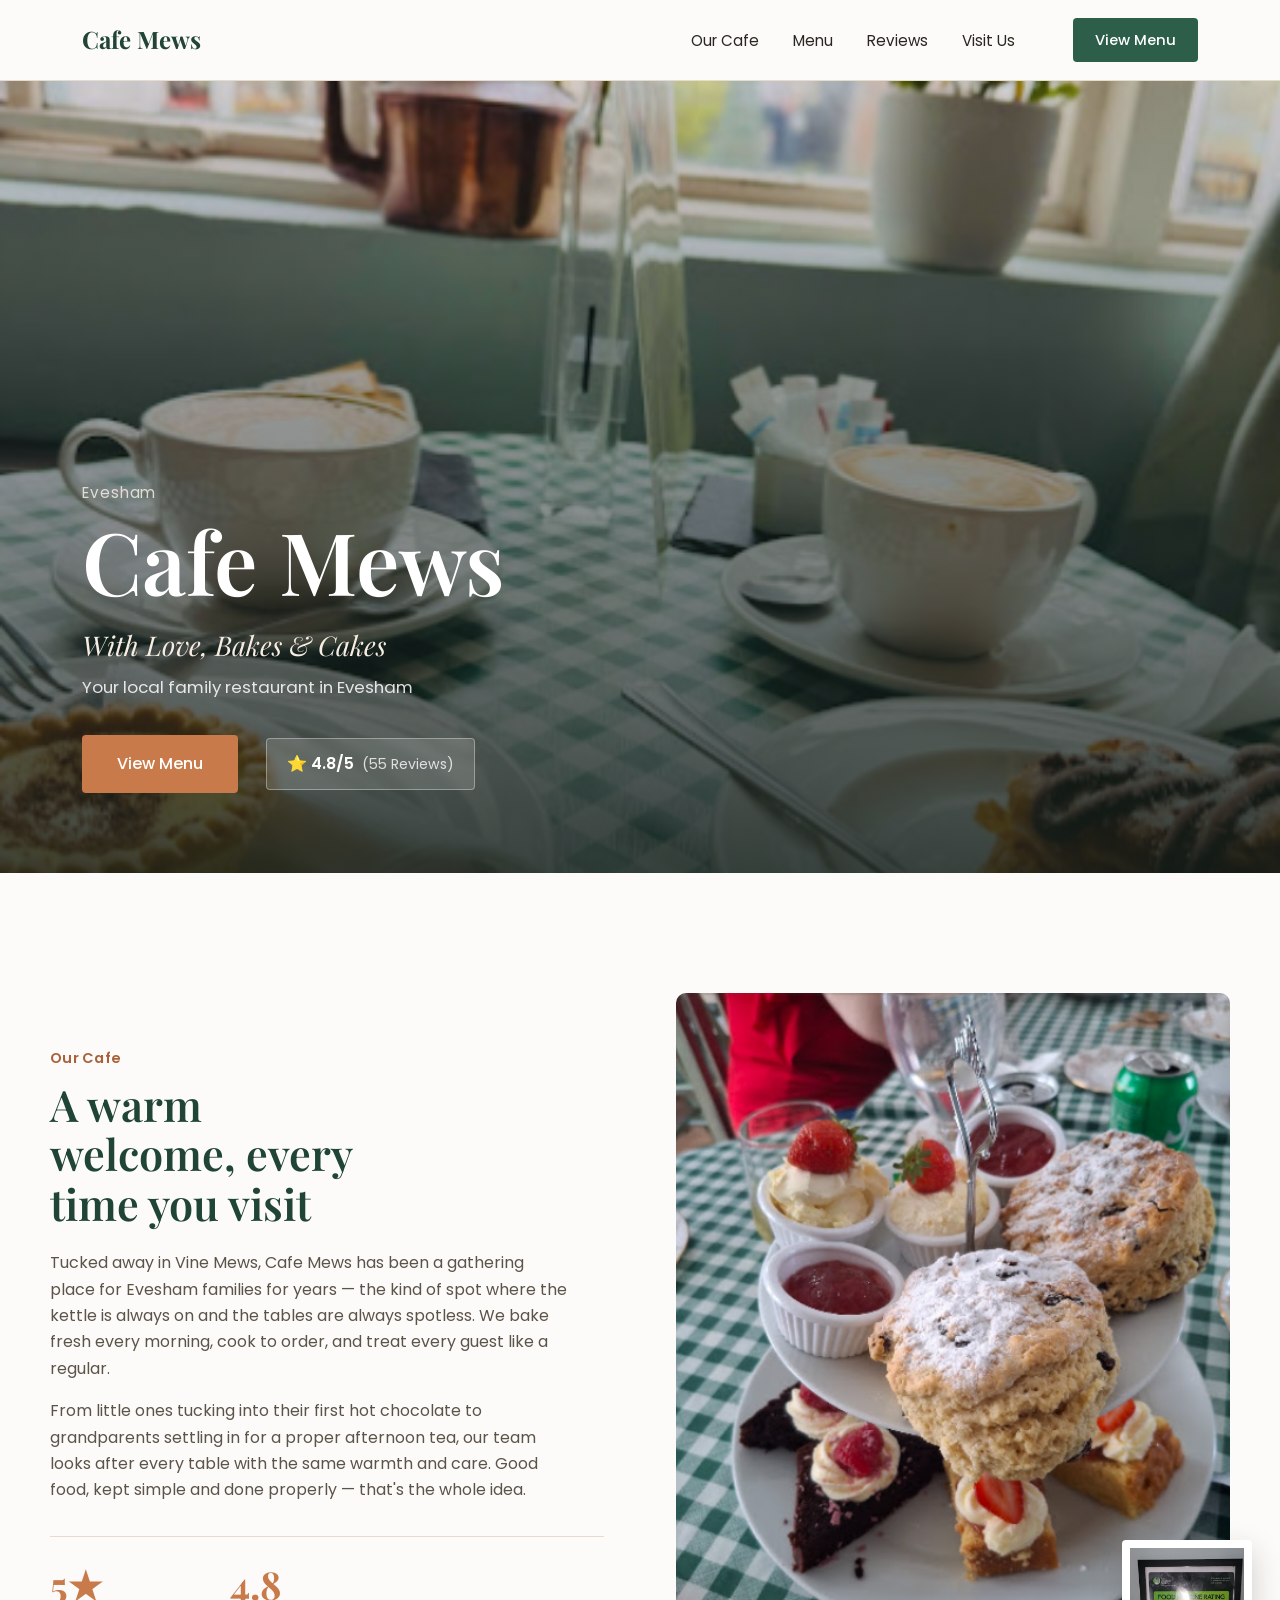
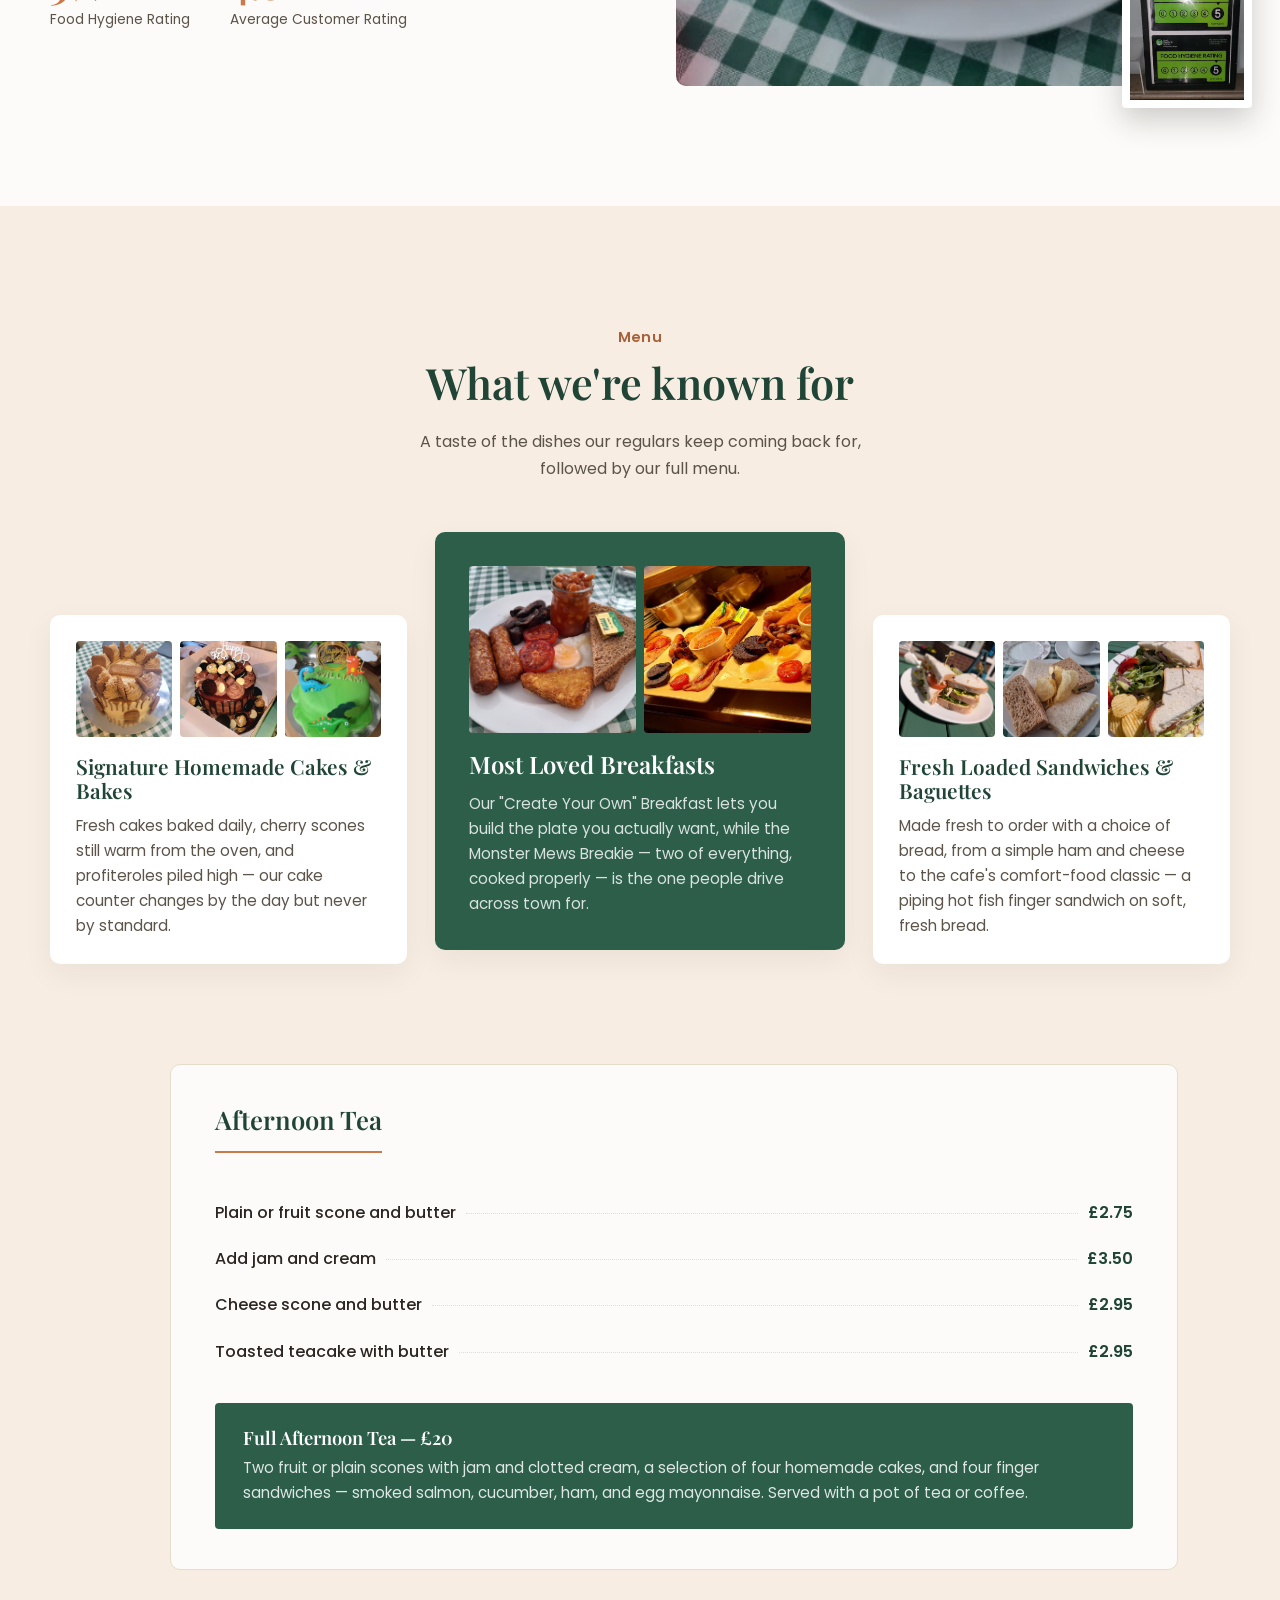
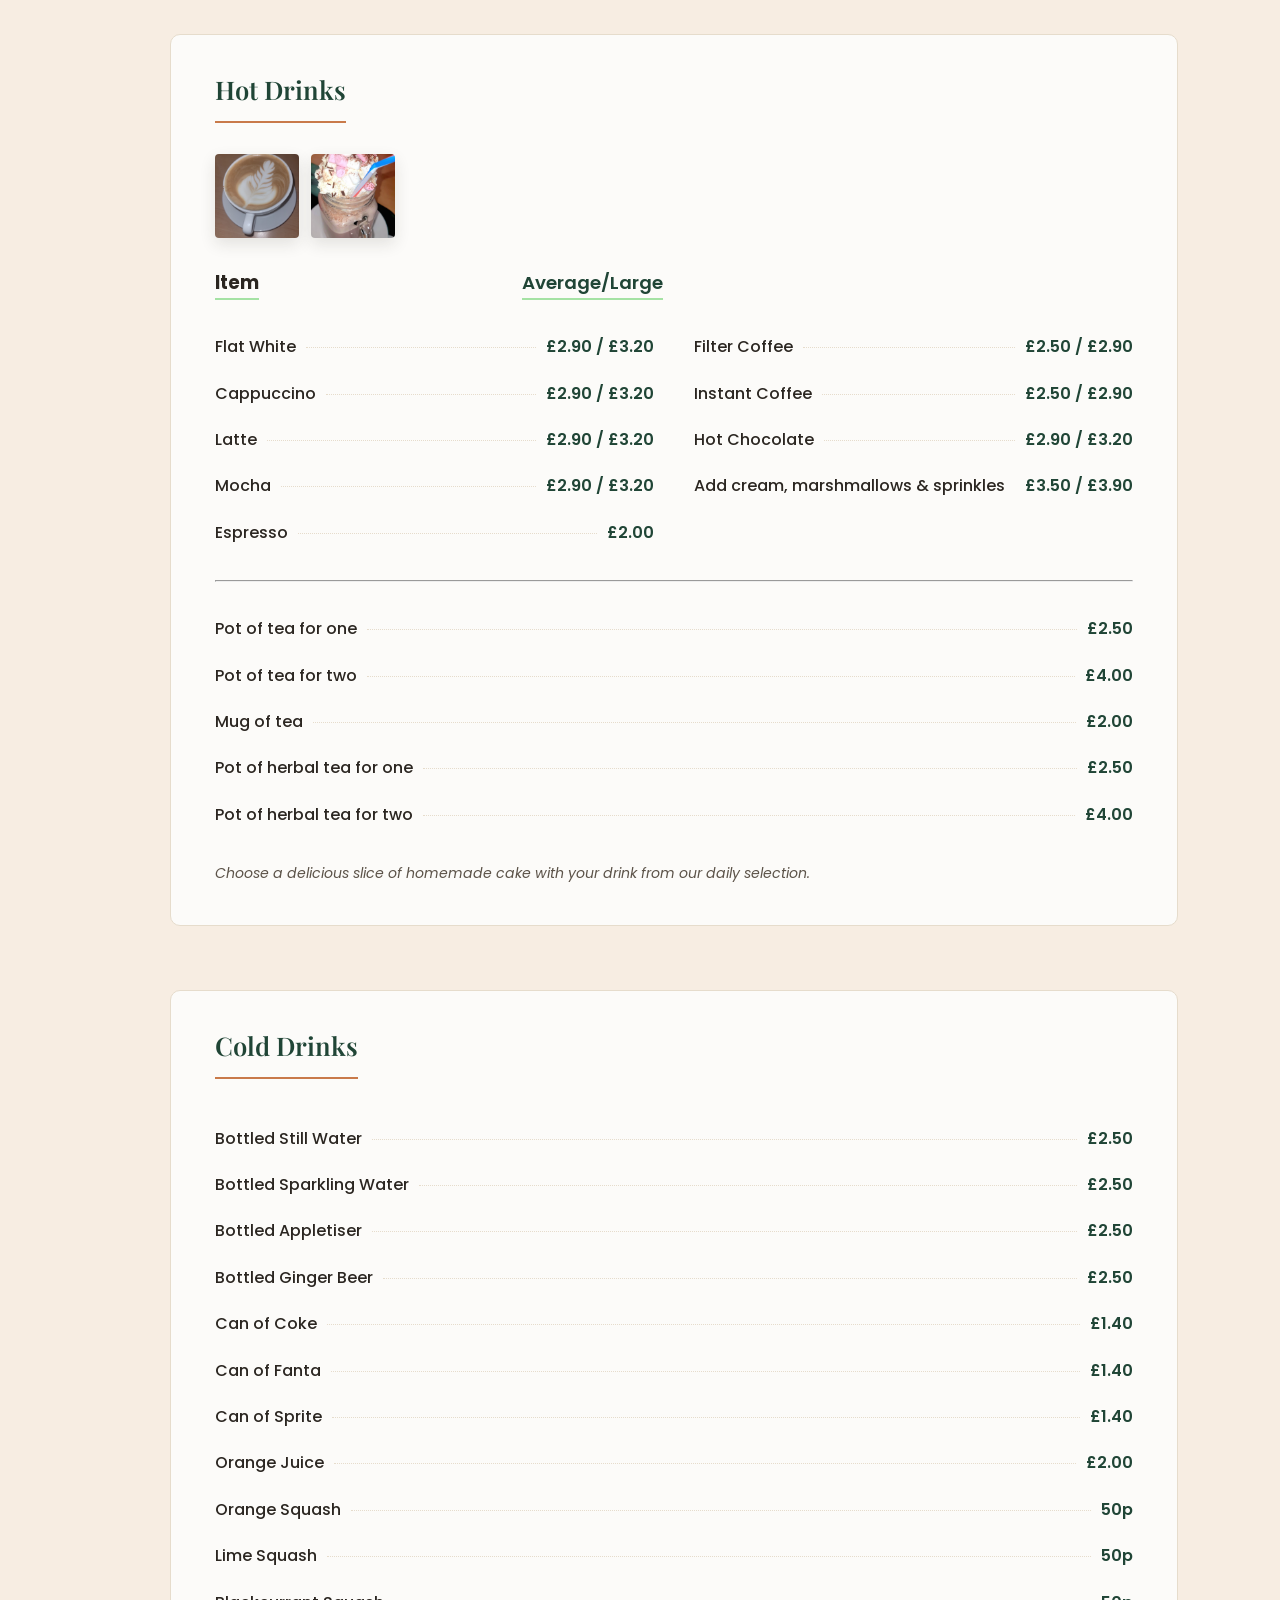
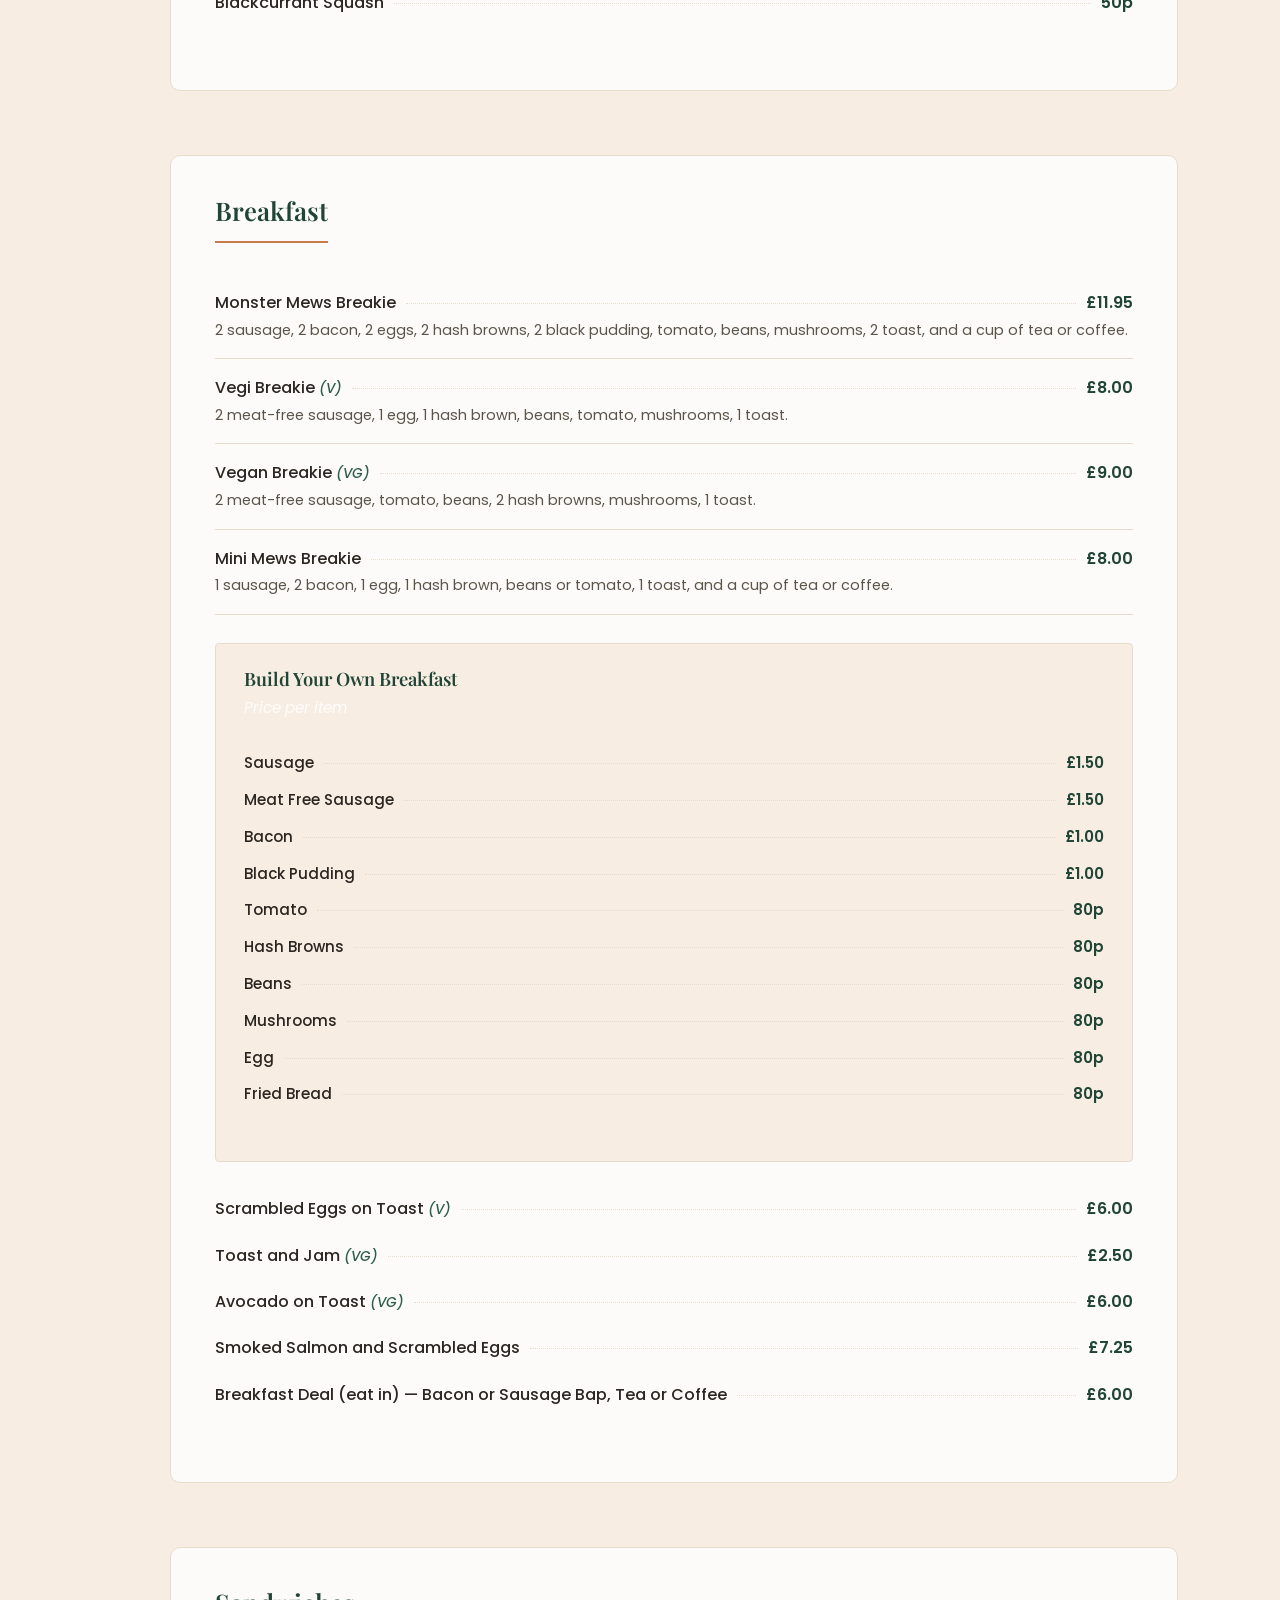
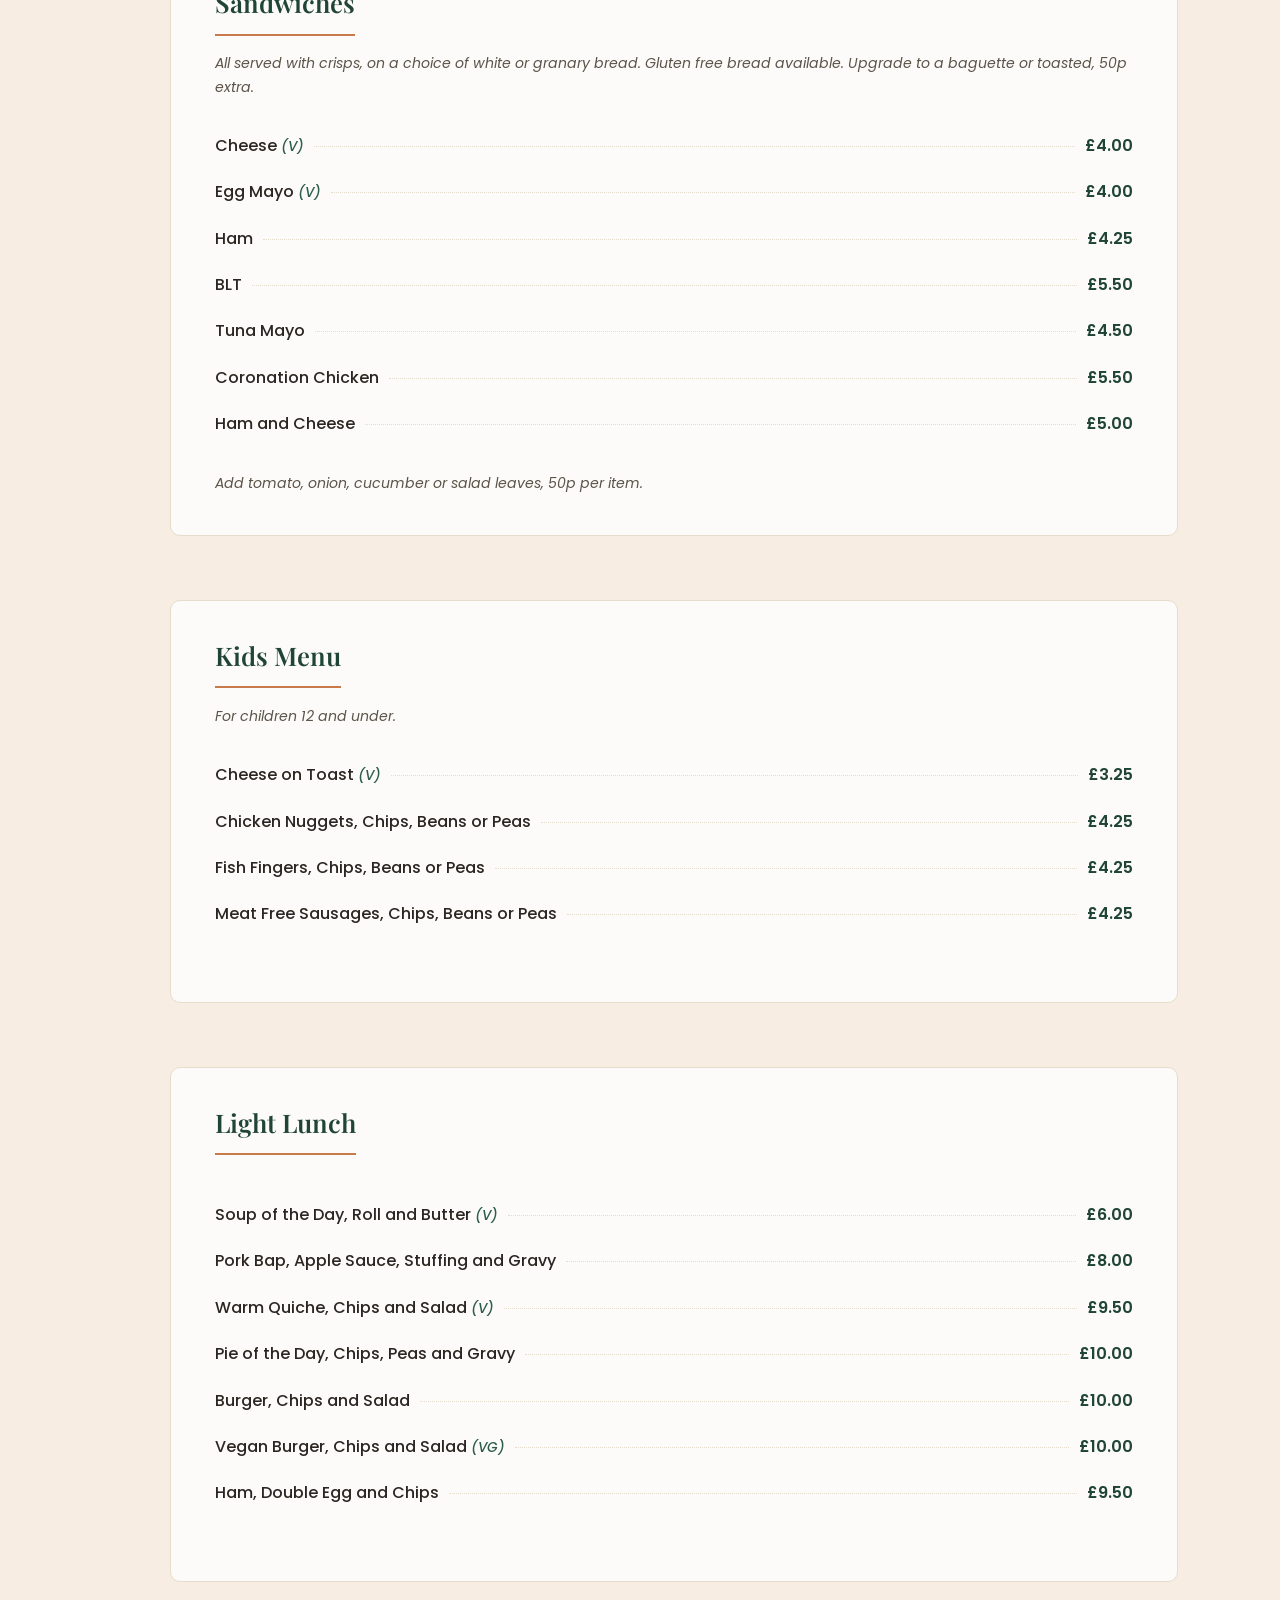
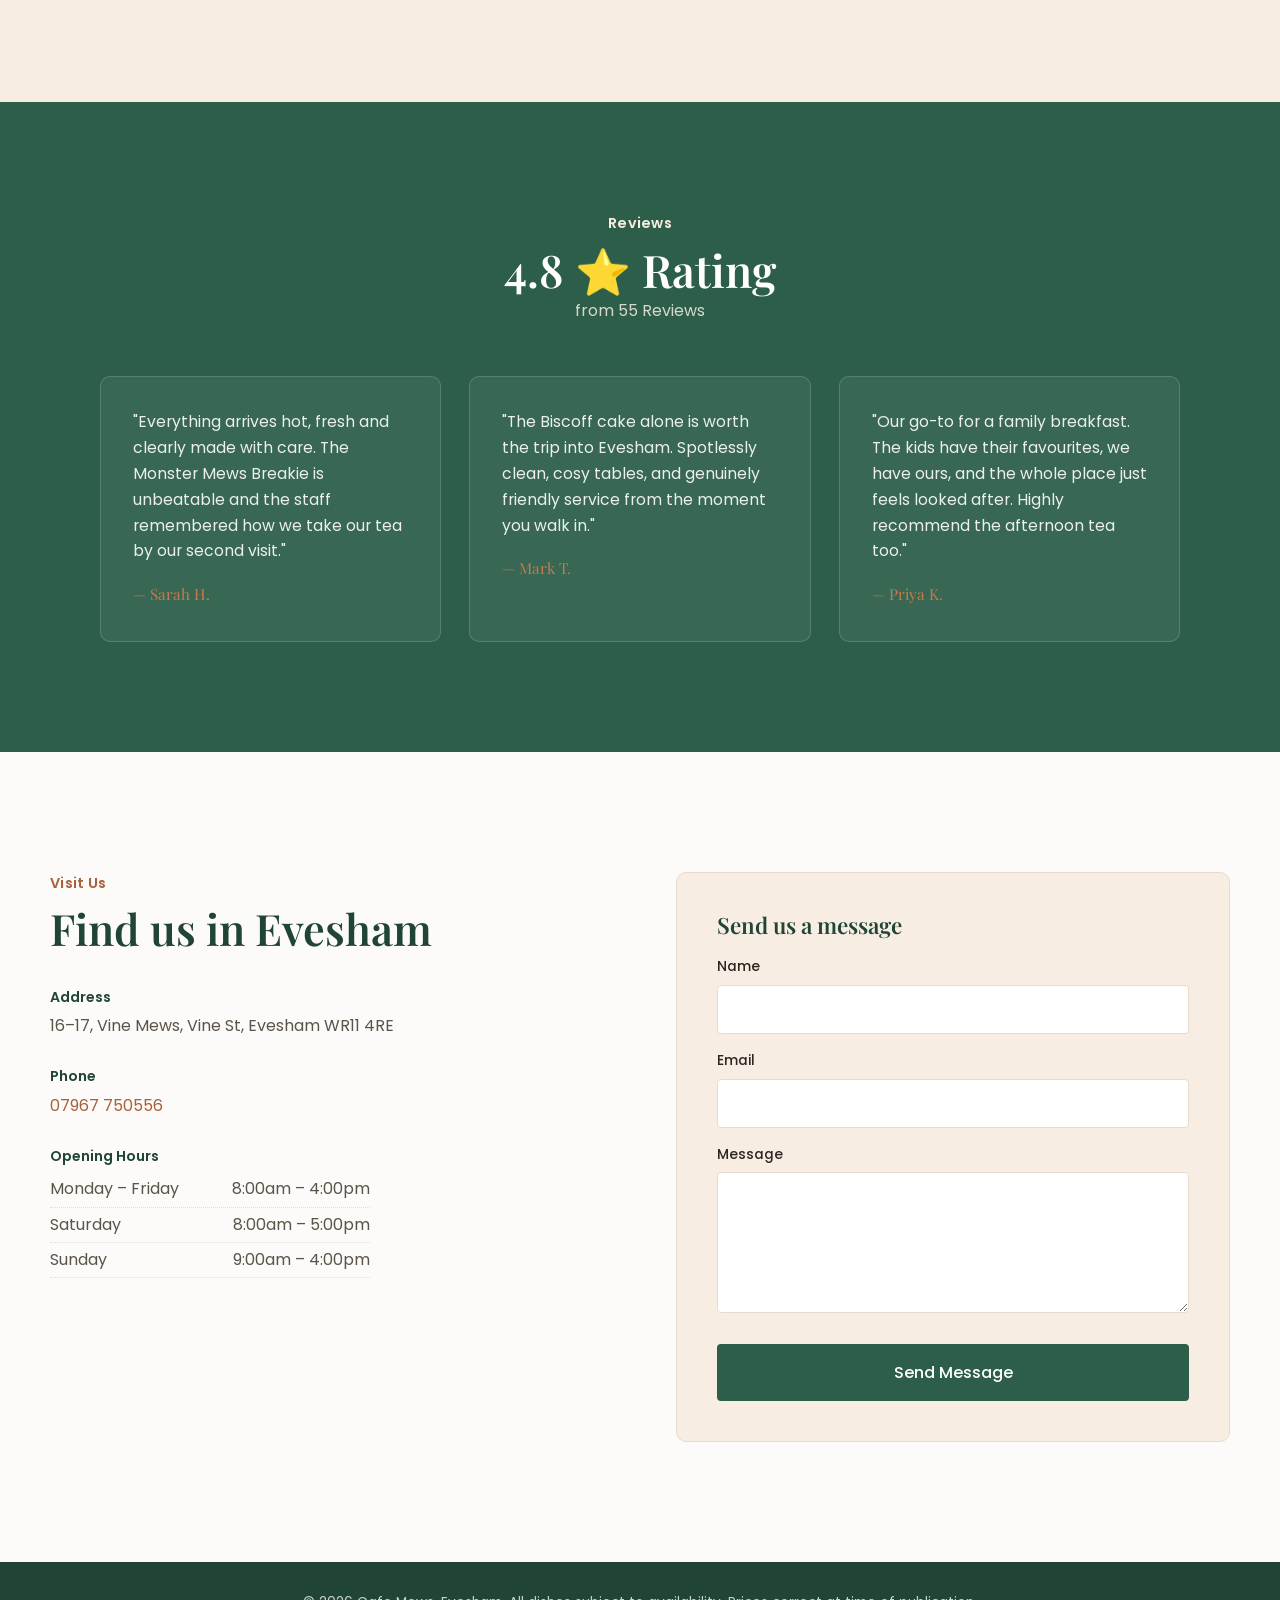
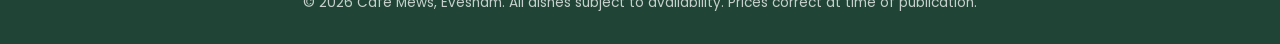
==== index.html @ 38d78173 "Add files via upload" ====
<!DOCTYPE html>
<html lang="en-GB">
    <head>
    <meta charset="UTF-8">
    <meta name="viewport" content="width=device-width, initial-scale=1.0">
    <title>Cafe Mews — Family Restaurant &amp; Cafe, Evesham</title>
    <meta name="description" content="Cafe Mews, Evesham — a family restaurant and cafe serving homemade cakes, hearty breakfasts and fresh sandwiches, with love.">
    <link rel="preconnect" href="https://fonts.googleapis.com">
    <link rel="preconnect" href="https://fonts.gstatic.com" crossorigin>
    <link href="https://fonts.googleapis.com/css2?family=Playfair+Display:ital,wght@0,500;0,600;0,700;1,500&family=Poppins:wght@300;400;500;600&display=swap" rel="stylesheet">
    <link rel="stylesheet" href="css/style.css">
    </head>
    <body>
        <a class="skip-link" href="#main">Skip to content</a>

        <header class="site-header" id="top">
        <div class="header-inner">
            <a class="brand" href="#top">Cafe Mews</a>
            <nav class="main-nav" aria-label="Primary">
            <a href="#about">Our Cafe</a>
            <a href="#menu">Menu</a>
            <a href="#reviews">Reviews</a>
            <a href="#contact">Visit Us</a>
            </nav>
            <a class="nav-cta" href="#menu">View Menu</a>
            <button class="nav-toggle" id="navToggle" aria-label="Open menu" aria-expanded="false" aria-controls="mobileNav">
            <span></span><span></span><span></span>
            </button>
        </div>
        <nav class="mobile-nav" id="mobileNav" aria-label="Mobile">
            <a href="#about">Our Cafe</a>
            <a href="#menu">Menu</a>
            <a href="#reviews">Reviews</a>
            <a href="#contact">Visit Us</a>
        </nav>
        </header>

        <main id="main">

        <!-- ============ HERO ============ -->
        <section class="hero" id="hero">
            <div class="hero-media">
            <img src="images/desserts.png" alt="The spotless, warmly lit interior of Cafe Mews, set with fresh bakes and cakes">
            <div class="hero-media-overlay"></div>
            </div>
            <div class="hero-content">
            <p class="hero-kicker">Evesham</p>
            <h1>Cafe Mews</h1>
            <p class="hero-tagline">With Love, Bakes &amp; Cakes</p>
            <p class="hero-subtagline">Your local family restaurant in Evesham</p>
            <div class="hero-actions">
                <a href="#menu" class="btn btn-primary">View Menu</a>
                <div class="rating-badge">
                <span class="rating-stars">⭐ 4.8/5</span>
                <span class="rating-count">(55 Reviews)</span>
                </div>
            </div>
            </div>
        </section>

        <!-- ============ ABOUT ============ -->
        <section class="about" id="about">
            <div class="about-inner">
            <div class="about-text">
                <p class="section-label">Our Cafe</p>
                <h2>A warm welcome, every time you visit</h2>
                <p>Tucked away in Vine Mews, Cafe Mews has been a gathering place for Evesham families for years — the kind of spot where the kettle is always on and the tables are always spotless. We bake fresh every morning, cook to order, and treat every guest like a regular.</p>
                <p>From little ones tucking into their first hot chocolate to grandparents settling in for a proper afternoon tea, our team looks after every table with the same warmth and care. Good food, kept simple and done properly — that's the whole idea.</p>
                <div class="about-badges">
                <div class="about-badge-item">
                    <span class="badge-figure">5★</span>
                    <span class="badge-caption">Food Hygiene Rating</span>
                </div>
                <div class="about-badge-item">
                    <span class="badge-figure">4.8</span>
                    <span class="badge-caption">Average Customer Rating</span>
                </div>
                </div>
            </div>
            <div class="about-media">
                <img class="about-media-main" src="images/desserts-rack.png" alt="The relaxing, spotless dining space inside Cafe Mews">
                <img class="about-media-badge" src="images/hygiene-rating.png" alt="Official 5-Star Food Hygiene Rating badge awarded to Cafe Mews">
            </div>
            </div>
        </section>

        <!-- ============ MENU ============ -->
        <section class="menu" id="menu">
            <div class="menu-intro">
            <p class="section-label">Menu</p>
            <h2>What we're known for</h2>
            <p class="menu-intro-copy">A taste of the dishes our regulars keep coming back for, followed by our full menu.</p>
            </div>

            <div class="favourites">
            <article class="fav-card">
                <div class="fav-images">
                <img src="images/biscoff-cake.png" alt="Lotus Biscoff drip cake, one of our homemade cakes">
                <img src="images/ferrero-cake.png" alt="Ferrero-style homemade cake slice">
                <img src="images/kids-cake.png" alt="Colourful cake slice popular with younger guests">
                </div>
                <h3>Signature Homemade Cakes &amp; Bakes</h3>
                <p>Fresh cakes baked daily, cherry scones still warm from the oven, and profiteroles piled high — our cake counter changes by the day but never by standard.</p>
            </article>

            <article class="fav-card fav-card--featured">
                <div class="fav-images">
                <img src="images/english-breakfast.png" alt="Monster Mews Breakie, a full English breakfast">
                <img src="images/breakfasts.png" alt="Create Your Own breakfast plate">
                </div>
                <h3>Most Loved Breakfasts</h3>
                <p>Our "Create Your Own" Breakfast lets you build the plate you actually want, while the Monster Mews Breakie — two of everything, cooked properly — is the one people drive across town for.</p>
            </article>

            <article class="fav-card">
                <div class="fav-images">
                <img src="images/sandwich.png" alt="Freshly made sandwich on white or granary bread">
                <img src="images/sandwich-chips.png" alt="Sandwich served with crisps on the side">
                <img src="images/sandwich-meal.png" alt="Piping hot fish finger sandwich, a Cafe Mews favourite">
                </div>
                <h3>Fresh Loaded Sandwiches &amp; Baguettes</h3>
                <p>Made fresh to order with a choice of bread, from a simple ham and cheese to the cafe's comfort-food classic — a piping hot fish finger sandwich on soft, fresh bread.</p>
            </article>
            </div>

            <div class="full-menu">

            <div class="menu-category">
                <h3>Afternoon Tea</h3>
                <ul class="menu-list">
                <li><span class="item-name">Plain or fruit scone and butter</span><span class="item-dots"></span><span class="item-price">£2.75</span></li>
                <li><span class="item-name">Add jam and cream</span><span class="item-dots"></span><span class="item-price">£3.50</span></li>
                <li><span class="item-name">Cheese scone and butter</span><span class="item-dots"></span><span class="item-price">£2.95</span></li>
                <li><span class="item-name">Toasted teacake with butter</span><span class="item-dots"></span><span class="item-price">£2.95</span></li>
                </ul>
                <div class="menu-feature">
                <h4>Full Afternoon Tea — £20</h4>
                <p>Two fruit or plain scones with jam and clotted cream, a selection of four homemade cakes, and four finger sandwiches — smoked salmon, cucumber, ham, and egg mayonnaise. Served with a pot of tea or coffee.</p>
                </div>
            </div>

            <div class="menu-category">
                <h3>Hot Drinks</h3>
                <div class="menu-category-media">
                    <img src="images/coffee.png" alt="Latte art on a flat white made at Cafe Mews">
                    <img src="images/hot-chocolate.png" alt="Hot chocolate topped with cream, marshmallows and sprinkles">
                </div>
                <br>
                <span class="item-name item-heading"><strong>Item</strong></span><span class="item-price item-heading">Average/Large</span>
                <ul class="menu-list menu-list--dual">
                <li><span class="item-name">Flat White</span><span class="item-dots"></span><span class="item-price">£2.90 / £3.20</span></li>
                <li><span class="item-name">Cappuccino</span><span class="item-dots"></span><span class="item-price">£2.90 / £3.20</span></li>
                <li><span class="item-name">Latte</span><span class="item-dots"></span><span class="item-price">£2.90 / £3.20</span></li>
                <li><span class="item-name">Mocha</span><span class="item-dots"></span><span class="item-price">£2.90 / £3.20</span></li>
                <li><span class="item-name">Espresso</span><span class="item-dots"></span><span class="item-price">£2.00</span></li>
                <li><span class="item-name">Filter Coffee</span><span class="item-dots"></span><span class="item-price">£2.50 / £2.90</span></li>
                <li><span class="item-name">Instant Coffee</span><span class="item-dots"></span><span class="item-price">£2.50 / £2.90</span></li>
                <li><span class="item-name">Hot Chocolate</span><span class="item-dots"></span><span class="item-price">£2.90 / £3.20</span></li>
                <li><span class="item-name">Add cream, marshmallows &amp; sprinkles</span><span class="item-dots"></span><span class="item-price">£3.50 / £3.90</span></li>
                </ul>
                <hr>
                <ul class="menu-list">
                <li><span class="item-name">Pot of tea for one</span><span class="item-dots"></span><span class="item-price">£2.50</span></li>
                <li><span class="item-name">Pot of tea for two</span><span class="item-dots"></span><span class="item-price">£4.00</span></li>
                <li><span class="item-name">Mug of tea</span><span class="item-dots"></span><span class="item-price">£2.00</span></li>
                <li><span class="item-name">Pot of herbal tea for one</span><span class="item-dots"></span><span class="item-price">£2.50</span></li>
                <li><span class="item-name">Pot of herbal tea for two</span><span class="item-dots"></span><span class="item-price">£4.00</span></li>
                </ul>
                <p class="menu-note">Choose a delicious slice of homemade cake with your drink from our daily selection.</p>
            </div>

            <div class="menu-category">
                <h3>Cold Drinks</h3>
                <ul class="menu-list">
                <li><span class="item-name">Bottled Still Water</span><span class="item-dots"></span><span class="item-price">£2.50</span></li>
                <li><span class="item-name">Bottled Sparkling Water</span><span class="item-dots"></span><span class="item-price">£2.50</span></li>
                <li><span class="item-name">Bottled Appletiser</span><span class="item-dots"></span><span class="item-price">£2.50</span></li>
                <li><span class="item-name">Bottled Ginger Beer</span><span class="item-dots"></span><span class="item-price">£2.50</span></li>
                <li><span class="item-name">Can of Coke</span><span class="item-dots"></span><span class="item-price">£1.40</span></li>
                <li><span class="item-name">Can of Fanta</span><span class="item-dots"></span><span class="item-price">£1.40</span></li>
                <li><span class="item-name">Can of Sprite</span><span class="item-dots"></span><span class="item-price">£1.40</span></li>
                <li><span class="item-name">Orange Juice</span><span class="item-dots"></span><span class="item-price">£2.00</span></li>
                <li><span class="item-name">Orange Squash</span><span class="item-dots"></span><span class="item-price">50p</span></li>
                <li><span class="item-name">Lime Squash</span><span class="item-dots"></span><span class="item-price">50p</span></li>
                <li><span class="item-name">Blackcurrant Squash</span><span class="item-dots"></span><span class="item-price">50p</span></li>
                </ul>
            </div>

            <div class="menu-category">
                <h3>Breakfast</h3>
                <ul class="menu-list">
                <li>
                    <span class="item-name">Monster Mews Breakie</span><span class="item-dots"></span><span class="item-price">£11.95</span>
                </li>
                <li class="item-desc">2 sausage, 2 bacon, 2 eggs, 2 hash browns, 2 black pudding, tomato, beans, mushrooms, 2 toast, and a cup of tea or coffee.</li>

                <li><span class="item-name">Vegi Breakie <em>(V)</em></span><span class="item-dots"></span><span class="item-price">£8.00</span></li>
                <li class="item-desc">2 meat-free sausage, 1 egg, 1 hash brown, beans, tomato, mushrooms, 1 toast.</li>

                <li><span class="item-name">Vegan Breakie <em>(VG)</em></span><span class="item-dots"></span><span class="item-price">£9.00</span></li>
                <li class="item-desc">2 meat-free sausage, tomato, beans, 2 hash browns, mushrooms, 1 toast.</li>

                <li><span class="item-name">Mini Mews Breakie</span><span class="item-dots"></span><span class="item-price">£8.00</span></li>
                <li class="item-desc">1 sausage, 2 bacon, 1 egg, 1 hash brown, beans or tomato, 1 toast, and a cup of tea or coffee.</li>
                </ul>

                <div class="menu-feature menu-feature--muted">
                <h4>Build Your Own Breakfast</h4>
                <p class="menu-note">Price per item</p>
                <ul class="menu-list menu-list--compact">
                    <li><span class="item-name">Sausage</span><span class="item-dots"></span><span class="item-price">£1.50</span></li>
                    <li><span class="item-name">Meat Free Sausage</span><span class="item-dots"></span><span class="item-price">£1.50</span></li>
                    <li><span class="item-name">Bacon</span><span class="item-dots"></span><span class="item-price">£1.00</span></li>
                    <li><span class="item-name">Black Pudding</span><span class="item-dots"></span><span class="item-price">£1.00</span></li>
                    <li><span class="item-name">Tomato</span><span class="item-dots"></span><span class="item-price">80p</span></li>
                    <li><span class="item-name">Hash Browns</span><span class="item-dots"></span><span class="item-price">80p</span></li>
                    <li><span class="item-name">Beans</span><span class="item-dots"></span><span class="item-price">80p</span></li>
                    <li><span class="item-name">Mushrooms</span><span class="item-dots"></span><span class="item-price">80p</span></li>
                    <li><span class="item-name">Egg</span><span class="item-dots"></span><span class="item-price">80p</span></li>
                    <li><span class="item-name">Fried Bread</span><span class="item-dots"></span><span class="item-price">80p</span></li>
                </ul>
                </div>

                <ul class="menu-list">
                <li><span class="item-name">Scrambled Eggs on Toast <em>(V)</em></span><span class="item-dots"></span><span class="item-price">£6.00</span></li>
                <li><span class="item-name">Toast and Jam <em>(VG)</em></span><span class="item-dots"></span><span class="item-price">£2.50</span></li>
                <li><span class="item-name">Avocado on Toast <em>(VG)</em></span><span class="item-dots"></span><span class="item-price">£6.00</span></li>
                <li><span class="item-name">Smoked Salmon and Scrambled Eggs</span><span class="item-dots"></span><span class="item-price">£7.25</span></li>
                <li><span class="item-name">Breakfast Deal (eat in) — Bacon or Sausage Bap, Tea or Coffee</span><span class="item-dots"></span><span class="item-price">£6.00</span></li>
                </ul>
            </div>

            <div class="menu-category">
                <h3>Sandwiches</h3>
                <p class="menu-note">All served with crisps, on a choice of white or granary bread. Gluten free bread available. Upgrade to a baguette or toasted, 50p extra.</p>
                <ul class="menu-list">
                <li><span class="item-name">Cheese <em>(V)</em></span><span class="item-dots"></span><span class="item-price">£4.00</span></li>
                <li><span class="item-name">Egg Mayo <em>(V)</em></span><span class="item-dots"></span><span class="item-price">£4.00</span></li>
                <li><span class="item-name">Ham</span><span class="item-dots"></span><span class="item-price">£4.25</span></li>
                <li><span class="item-name">BLT</span><span class="item-dots"></span><span class="item-price">£5.50</span></li>
                <li><span class="item-name">Tuna Mayo</span><span class="item-dots"></span><span class="item-price">£4.50</span></li>
                <li><span class="item-name">Coronation Chicken</span><span class="item-dots"></span><span class="item-price">£5.50</span></li>
                <li><span class="item-name">Ham and Cheese</span><span class="item-dots"></span><span class="item-price">£5.00</span></li>
                </ul>
                <p class="menu-note">Add tomato, onion, cucumber or salad leaves, 50p per item.</p>
            </div>

            <div class="menu-category">
                <h3>Kids Menu</h3>
                <p class="menu-note">For children 12 and under.</p>
                <ul class="menu-list">
                <li><span class="item-name">Cheese on Toast <em>(V)</em></span><span class="item-dots"></span><span class="item-price">£3.25</span></li>
                <li><span class="item-name">Chicken Nuggets, Chips, Beans or Peas</span><span class="item-dots"></span><span class="item-price">£4.25</span></li>
                <li><span class="item-name">Fish Fingers, Chips, Beans or Peas</span><span class="item-dots"></span><span class="item-price">£4.25</span></li>
                <li><span class="item-name">Meat Free Sausages, Chips, Beans or Peas</span><span class="item-dots"></span><span class="item-price">£4.25</span></li>
                </ul>
            </div>

            <div class="menu-category">
                <h3>Light Lunch</h3>
                <ul class="menu-list">
                <li><span class="item-name">Soup of the Day, Roll and Butter <em>(V)</em></span><span class="item-dots"></span><span class="item-price">£6.00</span></li>
                <li><span class="item-name">Pork Bap, Apple Sauce, Stuffing and Gravy</span><span class="item-dots"></span><span class="item-price">£8.00</span></li>
                <li><span class="item-name">Warm Quiche, Chips and Salad <em>(V)</em></span><span class="item-dots"></span><span class="item-price">£9.50</span></li>
                <li><span class="item-name">Pie of the Day, Chips, Peas and Gravy</span><span class="item-dots"></span><span class="item-price">£10.00</span></li>
                <li><span class="item-name">Burger, Chips and Salad</span><span class="item-dots"></span><span class="item-price">£10.00</span></li>
                <li><span class="item-name">Vegan Burger, Chips and Salad <em>(VG)</em></span><span class="item-dots"></span><span class="item-price">£10.00</span></li>
                <li><span class="item-name">Ham, Double Egg and Chips</span><span class="item-dots"></span><span class="item-price">£9.50</span></li>
                </ul>
            </div>

            </div>
        </section>

        <!-- ============ REVIEWS ============ -->
        <section class="reviews" id="reviews">
            <div class="reviews-inner">
            <p class="section-label section-label--light">Reviews</p>
            <h2>4.8 ⭐ Rating <span class="reviews-count">from 55 Reviews</span></h2>
            <div class="review-cards">
                <blockquote class="review-card">
                <p>"Everything arrives hot, fresh and clearly made with care. The Monster Mews Breakie is unbeatable and the staff remembered how we take our tea by our second visit."</p>
                <cite>— Sarah H.</cite>
                </blockquote>
                <blockquote class="review-card">
                <p>"The Biscoff cake alone is worth the trip into Evesham. Spotlessly clean, cosy tables, and genuinely friendly service from the moment you walk in."</p>
                <cite>— Mark T.</cite>
                </blockquote>
                <blockquote class="review-card">
                <p>"Our go-to for a family breakfast. The kids have their favourites, we have ours, and the whole place just feels looked after. Highly recommend the afternoon tea too."</p>
                <cite>— Priya K.</cite>
                </blockquote>
            </div>
            </div>
        </section>

        <!-- ============ CONTACT ============ -->
        <section class="contact" id="contact">
            <div class="contact-inner">
            <div class="contact-details">
                <p class="section-label">Visit Us</p>
                <h2>Find us in Evesham</h2>
                <dl class="contact-list">
                <div>
                    <dt>Address</dt>
                    <dd>16–17, Vine Mews, Vine St, Evesham WR11 4RE</dd>
                </div>
                <div>
                    <dt>Phone</dt>
                    <dd><a href="tel:07967750556">07967 750556</a></dd>
                </div>
                <div>
                    <dt>Opening Hours</dt>
                    <dd>
                    <div class="hours-row"><span>Monday – Friday</span><span>8:00am – 4:00pm</span></div>
                    <div class="hours-row"><span>Saturday</span><span>8:00am – 5:00pm</span></div>
                    <div class="hours-row"><span>Sunday</span><span>9:00am – 4:00pm</span></div>
                    </dd>
                </div>
                </dl>
            </div>
            <form class="contact-form" aria-label="Contact form">
                <h3>Send us a message</h3>
                <label for="name">Name</label>
                <input type="text" id="name" name="name" autocomplete="name" required>

                <label for="email">Email</label>
                <input type="email" id="email" name="email" autocomplete="email" required>

                <label for="message">Message</label>
                <textarea id="message" name="message" rows="5" required></textarea>

                <button type="submit" class="btn btn-secondary">Send Message</button>
            </form>
            </div>
        </section>

        </main>

        <footer class="site-footer">
        <p>© 2026 Cafe Mews, Evesham. All dishes subject to availability. Prices correct at time of publication.</p>
        </footer>

        <script>
        const navToggle = document.getElementById('navToggle');
        const mobileNav = document.getElementById('mobileNav');
        navToggle.addEventListener('click', () => {
            const open = mobileNav.classList.toggle('is-open');
            navToggle.classList.toggle('is-open', open);
            navToggle.setAttribute('aria-expanded', open);
        });
        mobileNav.querySelectorAll('a').forEach(link => {
            link.addEventListener('click', () => {
            mobileNav.classList.remove('is-open');
            navToggle.classList.remove('is-open');
            navToggle.setAttribute('aria-expanded', 'false');
            });
        });
        </script>
    </body>
    </html>
---- css/style.css ----
/* =========================================================
   Cafe Mews — Design Tokens
========================================================= */
:root {
  --forest: #2c5e4a;
  --forest-dark: #204536;
  --forest-light: #3f7a61;
  --terracotta: #c97a4a;
  --terracotta-dark: #a8613a;
  --cream: #fcfbf9;
  --cream-warm: #f7ede2;
  --ink: #2b2621;
  --ink-soft: #5c5349;
  --line: #e6dccc;

  --font-display: 'Playfair Display', Georgia, serif;
  --font-body: 'Poppins', -apple-system, BlinkMacSystemFont, sans-serif;

  --radius-s: 4px;
  --radius-m: 10px;
  --ease: cubic-bezier(0.4, 0, 0.2, 1);
}

* { box-sizing: border-box; }
html { scroll-behavior: smooth; }

body {
  margin: 0;
  font-family: var(--font-body);
  font-weight: 400;
  color: var(--ink);
  background: var(--cream);
  line-height: 1.65;
  -webkit-font-smoothing: antialiased;
}

img { max-width: 100%; display: block; }

h1, h2, h3, h4 {
  font-family: var(--font-display);
  font-weight: 600;
  color: var(--forest-dark);
  margin: 0 0 0.5em;
  line-height: 1.15;
}

p { margin: 0 0 1em; color: var(--ink-soft); }

a { color: inherit; text-decoration: none; }

.skip-link {
  position: absolute;
  left: -999px;
  top: 0;
  background: var(--forest);
  color: #fff;
  padding: 12px 18px;
  z-index: 1000;
}
.skip-link:focus { left: 12px; top: 12px; }

:focus-visible {
  outline: 2px solid var(--terracotta);
  outline-offset: 3px;
}

.section-label {
  font-family: var(--font-body);
  font-size: 0.9rem;
  letter-spacing: 0.02em;
  color: var(--terracotta-dark);
  font-weight: 600;
  margin: 0 0 0.6em;
}
.section-label--light { color: var(--cream-warm); }

/* =========================================================
   Buttons
========================================================= */
.btn {
  display: inline-flex;
  align-items: center;
  justify-content: center;
  padding: 15px 34px;
  border-radius: var(--radius-s);
  font-family: var(--font-body);
  font-weight: 500;
  font-size: 1rem;
  border: 1px solid transparent;
  cursor: pointer;
  transition: transform 0.25s var(--ease), box-shadow 0.25s var(--ease), background-color 0.25s var(--ease);
}
.btn-primary {
  background: var(--terracotta);
  color: #fff;
}
.btn-primary:hover {
  background: var(--terracotta-dark);
  transform: translateY(-2px);
  box-shadow: 0 10px 24px rgba(169, 97, 58, 0.28);
}
.btn-secondary {
  background: var(--forest);
  color: #fff;
  width: 100%;
}
.btn-secondary:hover {
  background: var(--forest-dark);
  transform: translateY(-2px);
  box-shadow: 0 10px 24px rgba(32, 69, 54, 0.28);
}

/* =========================================================
   Header
========================================================= */
.site-header {
  position: sticky;
  top: 0;
  z-index: 100;
  background: rgba(252, 251, 249, 0.92);
  backdrop-filter: saturate(160%) blur(8px);
  border-bottom: 1px solid var(--line);
}
.header-inner {
  max-width: 1180px;
  margin: 0 auto;
  padding: 18px 32px;
  display: flex;
  align-items: center;
  justify-content: space-between;
  gap: 24px;
}
.brand {
  font-family: var(--font-display);
  font-size: 1.5rem;
  font-weight: 700;
  color: var(--forest-dark);
}
.main-nav {
  display: flex;
  gap: 34px;
  margin-left: auto;
  margin-right: 34px;
}
.main-nav a {
  font-size: 0.95rem;
  color: var(--ink);
  position: relative;
  padding: 4px 0;
  transition: color 0.2s var(--ease);
}
.main-nav a::after {
  content: '';
  position: absolute;
  left: 0; right: 0; bottom: -2px;
  height: 2px;
  background: var(--terracotta);
  transform: scaleX(0);
  transform-origin: left;
  transition: transform 0.25s var(--ease);
}
.main-nav a:hover { color: var(--forest-dark); }
.main-nav a:hover::after { transform: scaleX(1); }

.nav-cta {
  background: var(--forest);
  color: #fff;
  padding: 10px 22px;
  border-radius: var(--radius-s);
  font-size: 0.92rem;
  font-weight: 500;
  transition: background-color 0.25s var(--ease), transform 0.25s var(--ease);
  white-space: nowrap;
}
.nav-cta:hover { background: var(--forest-dark); transform: translateY(-1px); }

.nav-toggle {
  display: none;
  flex-direction: column;
  justify-content: center;
  gap: 5px;
  width: 38px;
  height: 38px;
  background: none;
  border: none;
  cursor: pointer;
  padding: 0;
}
.nav-toggle span {
  display: block;
  height: 2px;
  background: var(--forest-dark);
  border-radius: 2px;
  transition: transform 0.25s var(--ease), opacity 0.25s var(--ease);
}
.nav-toggle.is-open span:nth-child(1) { transform: translateY(7px) rotate(45deg); }
.nav-toggle.is-open span:nth-child(2) { opacity: 0; }
.nav-toggle.is-open span:nth-child(3) { transform: translateY(-7px) rotate(-45deg); }

.mobile-nav {
  display: none;
  flex-direction: column;
  padding: 8px 32px 20px;
  max-height: 0;
  overflow: hidden;
  transition: max-height 0.3s var(--ease);
}
.mobile-nav a {
  padding: 12px 0;
  border-bottom: 1px solid var(--line);
  font-size: 1rem;
}
.mobile-nav.is-open { max-height: 320px; }

/* =========================================================
   Hero
========================================================= */
.hero {
  position: relative;
  min-height: 88vh;
  display: flex;
  align-items: flex-end;
  overflow: hidden;
}
.hero-media {
  position: absolute;
  inset: 0;
}
.hero-media img {
  width: 100%;
  height: 100%;
  object-fit: cover;
}
.hero-media-overlay {
  position: absolute;
  inset: 0;
  background: linear-gradient(180deg, rgba(32,45,38,0.15) 0%, rgba(24,38,31,0.55) 65%, rgba(20,32,26,0.82) 100%);
}
.hero-content {
  position: relative;
  z-index: 2;
  color: #fff;
  max-width: 1180px;
  margin: 0 auto;
  width: 100%;
  padding: 0 32px 80px;
}
.hero-kicker {
  font-family: var(--font-body);
  letter-spacing: 0.06em;
  color: var(--cream-warm);
  opacity: 0.85;
  margin-bottom: 6px;
  font-size: 0.95rem;
}
.hero-content h1 {
  color: #fff;
  font-size: clamp(3rem, 7vw, 5.4rem);
  margin-bottom: 0.15em;
}
.hero-tagline {
  font-family: var(--font-display);
  font-style: italic;
  font-size: clamp(1.3rem, 2.4vw, 1.7rem);
  color: var(--cream-warm);
  margin-bottom: 0.2em;
}
.hero-subtagline {
  font-size: 1.05rem;
  color: rgba(255,255,255,0.85);
  margin-bottom: 2em;
}
.hero-actions {
  display: flex;
  align-items: center;
  gap: 28px;
  flex-wrap: wrap;
}
.rating-badge {
  background: rgba(252,251,249,0.14);
  border: 1px solid rgba(255,255,255,0.35);
  border-radius: var(--radius-s);
  padding: 12px 20px;
  display: flex;
  align-items: baseline;
  gap: 8px;
  backdrop-filter: blur(4px);
}
.rating-stars { font-weight: 600; }
.rating-count { font-size: 0.88rem; color: rgba(255,255,255,0.8); }

/* =========================================================
   About
========================================================= */
.about {
  padding: 120px 32px;
  background: var(--cream);
}
.about-inner {
  max-width: 1180px;
  margin: 0 auto;
  display: grid;
  grid-template-columns: 1fr 1fr;
  gap: 72px;
  align-items: center;
}
.about-text h2 { font-size: clamp(2rem, 3.4vw, 2.7rem); max-width: 12ch; }
.about-text p { max-width: 52ch; }
.about-badges {
  display: flex;
  gap: 40px;
  margin-top: 32px;
  padding-top: 28px;
  border-top: 1px solid var(--line);
}
.about-badge-item { display: flex; flex-direction: column; }
.badge-figure {
  font-family: var(--font-display);
  font-size: 2.4rem;
  font-weight: 700;
  color: var(--terracotta);
  line-height: 1;
}
.badge-caption {
  font-size: 0.86rem;
  color: var(--ink-soft);
  margin-top: 6px;
}
.about-media {
  position: relative;
}
.about-media-main {
  width: 100%;
  aspect-ratio: 4/5;
  object-fit: cover;
  border-radius: var(--radius-m);
}
.about-media-badge {
  position: absolute;
  width: 130px;
  height: 168px;
  object-fit: cover;
  background: #fff;
  border-radius: var(--radius-s);
  padding: 8px;
  right: -22px;
  bottom: -22px;
  box-shadow: 0 12px 30px rgba(43, 38, 33, 0.22);
}

/* =========================================================
   Menu
========================================================= */
.menu {
  padding: 120px 32px;
  background: var(--cream-warm);
}
.menu-intro {
  max-width: 640px;
  margin: 0 auto 64px;
  text-align: center;
}
.menu-intro h2 { font-size: clamp(2rem, 3.4vw, 2.7rem); }
.menu-intro-copy { max-width: 46ch; margin: 0 auto; }

.favourites {
  max-width: 1180px;
  margin: 0 auto 100px;
  display: grid;
  grid-template-columns: 1fr 1.15fr 1fr;
  gap: 28px;
  align-items: end;
}
.fav-card {
  background: #fff;
  border-radius: var(--radius-m);
  padding: 26px;
  box-shadow: 0 10px 30px rgba(43, 38, 33, 0.06);
  transition: transform 0.3s var(--ease), box-shadow 0.3s var(--ease);
}
.fav-card:hover {
  transform: translateY(-6px);
  box-shadow: 0 20px 40px rgba(43, 38, 33, 0.1);
}
.fav-card--featured {
  padding: 34px;
  background: var(--forest);
  transform: translateY(-14px);
}
.fav-card--featured:hover { transform: translateY(-20px); }
.fav-card--featured h3,
.fav-card--featured p { color: #fff; }
.fav-card--featured p { color: rgba(255,255,255,0.82); }

.fav-images {
  display: grid;
  grid-template-columns: repeat(3, 1fr);
  gap: 8px;
  margin-bottom: 18px;
}
.fav-card--featured .fav-images { grid-template-columns: repeat(2, 1fr); }
.fav-images img {
  width: 100%;
  aspect-ratio: 1/1;
  object-fit: cover;
  border-radius: var(--radius-s);
}
.fav-card h3 { font-size: 1.3rem; }
.fav-card--featured h3 { font-size: 1.5rem; }
.fav-card p { font-size: 0.95rem; margin-bottom: 0; }

.full-menu {
  max-width: 940px;
  margin: 0 auto;
  display: grid;
  gap: 64px;
}
.menu-category {
  background: var(--cream);
  border: 1px solid var(--line);
  border-radius: var(--radius-m);
  padding: 40px 44px;
}

.menu-category h3 {
  font-size: 1.6rem;
  padding-bottom: 16px;
  border-bottom: 2px solid var(--terracotta);
  display: inline-block;
}

.menu-category-media {
  display: flex;
  gap: 12px;
  margin: 18px 0 4px;
}
.menu-category-media img {
  width: 84px;
  height: 84px;
  object-fit: cover;
  border-radius: var(--radius-s);
  box-shadow: 0 6px 16px rgba(43, 38, 33, 0.12);
  transition: transform 0.3s var(--ease);
}
.menu-category-media img:hover { transform: translateY(-3px); }

.menu-list {
  list-style: none;
  margin: 24px 0;
  padding: 0;
}
.menu-list li {
  display: flex;
  align-items: baseline;
  gap: 10px;
  padding: 10px 0;
}
.menu-list--dual { columns: 2; column-gap: 40px; }
.menu-list--dual li { break-inside: avoid; }
.menu-list--compact li { padding: 6px 0; font-size: 0.94rem; }

.item-name { font-weight: 500; color: var(--ink); white-space: nowrap; }
.item-name em { font-style: italic; color: var(--forest); font-size: 0.85em; }
.item-dots {
  flex: 1;
  border-bottom: 1px dotted var(--line);
  height: 0;
  transform: translateY(-4px);
}
.item-heading {
    display: inline-block;
    font-size: 115%;
    border-bottom: 2px solid #a5e2a4;
}
.item-heading:first-of-type {
    margin-right: 263px;
}
.item-price {
  font-weight: 600;
  color: var(--forest-dark);
  white-space: nowrap;
}
.item-desc {
  font-size: 0.9rem;
  color: var(--ink-soft);
  padding: 0 0 16px !important;
  margin-top: -8px;
  border-bottom: 1px solid var(--line);
  margin-bottom: 6px;
}
.menu-note {
  font-size: 0.88rem;
  color: var(--ink-soft);
  font-style: italic;
  margin: 4px 0 0;
}
.menu-feature {
  margin-top: 28px;
  padding: 24px 28px;
  background: var(--forest);
  border-radius: var(--radius-s);
}
.menu-feature h4 {
  color: #fff;
  font-size: 1.15rem;
  margin-bottom: 0.4em;
}
.menu-feature p {
  color: rgba(255,255,255,0.85);
  margin: 0;
  font-size: 0.94rem;
}
.menu-feature--muted {
  background: var(--cream-warm);
  border: 1px solid var(--line);
}
.menu-feature--muted h4 { color: var(--forest-dark); }
.menu-feature--muted .menu-note { margin-bottom: 4px; }

/* =========================================================
   Reviews
========================================================= */
.reviews {
  background: var(--forest);
  padding: 110px 32px;
}
.reviews-inner {
  max-width: 1080px;
  margin: 0 auto;
  text-align: center;
}
.reviews h2 {
  color: #fff;
  font-size: clamp(2rem, 3.6vw, 2.8rem);
}
.reviews-count {
  display: block;
  font-family: var(--font-body);
  font-size: 1rem;
  font-weight: 400;
  color: var(--cream-warm);
  opacity: 0.85;
  margin-top: 6px;
}
.review-cards {
  margin-top: 56px;
  display: grid;
  grid-template-columns: repeat(3, 1fr);
  gap: 28px;
  text-align: left;
}
.review-card {
  margin: 0;
  background: rgba(252,251,249,0.06);
  border: 1px solid rgba(255,255,255,0.16);
  border-radius: var(--radius-m);
  padding: 32px;
  transition: transform 0.3s var(--ease), background-color 0.3s var(--ease);
}
.review-card:hover {
  transform: translateY(-6px);
  background: rgba(252,251,249,0.1);
}
.review-card p {
  color: rgba(255,255,255,0.9);
  font-size: 0.98rem;
  margin-bottom: 18px;
}
.review-card cite {
  font-style: normal;
  font-family: var(--font-display);
  color: var(--terracotta);
  font-size: 0.95rem;
}

/* =========================================================
   Contact
========================================================= */
.contact {
  padding: 120px 32px;
  background: var(--cream);
}
.contact-inner {
  max-width: 1180px;
  margin: 0 auto;
  display: grid;
  grid-template-columns: 1fr 1fr;
  gap: 72px;
}
.contact-details h2 { font-size: clamp(2rem, 3.4vw, 2.7rem); }
.contact-list {
  margin: 32px 0 0;
  display: grid;
  gap: 26px;
}
.contact-list dt {
  font-weight: 600;
  color: var(--forest-dark);
  font-size: 0.88rem;
  margin-bottom: 4px;
}
.contact-list dd { margin: 0; color: var(--ink-soft); }
.contact-list a { color: var(--terracotta-dark); transition: color 0.2s var(--ease); }
.contact-list a:hover { color: var(--terracotta); }
.hours-row {
  display: flex;
  justify-content: space-between;
  max-width: 320px;
  padding: 4px 0;
  border-bottom: 1px dotted var(--line);
}

.contact-form {
  background: var(--cream-warm);
  border-radius: var(--radius-m);
  padding: 40px;
  border: 1px solid var(--line);
}
.contact-form h3 {
  font-size: 1.4rem;
  margin-bottom: 0.8em;
}
.contact-form label {
  display: block;
  font-size: 0.86rem;
  font-weight: 500;
  color: var(--ink);
  margin: 16px 0 6px;
}
.contact-form label:first-of-type { margin-top: 0; }
.contact-form input,
.contact-form textarea {
  width: 100%;
  padding: 12px 14px;
  border: 1px solid var(--line);
  border-radius: var(--radius-s);
  background: #fff;
  font-family: var(--font-body);
  font-size: 0.95rem;
  color: var(--ink);
  transition: border-color 0.2s var(--ease), box-shadow 0.2s var(--ease);
  resize: vertical;
}
.contact-form input:focus,
.contact-form textarea:focus {
  border-color: var(--forest);
  box-shadow: 0 0 0 3px rgba(44, 94, 74, 0.12);
  outline: none;
}
.contact-form .btn { margin-top: 22px; }

/* =========================================================
   Footer
========================================================= */
.site-footer {
  background: var(--forest-dark);
  color: rgba(255,255,255,0.75);
  text-align: center;
  padding: 30px 32px;
  font-size: 0.85rem;
}
.site-footer p { margin: 0; color: rgba(255,255,255,0.75); }

/* =========================================================
   Responsive
========================================================= */
@media (max-width: 960px) {
  .about-inner,
  .contact-inner {
    grid-template-columns: 1fr;
    gap: 48px;
  }
  .about-media { order: -1; }
  .favourites {
    grid-template-columns: 1fr;
    gap: 24px;
  }
  .fav-card--featured { transform: none; order: -1; }
  .fav-card--featured:hover { transform: translateY(-6px); }
  .review-cards { grid-template-columns: 1fr; }
  .menu-list--dual { columns: 1; }
}

@media (max-width: 760px) {
  .main-nav, .nav-cta { display: none; }
  .nav-toggle { display: flex; }
  .mobile-nav { display: flex; }
  .header-inner { padding: 16px 20px; }

  .hero { min-height: 78vh; }
  .hero-content { padding: 0 20px 56px; }
  .hero-actions { gap: 18px; }

  .about, .menu, .contact { padding: 80px 20px; }
  .menu-category { padding: 28px 24px; }

  .reviews { padding: 80px 20px; }
  .review-cards { margin-top: 40px; }

  .about-media-badge {
    width: 92px;
    height: 92px;
    right: -12px;
    bottom: -12px;
  }

  .contact-form { padding: 28px; }
}

@media (max-width: 480px) {
  .item-name { white-space: normal; }
  .fav-images { grid-template-columns: repeat(3, 1fr); }
  .fav-card--featured .fav-images { grid-template-columns: repeat(2, 1fr); }
}

@media (prefers-reduced-motion: reduce) {
  * { transition: none !important; scroll-behavior: auto !important; }
}
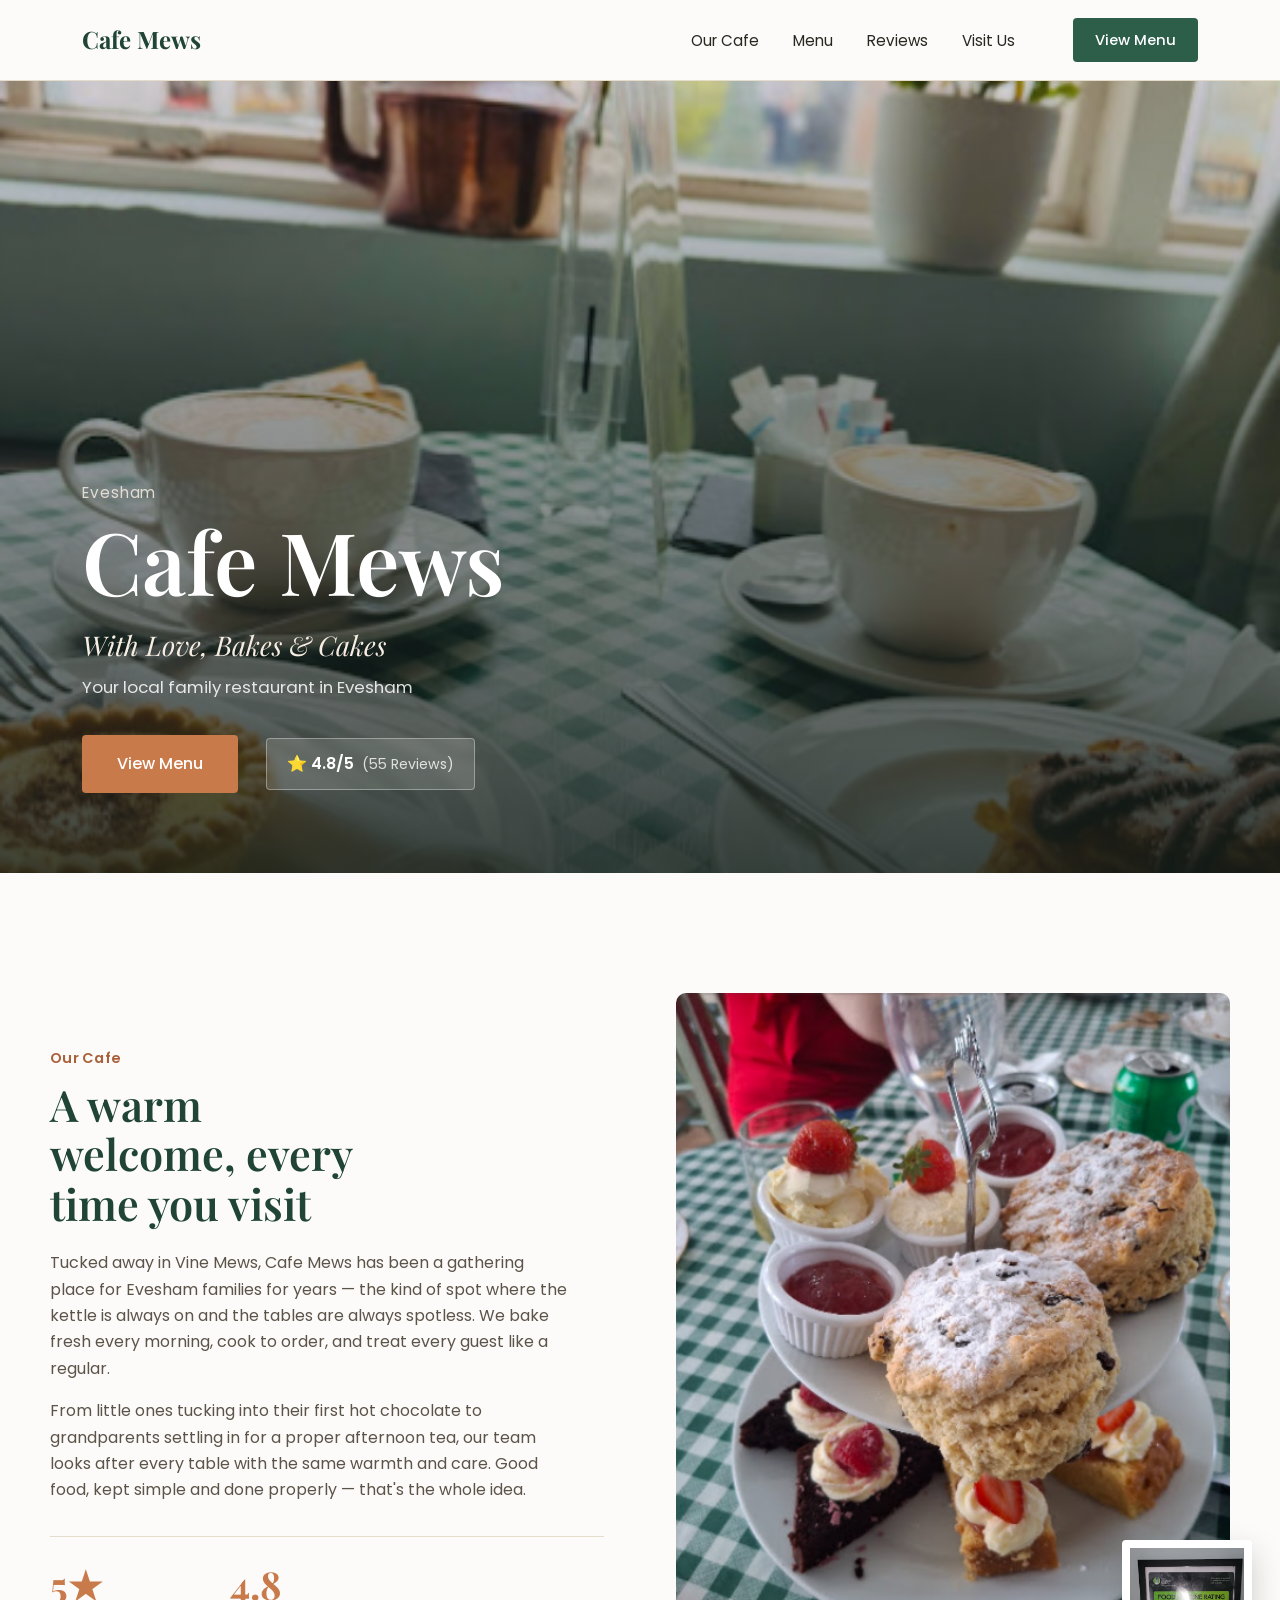
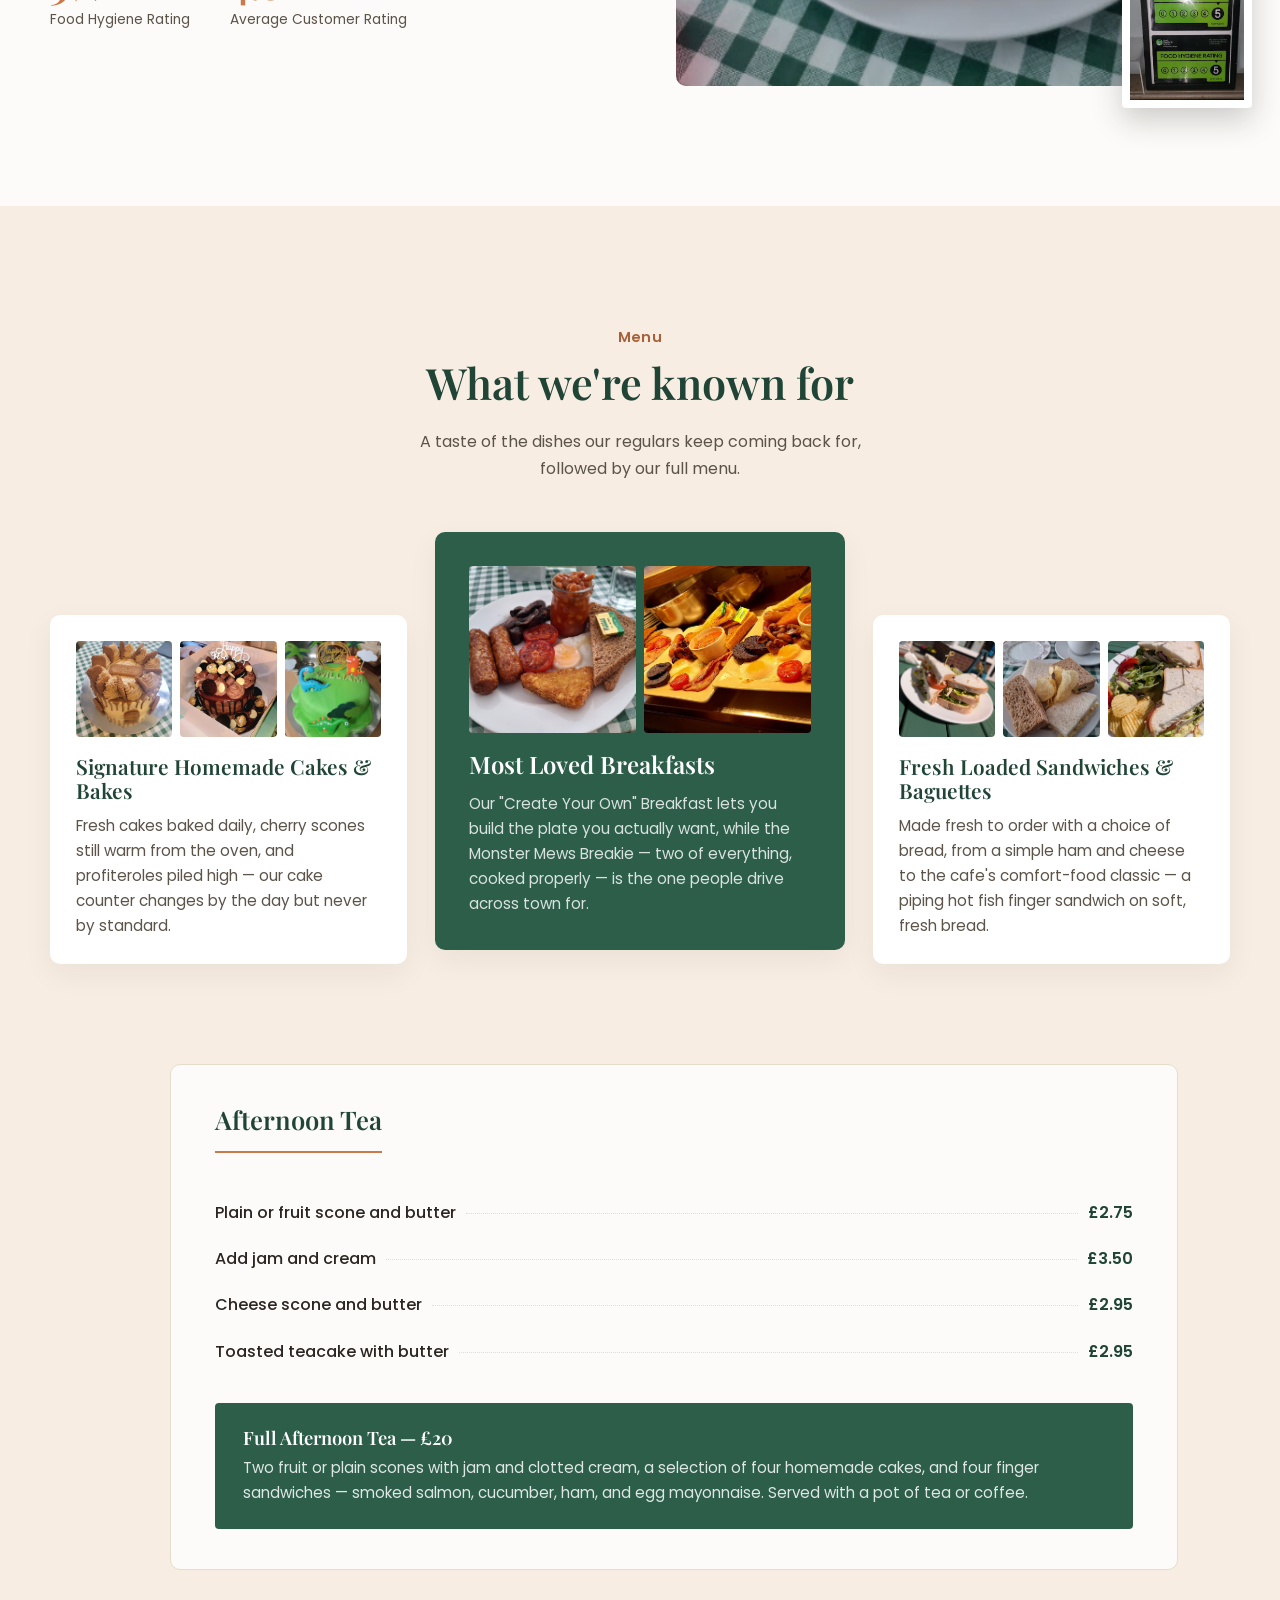
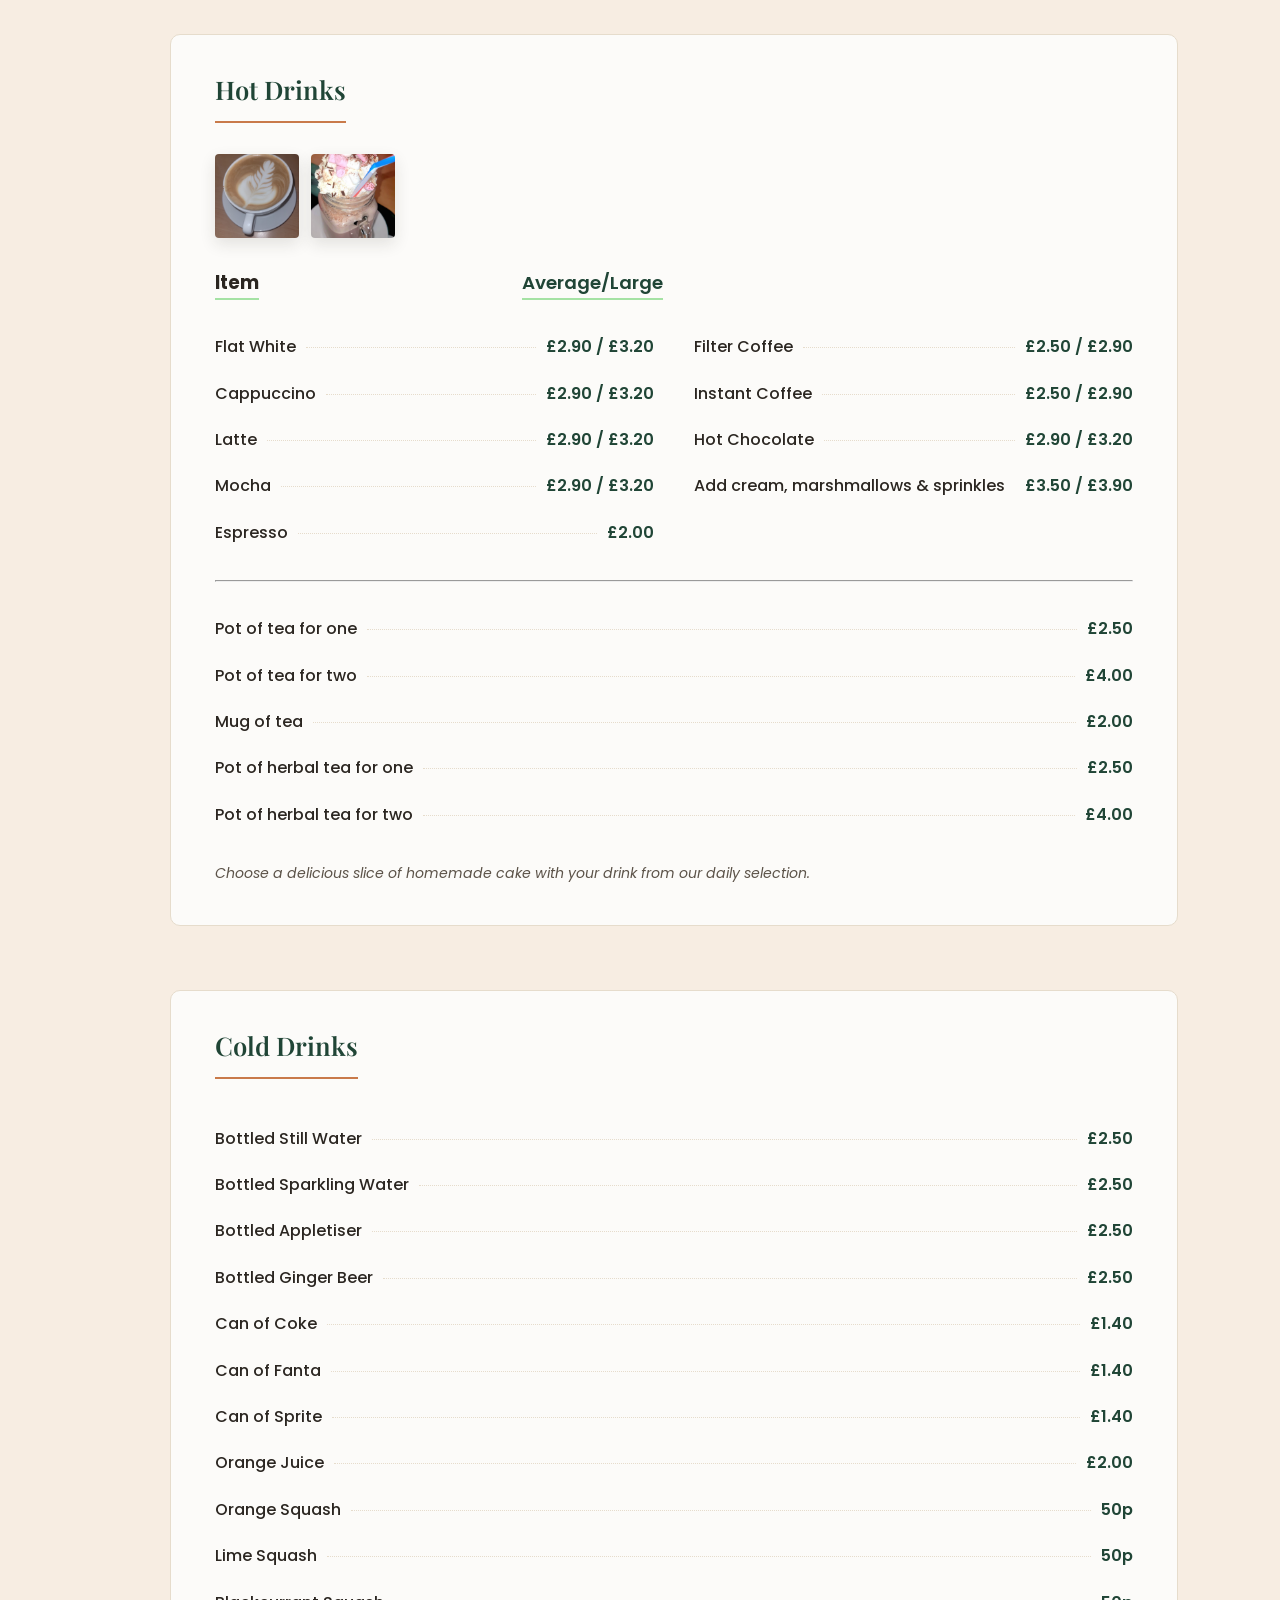
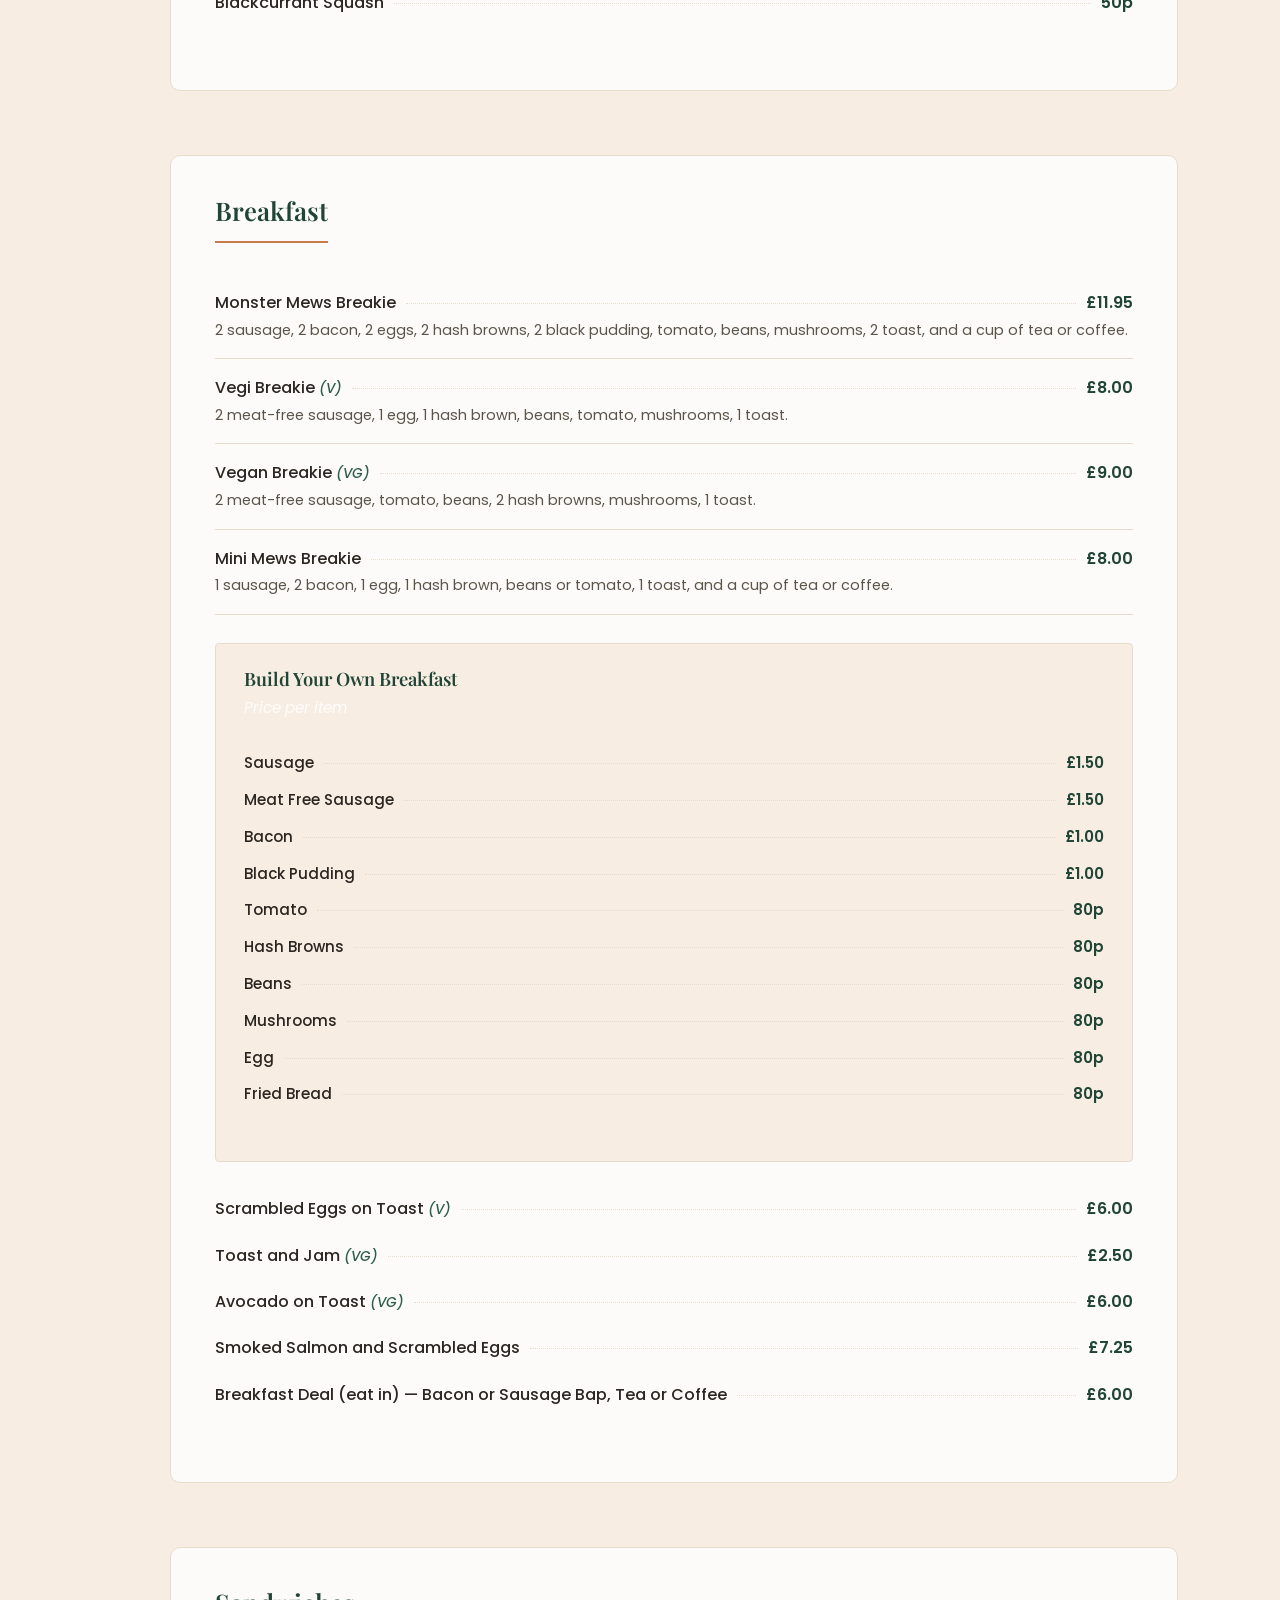
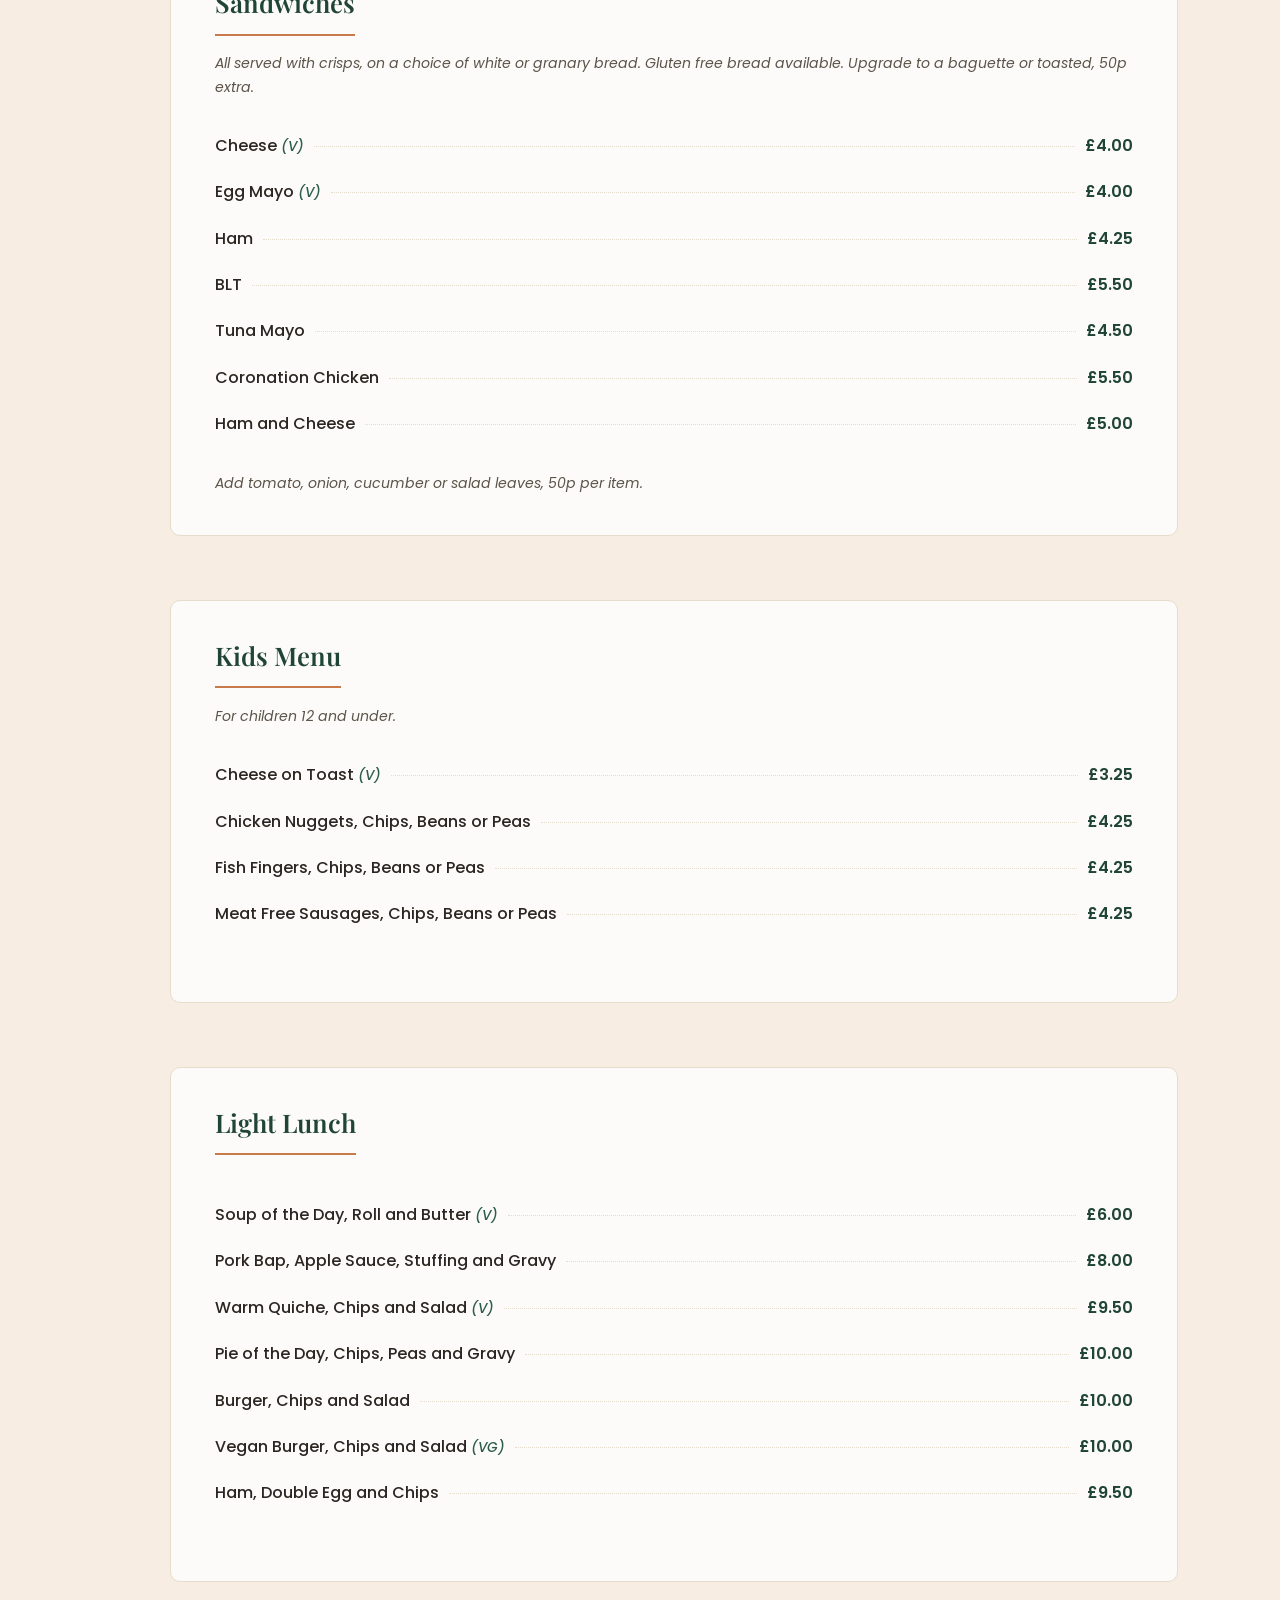
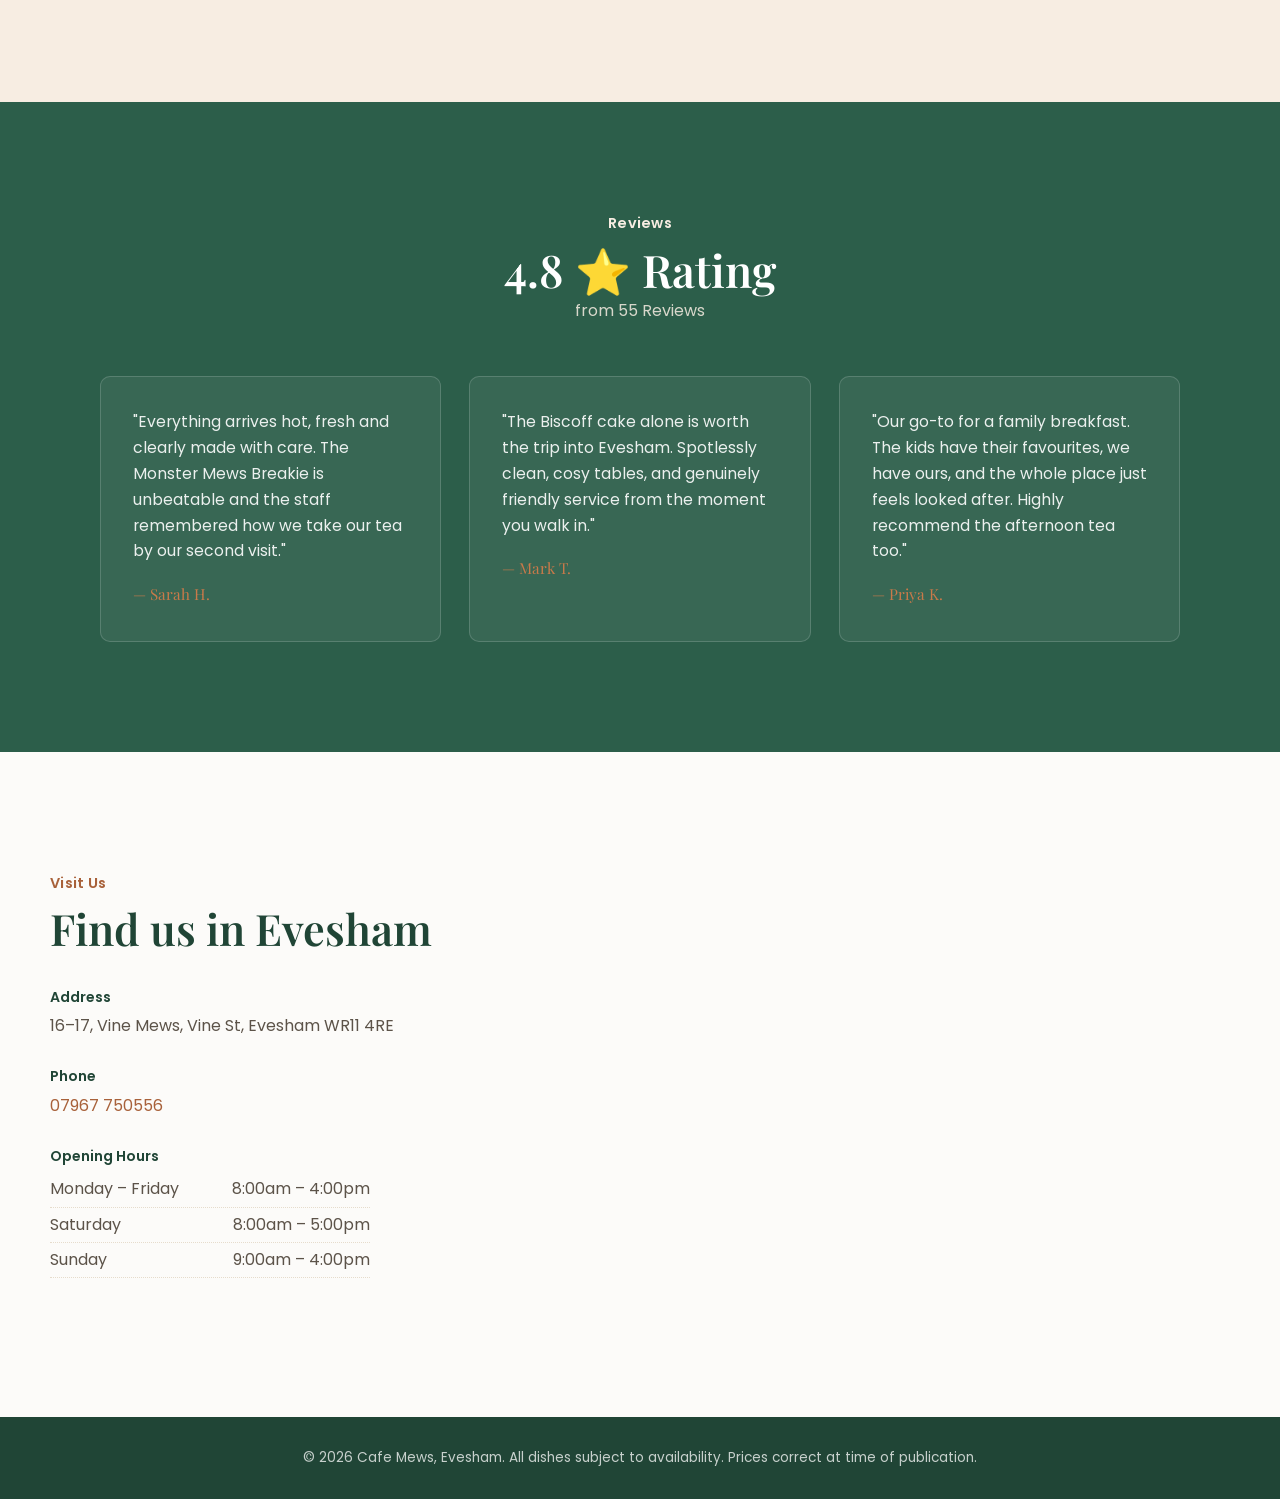
==== commit 1718cb5e: "Update index.html" ====
--- a/index.html
+++ b/index.html
@@ -319,19 +319,9 @@
                 </div>
                 </dl>
             </div>
-            <form class="contact-form" aria-label="Contact form">
-                <h3>Send us a message</h3>
-                <label for="name">Name</label>
-                <input type="text" id="name" name="name" autocomplete="name" required>
-
-                <label for="email">Email</label>
-                <input type="email" id="email" name="email" autocomplete="email" required>
-
-                <label for="message">Message</label>
-                <textarea id="message" name="message" rows="5" required></textarea>
-
-                <button type="submit" class="btn btn-secondary">Send Message</button>
-            </form>
+            <div class="map">
+                <iframe src="https://www.google.com/maps/embed?pb=!1m14!1m8!1m3!1d612.8334668096846!2d-1.949496856379318!3d52.09185512131701!3m2!1i1024!2i768!4f13.1!3m3!1m2!1s0x4870dd003bfb57fb%3A0xd677a47635bcdbd!2sCafe%20Mews!5e0!3m2!1sen!2suk!4v1790010455276!5m2!1sen!2suk"></iframe>
+            </div>
             </div>
         </section>
 
@@ -358,4 +348,4 @@
         });
         </script>
     </body>
-    </html>+    </html>
--- a/css/style.css
+++ b/css/style.css
@@ -610,11 +610,21 @@
   border-bottom: 1px dotted var(--line);
 }
 
-.contact-form {
-  background: var(--cream-warm);
-  border-radius: var(--radius-m);
-  padding: 40px;
-  border: 1px solid var(--line);
+.map {
+    height: 400px;
+    margin-top: 25px;
+    border-radius: 16px;
+    transition: transform 0.4s;
+}
+
+.map:hover {
+    transform: scale(1.02);
+}
+
+.map iframe {
+    width: 100%;
+    height: 100%;
+    border: none;
 }
 .contact-form h3 {
   font-size: 1.4rem;
@@ -715,4 +725,4 @@
 
 @media (prefers-reduced-motion: reduce) {
   * { transition: none !important; scroll-behavior: auto !important; }
-}+}
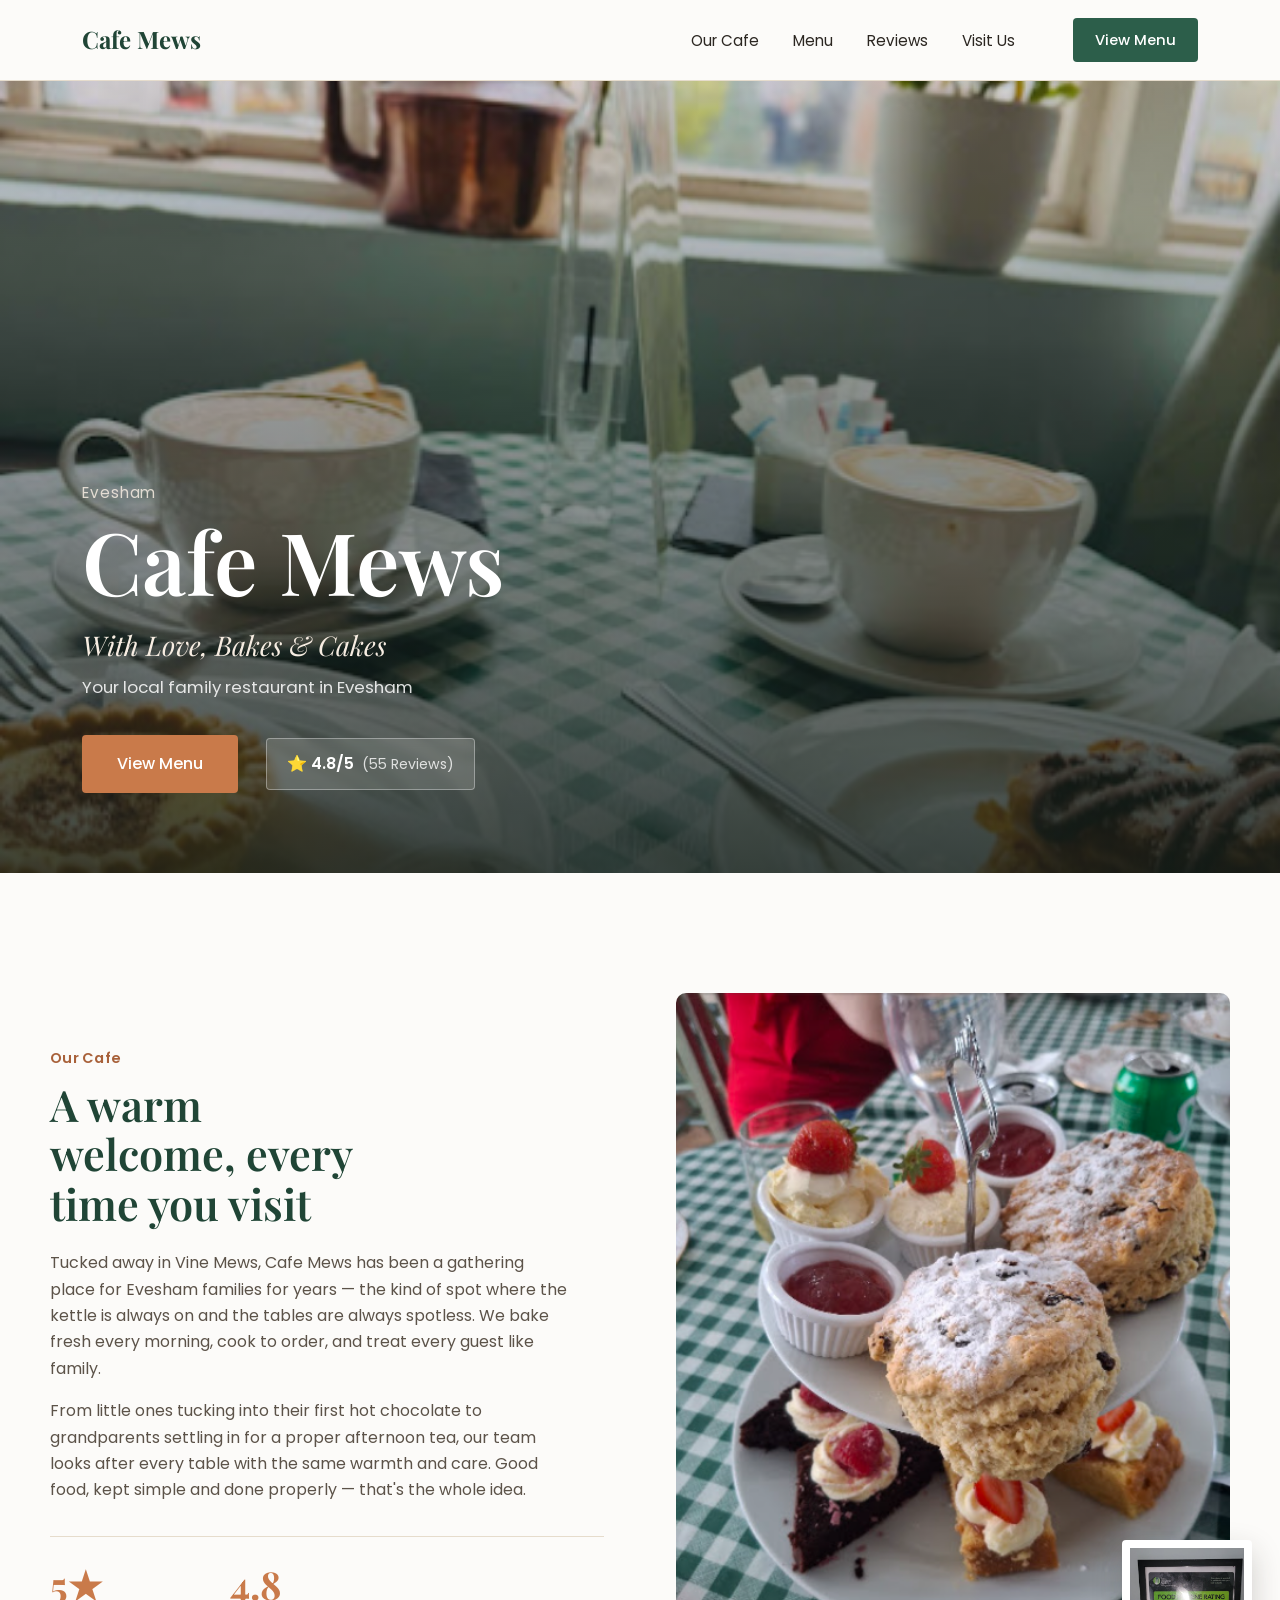
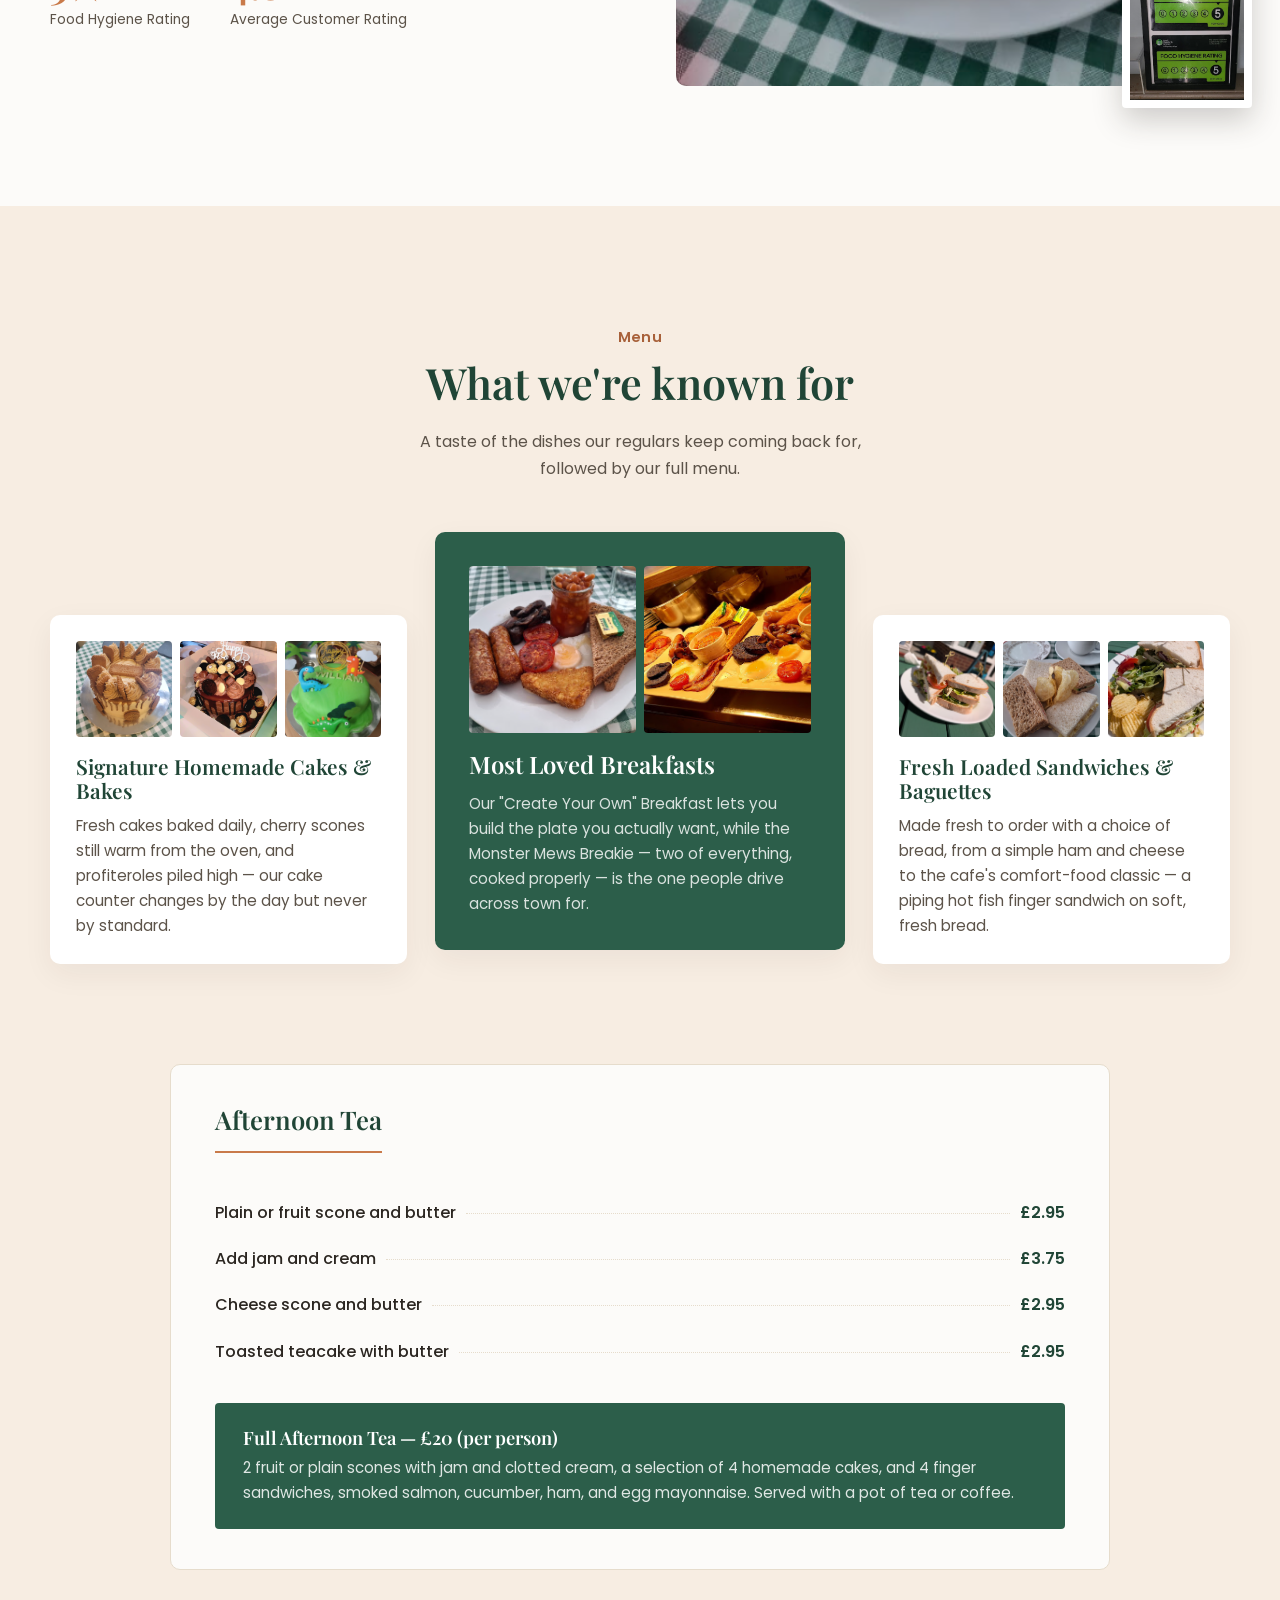
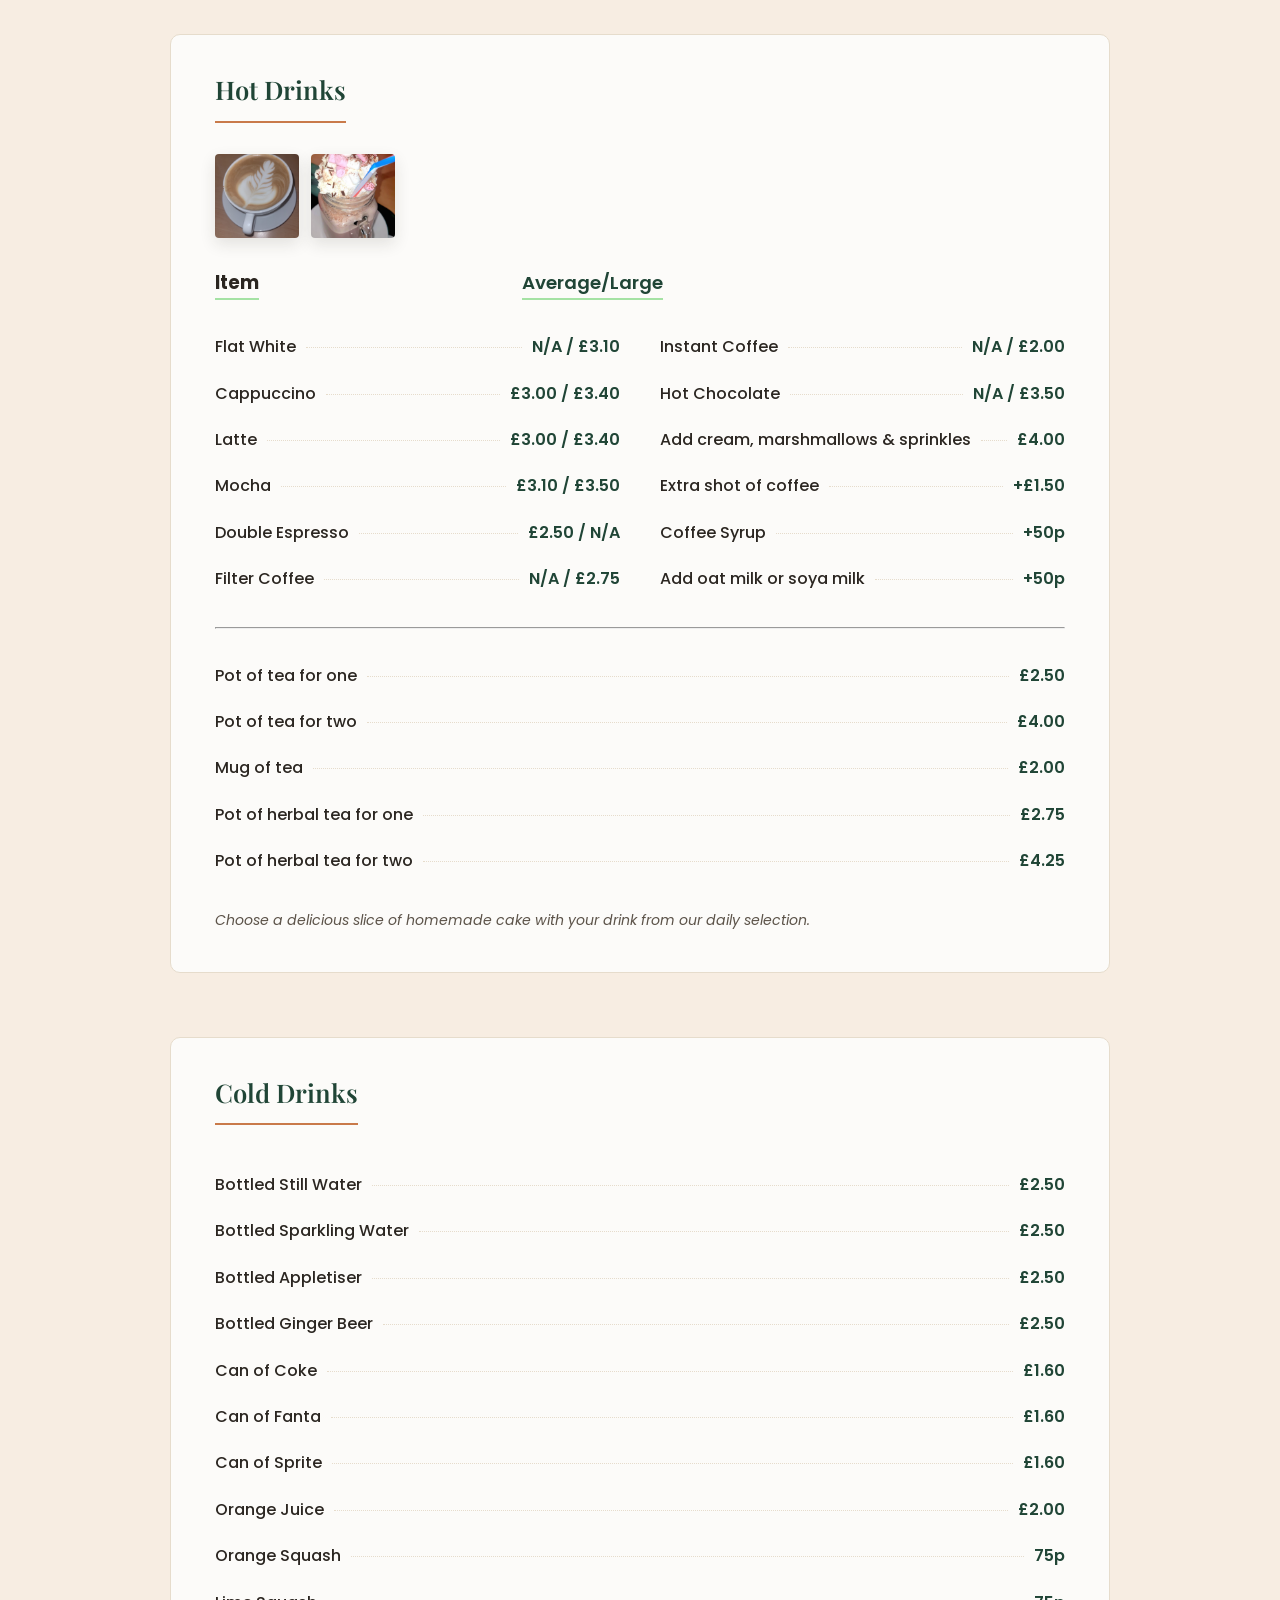
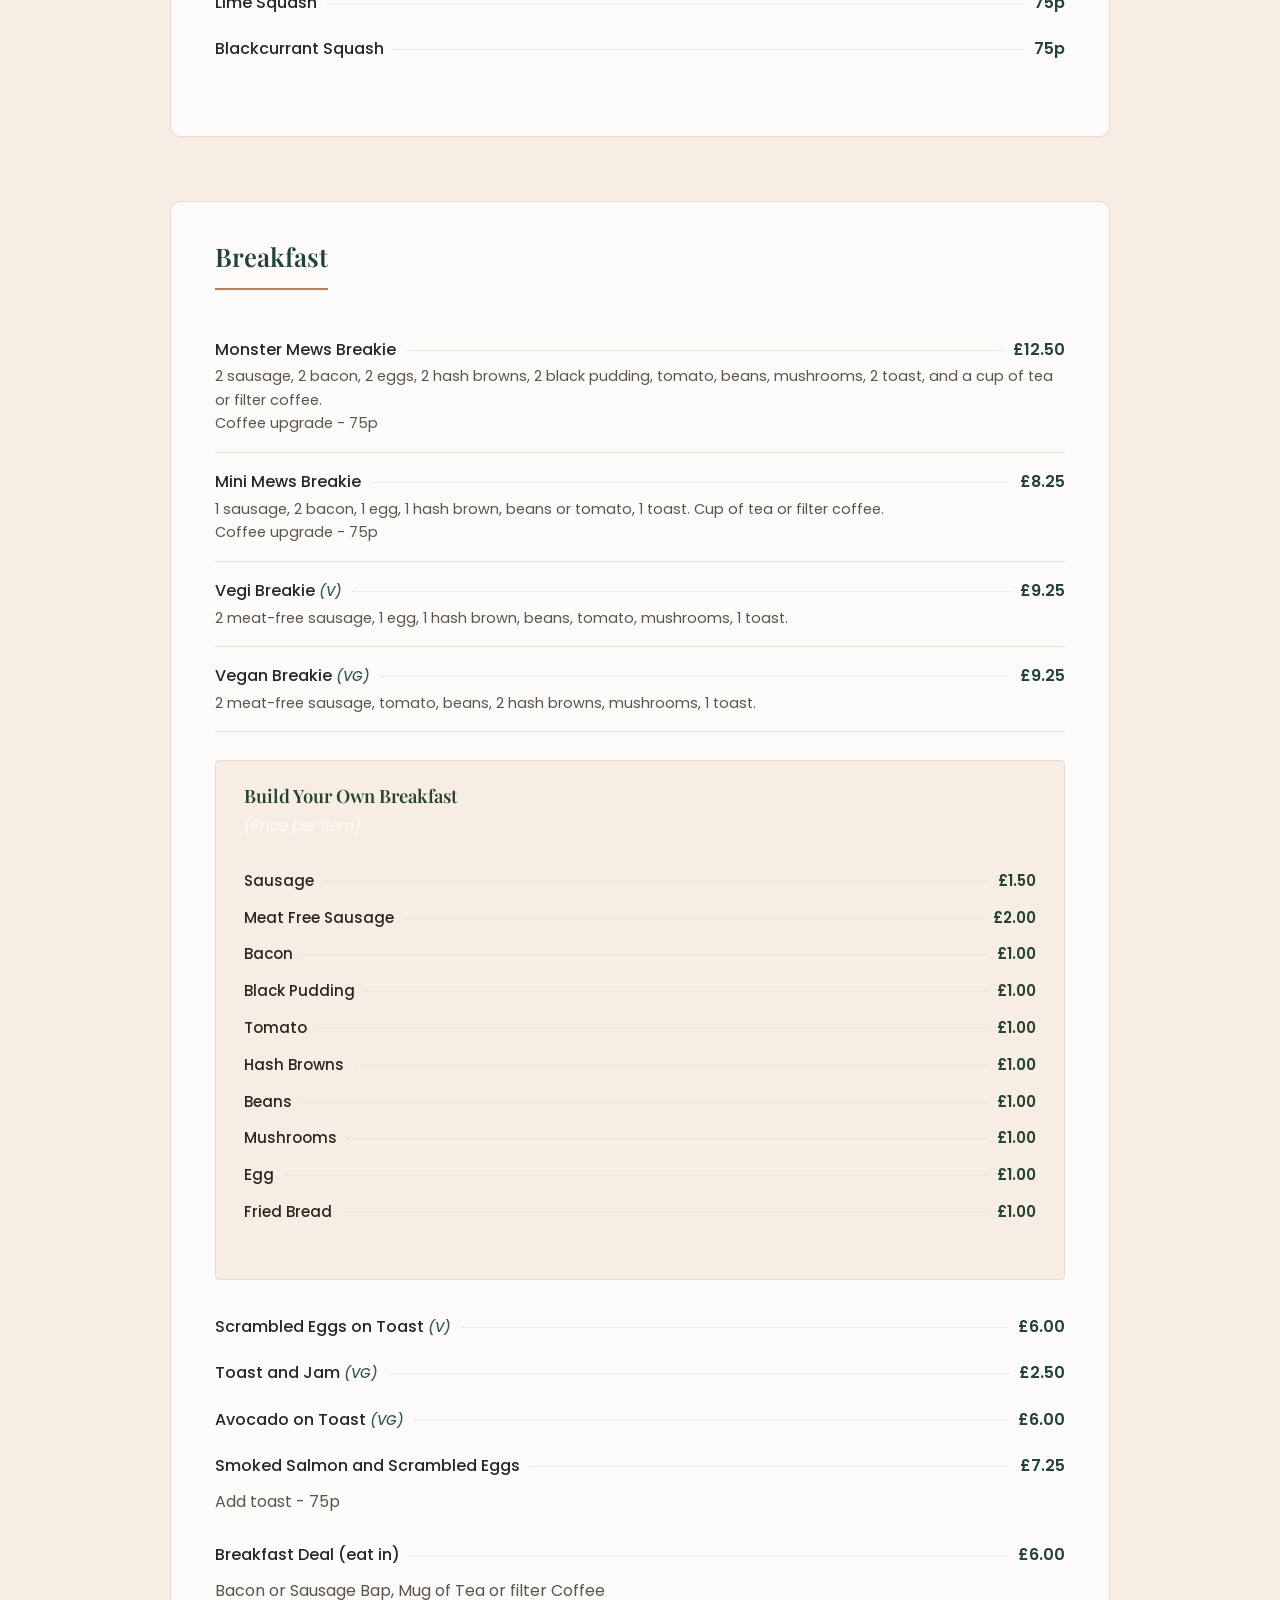
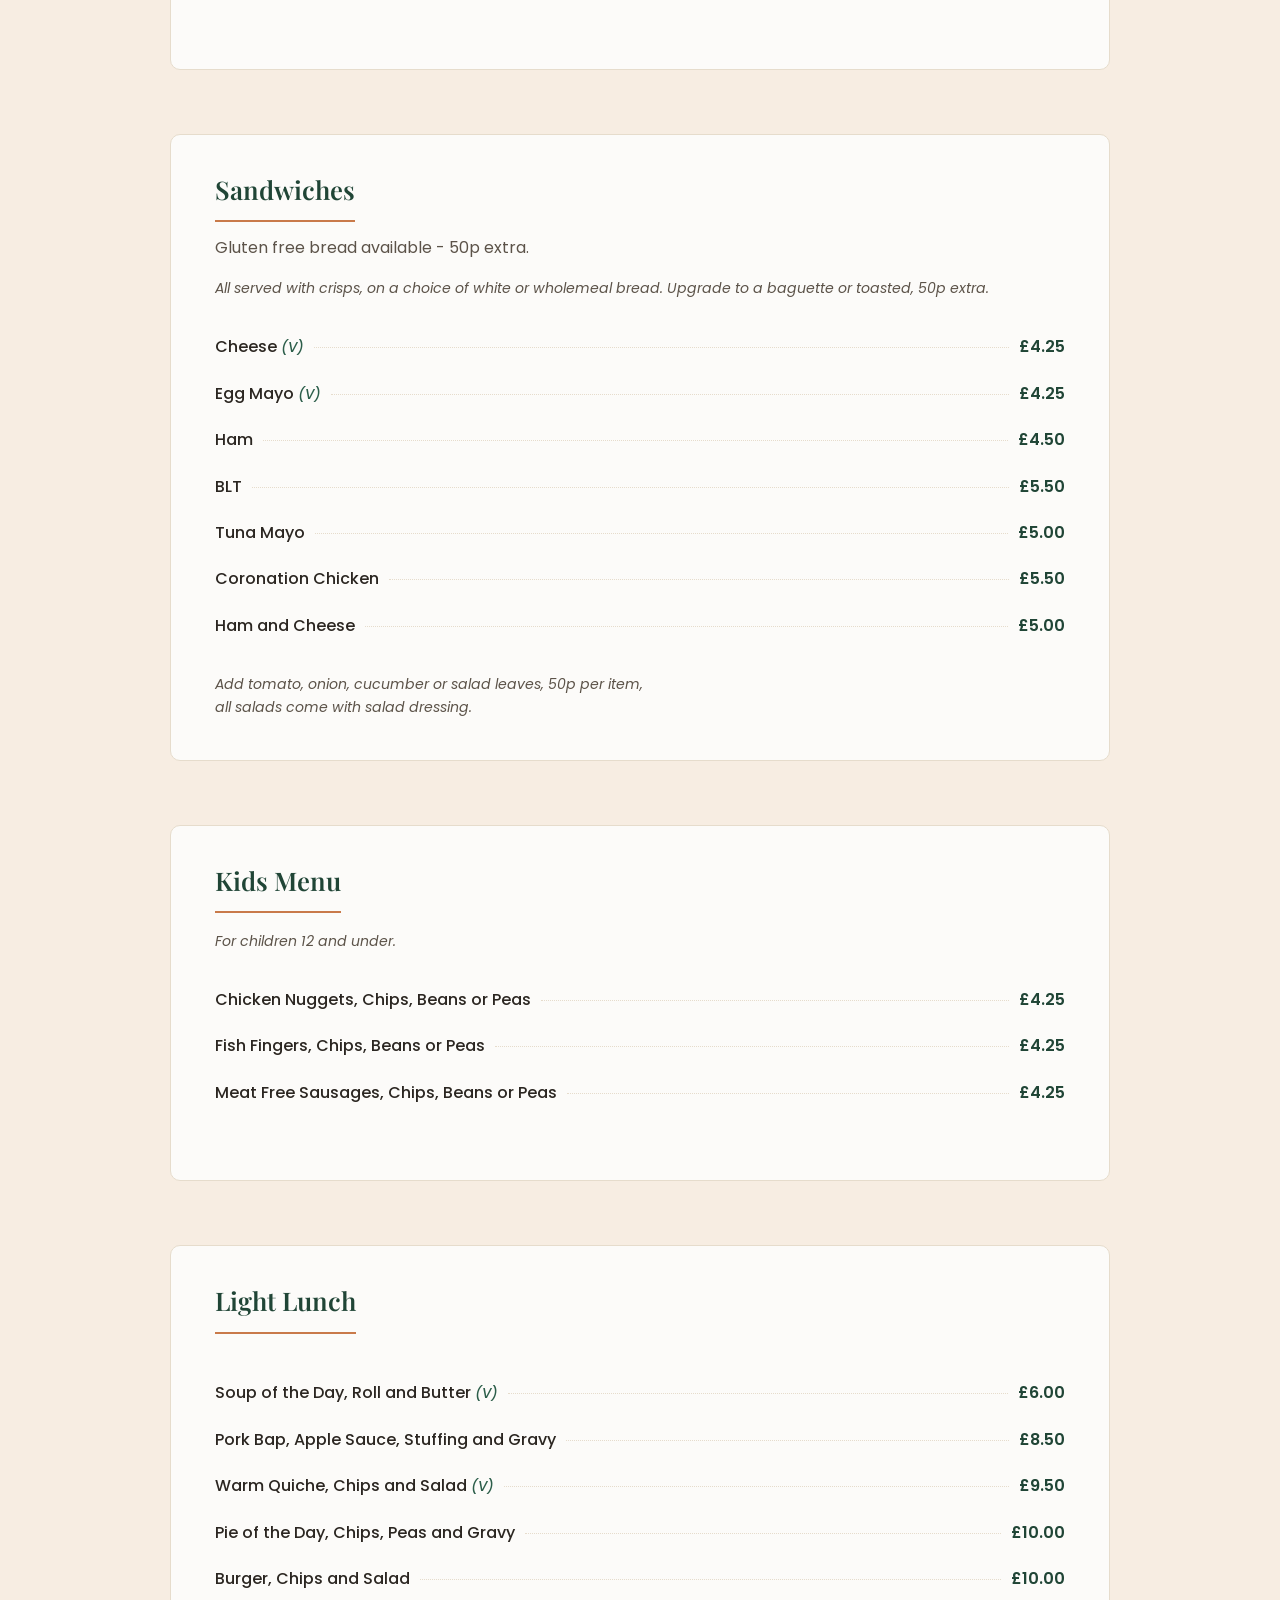
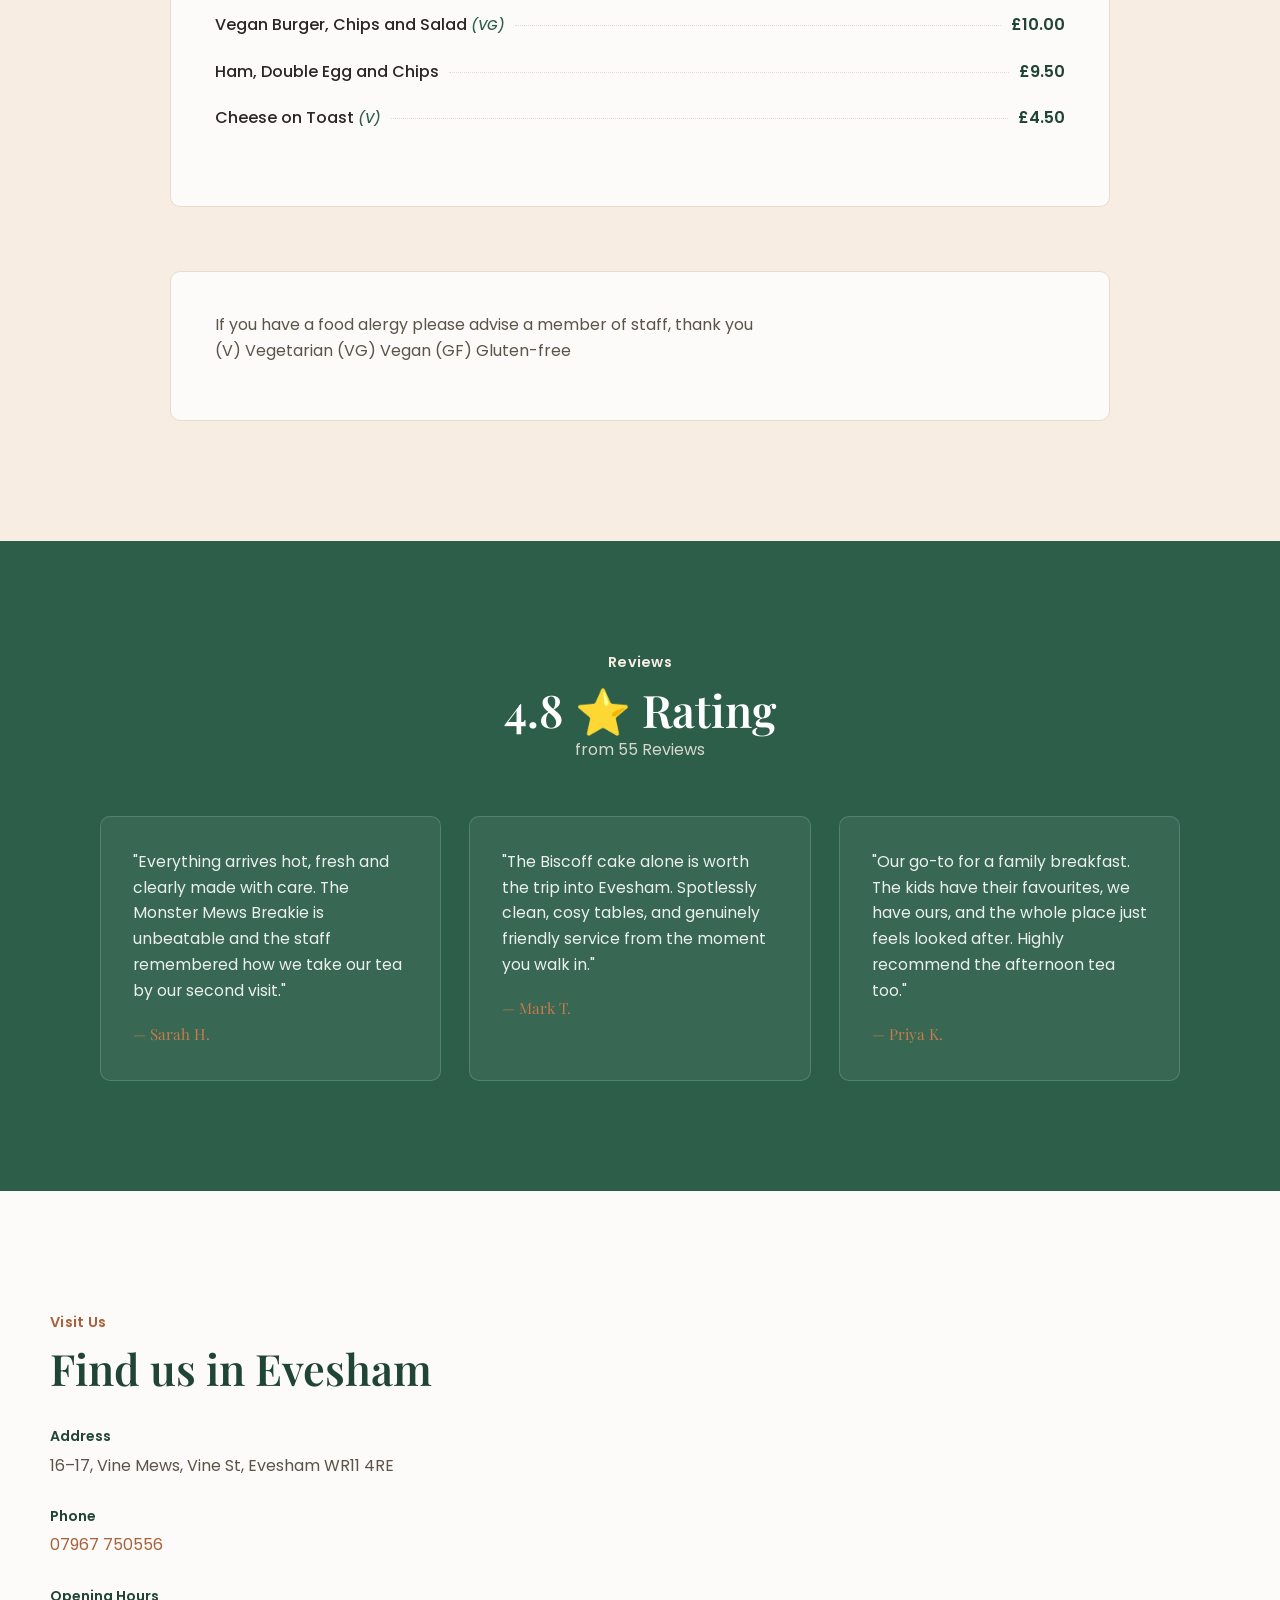
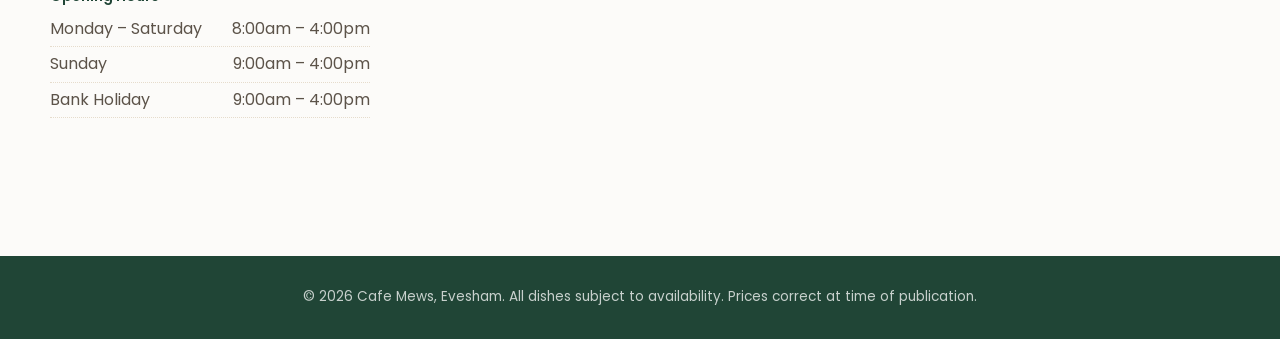
==== commit 081e4018: "Add files via upload" ====
--- a/index.html
+++ b/index.html
@@ -64,7 +64,7 @@
             <div class="about-text">
                 <p class="section-label">Our Cafe</p>
                 <h2>A warm welcome, every time you visit</h2>
-                <p>Tucked away in Vine Mews, Cafe Mews has been a gathering place for Evesham families for years — the kind of spot where the kettle is always on and the tables are always spotless. We bake fresh every morning, cook to order, and treat every guest like a regular.</p>
+                <p>Tucked away in Vine Mews, Cafe Mews has been a gathering place for Evesham families for years — the kind of spot where the kettle is always on and the tables are always spotless. We bake fresh every morning, cook to order, and treat every guest like family.</p>
                 <p>From little ones tucking into their first hot chocolate to grandparents settling in for a proper afternoon tea, our team looks after every table with the same warmth and care. Good food, kept simple and done properly — that's the whole idea.</p>
                 <div class="about-badges">
                 <div class="about-badge-item">
@@ -128,14 +128,14 @@
             <div class="menu-category">
                 <h3>Afternoon Tea</h3>
                 <ul class="menu-list">
-                <li><span class="item-name">Plain or fruit scone and butter</span><span class="item-dots"></span><span class="item-price">£2.75</span></li>
-                <li><span class="item-name">Add jam and cream</span><span class="item-dots"></span><span class="item-price">£3.50</span></li>
+                <li><span class="item-name">Plain or fruit scone and butter</span><span class="item-dots"></span><span class="item-price">£2.95</span></li>
+                <li><span class="item-name">Add jam and cream</span><span class="item-dots"></span><span class="item-price">£3.75</span></li>
                 <li><span class="item-name">Cheese scone and butter</span><span class="item-dots"></span><span class="item-price">£2.95</span></li>
                 <li><span class="item-name">Toasted teacake with butter</span><span class="item-dots"></span><span class="item-price">£2.95</span></li>
                 </ul>
                 <div class="menu-feature">
-                <h4>Full Afternoon Tea — £20</h4>
-                <p>Two fruit or plain scones with jam and clotted cream, a selection of four homemade cakes, and four finger sandwiches — smoked salmon, cucumber, ham, and egg mayonnaise. Served with a pot of tea or coffee.</p>
+                <h4>Full Afternoon Tea — £20 (per person)</h4>
+                <p class="full-afternoon-foods">2 fruit or plain scones with jam and clotted cream, a selection of 4 homemade cakes, and 4 finger sandwiches, smoked salmon, cucumber, ham, and egg mayonnaise. Served with a pot of tea or coffee.</p>
                 </div>
             </div>
 
@@ -148,23 +148,26 @@
                 <br>
                 <span class="item-name item-heading"><strong>Item</strong></span><span class="item-price item-heading">Average/Large</span>
                 <ul class="menu-list menu-list--dual">
-                <li><span class="item-name">Flat White</span><span class="item-dots"></span><span class="item-price">£2.90 / £3.20</span></li>
-                <li><span class="item-name">Cappuccino</span><span class="item-dots"></span><span class="item-price">£2.90 / £3.20</span></li>
-                <li><span class="item-name">Latte</span><span class="item-dots"></span><span class="item-price">£2.90 / £3.20</span></li>
-                <li><span class="item-name">Mocha</span><span class="item-dots"></span><span class="item-price">£2.90 / £3.20</span></li>
-                <li><span class="item-name">Espresso</span><span class="item-dots"></span><span class="item-price">£2.00</span></li>
-                <li><span class="item-name">Filter Coffee</span><span class="item-dots"></span><span class="item-price">£2.50 / £2.90</span></li>
-                <li><span class="item-name">Instant Coffee</span><span class="item-dots"></span><span class="item-price">£2.50 / £2.90</span></li>
-                <li><span class="item-name">Hot Chocolate</span><span class="item-dots"></span><span class="item-price">£2.90 / £3.20</span></li>
-                <li><span class="item-name">Add cream, marshmallows &amp; sprinkles</span><span class="item-dots"></span><span class="item-price">£3.50 / £3.90</span></li>
+                <li><span class="item-name">Flat White</span><span class="item-dots"></span><span class="item-price">N/A / £3.10</span></li>
+                <li><span class="item-name">Cappuccino</span><span class="item-dots"></span><span class="item-price">£3.00 / £3.40</span></li>
+                <li><span class="item-name">Latte</span><span class="item-dots"></span><span class="item-price">£3.00 / £3.40</span></li>
+                <li><span class="item-name">Mocha</span><span class="item-dots"></span><span class="item-price">£3.10 / £3.50</span></li>
+                <li><span class="item-name">Double Espresso</span><span class="item-dots"></span><span class="item-price">£2.50 / N/A</span></li>
+                <li><span class="item-name">Filter Coffee</span><span class="item-dots"></span><span class="item-price">N/A / £2.75</span></li>
+                <li><span class="item-name">Instant Coffee</span><span class="item-dots"></span><span class="item-price">N/A / £2.00</span></li>
+                <li><span class="item-name">Hot Chocolate</span><span class="item-dots"></span><span class="item-price">N/A / £3.50</span></li>
+                <li><span class="item-name">Add cream, marshmallows &amp; sprinkles</span><span class="item-dots"></span><span class="item-price">£4.00</span></li>
+                <li><span class="item-name">Extra shot of coffee</span><span class="item-dots"></span><span class="item-price">+£1.50</span></li>
+                <li><span class="item-name">Coffee Syrup</span><span class="item-dots"></span><span class="item-price">+50p</span></li>
+                <li><span class="item-name">Add oat milk or soya milk</span><span class="item-dots"></span><span class="item-price">+50p</span></li>
                 </ul>
                 <hr>
                 <ul class="menu-list">
                 <li><span class="item-name">Pot of tea for one</span><span class="item-dots"></span><span class="item-price">£2.50</span></li>
                 <li><span class="item-name">Pot of tea for two</span><span class="item-dots"></span><span class="item-price">£4.00</span></li>
                 <li><span class="item-name">Mug of tea</span><span class="item-dots"></span><span class="item-price">£2.00</span></li>
-                <li><span class="item-name">Pot of herbal tea for one</span><span class="item-dots"></span><span class="item-price">£2.50</span></li>
-                <li><span class="item-name">Pot of herbal tea for two</span><span class="item-dots"></span><span class="item-price">£4.00</span></li>
+                <li><span class="item-name">Pot of herbal tea for one</span><span class="item-dots"></span><span class="item-price">£2.75</span></li>
+                <li><span class="item-name">Pot of herbal tea for two</span><span class="item-dots"></span><span class="item-price">£4.25</span></li>
                 </ul>
                 <p class="menu-note">Choose a delicious slice of homemade cake with your drink from our daily selection.</p>
             </div>
@@ -176,13 +179,13 @@
                 <li><span class="item-name">Bottled Sparkling Water</span><span class="item-dots"></span><span class="item-price">£2.50</span></li>
                 <li><span class="item-name">Bottled Appletiser</span><span class="item-dots"></span><span class="item-price">£2.50</span></li>
                 <li><span class="item-name">Bottled Ginger Beer</span><span class="item-dots"></span><span class="item-price">£2.50</span></li>
-                <li><span class="item-name">Can of Coke</span><span class="item-dots"></span><span class="item-price">£1.40</span></li>
-                <li><span class="item-name">Can of Fanta</span><span class="item-dots"></span><span class="item-price">£1.40</span></li>
-                <li><span class="item-name">Can of Sprite</span><span class="item-dots"></span><span class="item-price">£1.40</span></li>
+                <li><span class="item-name">Can of Coke</span><span class="item-dots"></span><span class="item-price">£1.60</span></li>
+                <li><span class="item-name">Can of Fanta</span><span class="item-dots"></span><span class="item-price">£1.60</span></li>
+                <li><span class="item-name">Can of Sprite</span><span class="item-dots"></span><span class="item-price">£1.60</span></li>
                 <li><span class="item-name">Orange Juice</span><span class="item-dots"></span><span class="item-price">£2.00</span></li>
-                <li><span class="item-name">Orange Squash</span><span class="item-dots"></span><span class="item-price">50p</span></li>
-                <li><span class="item-name">Lime Squash</span><span class="item-dots"></span><span class="item-price">50p</span></li>
-                <li><span class="item-name">Blackcurrant Squash</span><span class="item-dots"></span><span class="item-price">50p</span></li>
+                <li><span class="item-name">Orange Squash</span><span class="item-dots"></span><span class="item-price">75p</span></li>
+                <li><span class="item-name">Lime Squash</span><span class="item-dots"></span><span class="item-price">75p</span></li>
+                <li><span class="item-name">Blackcurrant Squash</span><span class="item-dots"></span><span class="item-price">75p</span></li>
                 </ul>
             </div>
 
@@ -190,34 +193,34 @@
                 <h3>Breakfast</h3>
                 <ul class="menu-list">
                 <li>
-                    <span class="item-name">Monster Mews Breakie</span><span class="item-dots"></span><span class="item-price">£11.95</span>
+                    <span class="item-name">Monster Mews Breakie</span><span class="item-dots"></span><span class="item-price">£12.50</span>
                 </li>
-                <li class="item-desc">2 sausage, 2 bacon, 2 eggs, 2 hash browns, 2 black pudding, tomato, beans, mushrooms, 2 toast, and a cup of tea or coffee.</li>
-
-                <li><span class="item-name">Vegi Breakie <em>(V)</em></span><span class="item-dots"></span><span class="item-price">£8.00</span></li>
+                <li class="item-desc">2 sausage, 2 bacon, 2 eggs, 2 hash browns, 2 black pudding, tomato, beans, mushrooms, 2 toast, and a cup of tea or filter coffee.<br> Coffee upgrade - 75p</li>
+
+                <li><span class="item-name">Mini Mews Breakie</span><span class="item-dots"></span><span class="item-price">£8.25</span></li>
+                <li class="item-desc">1 sausage, 2 bacon, 1 egg, 1 hash brown, beans or tomato, 1 toast. Cup of tea or filter coffee. <br> Coffee upgrade - 75p</li>
+
+                <li><span class="item-name">Vegi Breakie <em>(V)</em></span><span class="item-dots"></span><span class="item-price">£9.25</span></li>
                 <li class="item-desc">2 meat-free sausage, 1 egg, 1 hash brown, beans, tomato, mushrooms, 1 toast.</li>
 
-                <li><span class="item-name">Vegan Breakie <em>(VG)</em></span><span class="item-dots"></span><span class="item-price">£9.00</span></li>
+                <li><span class="item-name">Vegan Breakie <em>(VG)</em></span><span class="item-dots"></span><span class="item-price">£9.25</span></li>
                 <li class="item-desc">2 meat-free sausage, tomato, beans, 2 hash browns, mushrooms, 1 toast.</li>
-
-                <li><span class="item-name">Mini Mews Breakie</span><span class="item-dots"></span><span class="item-price">£8.00</span></li>
-                <li class="item-desc">1 sausage, 2 bacon, 1 egg, 1 hash brown, beans or tomato, 1 toast, and a cup of tea or coffee.</li>
                 </ul>
 
                 <div class="menu-feature menu-feature--muted">
                 <h4>Build Your Own Breakfast</h4>
-                <p class="menu-note">Price per item</p>
+                <p class="menu-note">(Price per item)</p>
                 <ul class="menu-list menu-list--compact">
                     <li><span class="item-name">Sausage</span><span class="item-dots"></span><span class="item-price">£1.50</span></li>
-                    <li><span class="item-name">Meat Free Sausage</span><span class="item-dots"></span><span class="item-price">£1.50</span></li>
+                    <li><span class="item-name">Meat Free Sausage</span><span class="item-dots"></span><span class="item-price">£2.00</span></li>
                     <li><span class="item-name">Bacon</span><span class="item-dots"></span><span class="item-price">£1.00</span></li>
                     <li><span class="item-name">Black Pudding</span><span class="item-dots"></span><span class="item-price">£1.00</span></li>
-                    <li><span class="item-name">Tomato</span><span class="item-dots"></span><span class="item-price">80p</span></li>
-                    <li><span class="item-name">Hash Browns</span><span class="item-dots"></span><span class="item-price">80p</span></li>
-                    <li><span class="item-name">Beans</span><span class="item-dots"></span><span class="item-price">80p</span></li>
-                    <li><span class="item-name">Mushrooms</span><span class="item-dots"></span><span class="item-price">80p</span></li>
-                    <li><span class="item-name">Egg</span><span class="item-dots"></span><span class="item-price">80p</span></li>
-                    <li><span class="item-name">Fried Bread</span><span class="item-dots"></span><span class="item-price">80p</span></li>
+                    <li><span class="item-name">Tomato</span><span class="item-dots"></span><span class="item-price">£1.00</span></li>
+                    <li><span class="item-name">Hash Browns</span><span class="item-dots"></span><span class="item-price">£1.00</span></li>
+                    <li><span class="item-name">Beans</span><span class="item-dots"></span><span class="item-price">£1.00</span></li>
+                    <li><span class="item-name">Mushrooms</span><span class="item-dots"></span><span class="item-price">£1.00</span></li>
+                    <li><span class="item-name">Egg</span><span class="item-dots"></span><span class="item-price">£1.00</span></li>
+                    <li><span class="item-name">Fried Bread</span><span class="item-dots"></span><span class="item-price">£1.00</span></li>
                 </ul>
                 </div>
 
@@ -226,30 +229,32 @@
                 <li><span class="item-name">Toast and Jam <em>(VG)</em></span><span class="item-dots"></span><span class="item-price">£2.50</span></li>
                 <li><span class="item-name">Avocado on Toast <em>(VG)</em></span><span class="item-dots"></span><span class="item-price">£6.00</span></li>
                 <li><span class="item-name">Smoked Salmon and Scrambled Eggs</span><span class="item-dots"></span><span class="item-price">£7.25</span></li>
-                <li><span class="item-name">Breakfast Deal (eat in) — Bacon or Sausage Bap, Tea or Coffee</span><span class="item-dots"></span><span class="item-price">£6.00</span></li>
+                <p>Add toast - 75p</p>
+                <li><span class="item-name">Breakfast Deal (eat in)</span><span class="item-dots"></span><span class="item-price">£6.00</span></li>
+                <p>Bacon or Sausage Bap, Mug of Tea or filter Coffee</p>
                 </ul>
             </div>
 
             <div class="menu-category">
                 <h3>Sandwiches</h3>
-                <p class="menu-note">All served with crisps, on a choice of white or granary bread. Gluten free bread available. Upgrade to a baguette or toasted, 50p extra.</p>
-                <ul class="menu-list">
-                <li><span class="item-name">Cheese <em>(V)</em></span><span class="item-dots"></span><span class="item-price">£4.00</span></li>
-                <li><span class="item-name">Egg Mayo <em>(V)</em></span><span class="item-dots"></span><span class="item-price">£4.00</span></li>
-                <li><span class="item-name">Ham</span><span class="item-dots"></span><span class="item-price">£4.25</span></li>
+                <p>Gluten free bread available - 50p extra.</p>
+                <p class="menu-note">All served with crisps, on a choice of white or wholemeal bread. Upgrade to a baguette or toasted, 50p extra.</p>
+                <ul class="menu-list">
+                <li><span class="item-name">Cheese <em>(V)</em></span><span class="item-dots"></span><span class="item-price">£4.25</span></li>
+                <li><span class="item-name">Egg Mayo <em>(V)</em></span><span class="item-dots"></span><span class="item-price">£4.25</span></li>
+                <li><span class="item-name">Ham</span><span class="item-dots"></span><span class="item-price">£4.50</span></li>
                 <li><span class="item-name">BLT</span><span class="item-dots"></span><span class="item-price">£5.50</span></li>
-                <li><span class="item-name">Tuna Mayo</span><span class="item-dots"></span><span class="item-price">£4.50</span></li>
+                <li><span class="item-name">Tuna Mayo</span><span class="item-dots"></span><span class="item-price">£5.00</span></li>
                 <li><span class="item-name">Coronation Chicken</span><span class="item-dots"></span><span class="item-price">£5.50</span></li>
                 <li><span class="item-name">Ham and Cheese</span><span class="item-dots"></span><span class="item-price">£5.00</span></li>
                 </ul>
-                <p class="menu-note">Add tomato, onion, cucumber or salad leaves, 50p per item.</p>
+                <p class="menu-note">Add tomato, onion, cucumber or salad leaves, 50p per item,<br>all salads come with salad dressing.</p>
             </div>
 
             <div class="menu-category">
                 <h3>Kids Menu</h3>
                 <p class="menu-note">For children 12 and under.</p>
                 <ul class="menu-list">
-                <li><span class="item-name">Cheese on Toast <em>(V)</em></span><span class="item-dots"></span><span class="item-price">£3.25</span></li>
                 <li><span class="item-name">Chicken Nuggets, Chips, Beans or Peas</span><span class="item-dots"></span><span class="item-price">£4.25</span></li>
                 <li><span class="item-name">Fish Fingers, Chips, Beans or Peas</span><span class="item-dots"></span><span class="item-price">£4.25</span></li>
                 <li><span class="item-name">Meat Free Sausages, Chips, Beans or Peas</span><span class="item-dots"></span><span class="item-price">£4.25</span></li>
@@ -260,15 +265,18 @@
                 <h3>Light Lunch</h3>
                 <ul class="menu-list">
                 <li><span class="item-name">Soup of the Day, Roll and Butter <em>(V)</em></span><span class="item-dots"></span><span class="item-price">£6.00</span></li>
-                <li><span class="item-name">Pork Bap, Apple Sauce, Stuffing and Gravy</span><span class="item-dots"></span><span class="item-price">£8.00</span></li>
+                <li><span class="item-name">Pork Bap, Apple Sauce, Stuffing and Gravy</span><span class="item-dots"></span><span class="item-price">£8.50</span></li>
                 <li><span class="item-name">Warm Quiche, Chips and Salad <em>(V)</em></span><span class="item-dots"></span><span class="item-price">£9.50</span></li>
                 <li><span class="item-name">Pie of the Day, Chips, Peas and Gravy</span><span class="item-dots"></span><span class="item-price">£10.00</span></li>
                 <li><span class="item-name">Burger, Chips and Salad</span><span class="item-dots"></span><span class="item-price">£10.00</span></li>
                 <li><span class="item-name">Vegan Burger, Chips and Salad <em>(VG)</em></span><span class="item-dots"></span><span class="item-price">£10.00</span></li>
                 <li><span class="item-name">Ham, Double Egg and Chips</span><span class="item-dots"></span><span class="item-price">£9.50</span></li>
-                </ul>
-            </div>
-
+                <li><span class="item-name">Cheese on Toast <em>(V)</em></span><span class="item-dots"></span><span class="item-price">£4.50</span></li>
+                </ul>
+            </div>
+            <div class="menu-category">
+                <p class="extra-info">If you have a food alergy please advise a member of staff, thank you <br> (V) Vegetarian  (VG) Vegan  (GF) Gluten-free</p>
+            </div>
             </div>
         </section>
 
@@ -312,9 +320,9 @@
                 <div>
                     <dt>Opening Hours</dt>
                     <dd>
-                    <div class="hours-row"><span>Monday – Friday</span><span>8:00am – 4:00pm</span></div>
-                    <div class="hours-row"><span>Saturday</span><span>8:00am – 5:00pm</span></div>
+                    <div class="hours-row"><span>Monday – Saturday</span><span>8:00am – 4:00pm</span></div>
                     <div class="hours-row"><span>Sunday</span><span>9:00am – 4:00pm</span></div>
+                    <div class="hours-row"><span>Bank Holiday</span><span>9:00am – 4:00pm</span></div>
                     </dd>
                 </div>
                 </dl>
@@ -348,4 +356,4 @@
         });
         </script>
     </body>
-    </html>
+    </html>
--- a/css/style.css
+++ b/css/style.css
@@ -725,4 +725,4 @@
 
 @media (prefers-reduced-motion: reduce) {
   * { transition: none !important; scroll-behavior: auto !important; }
-}
+}
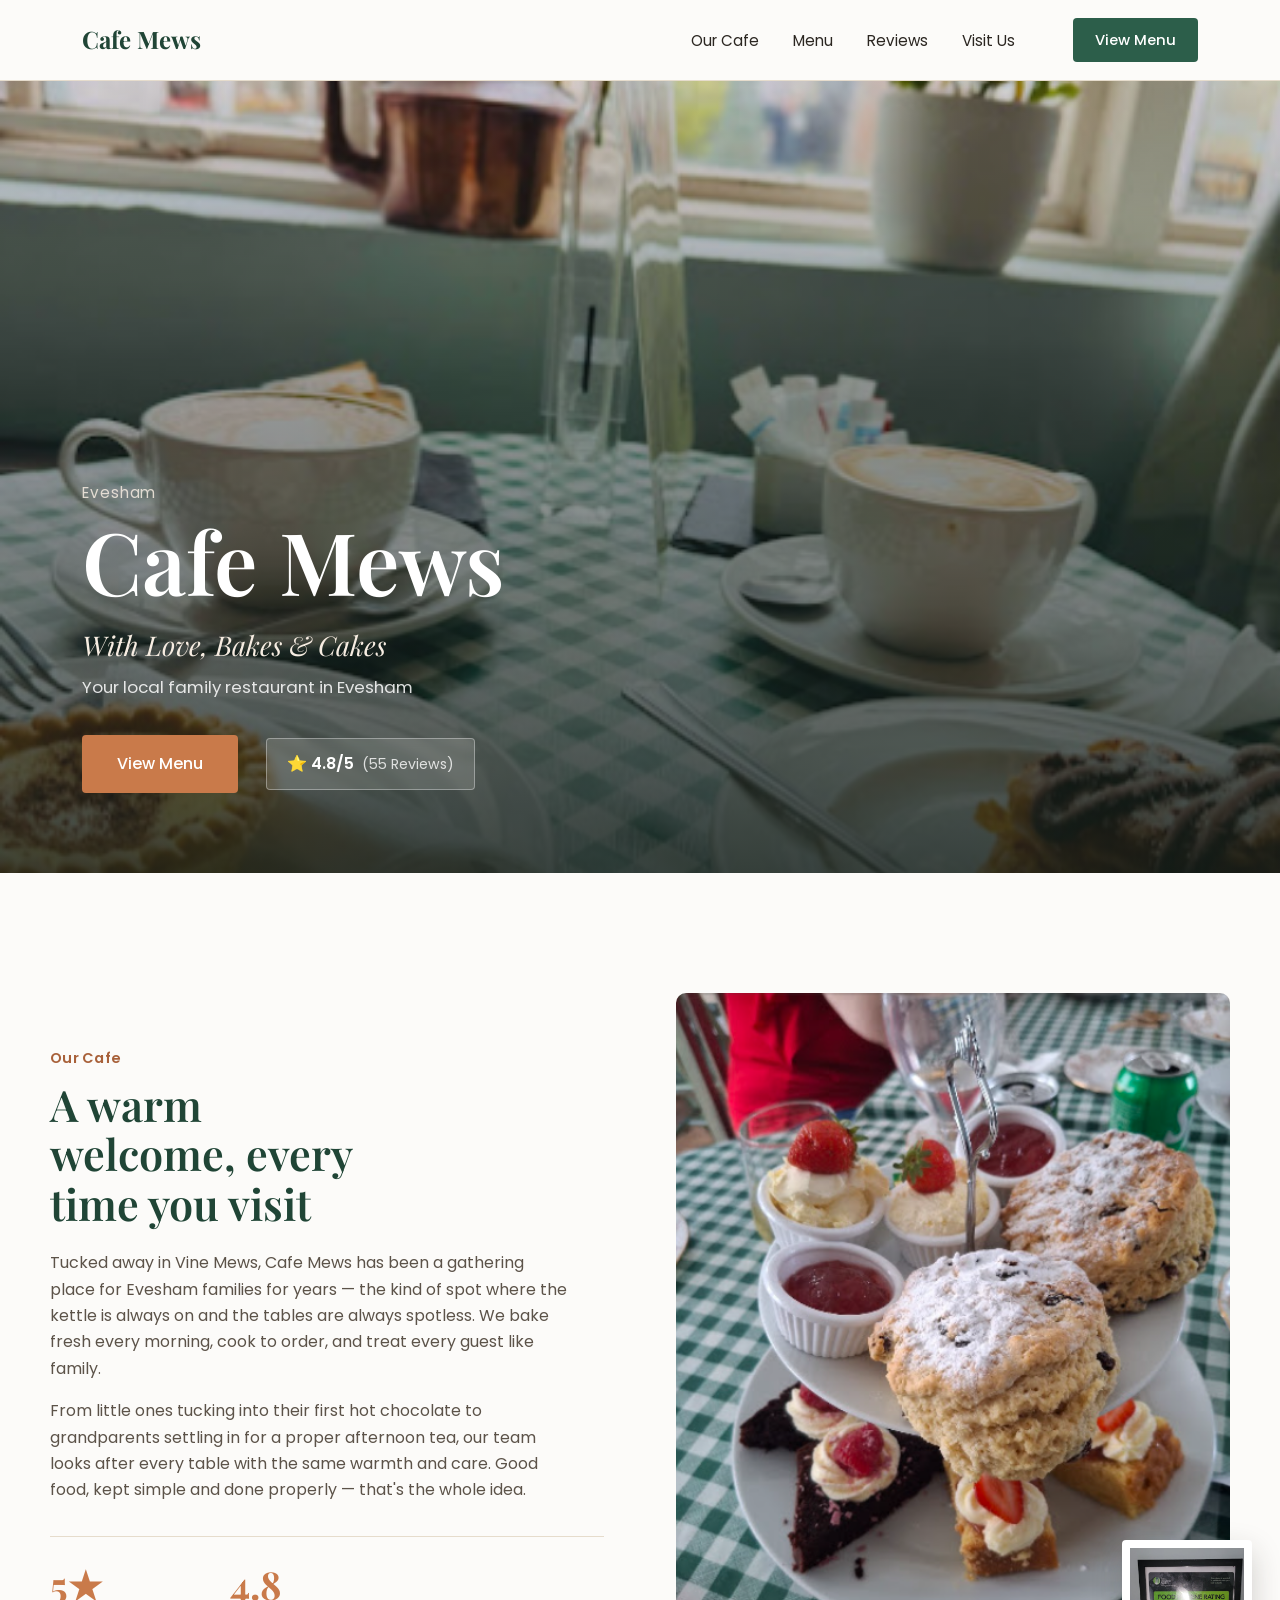
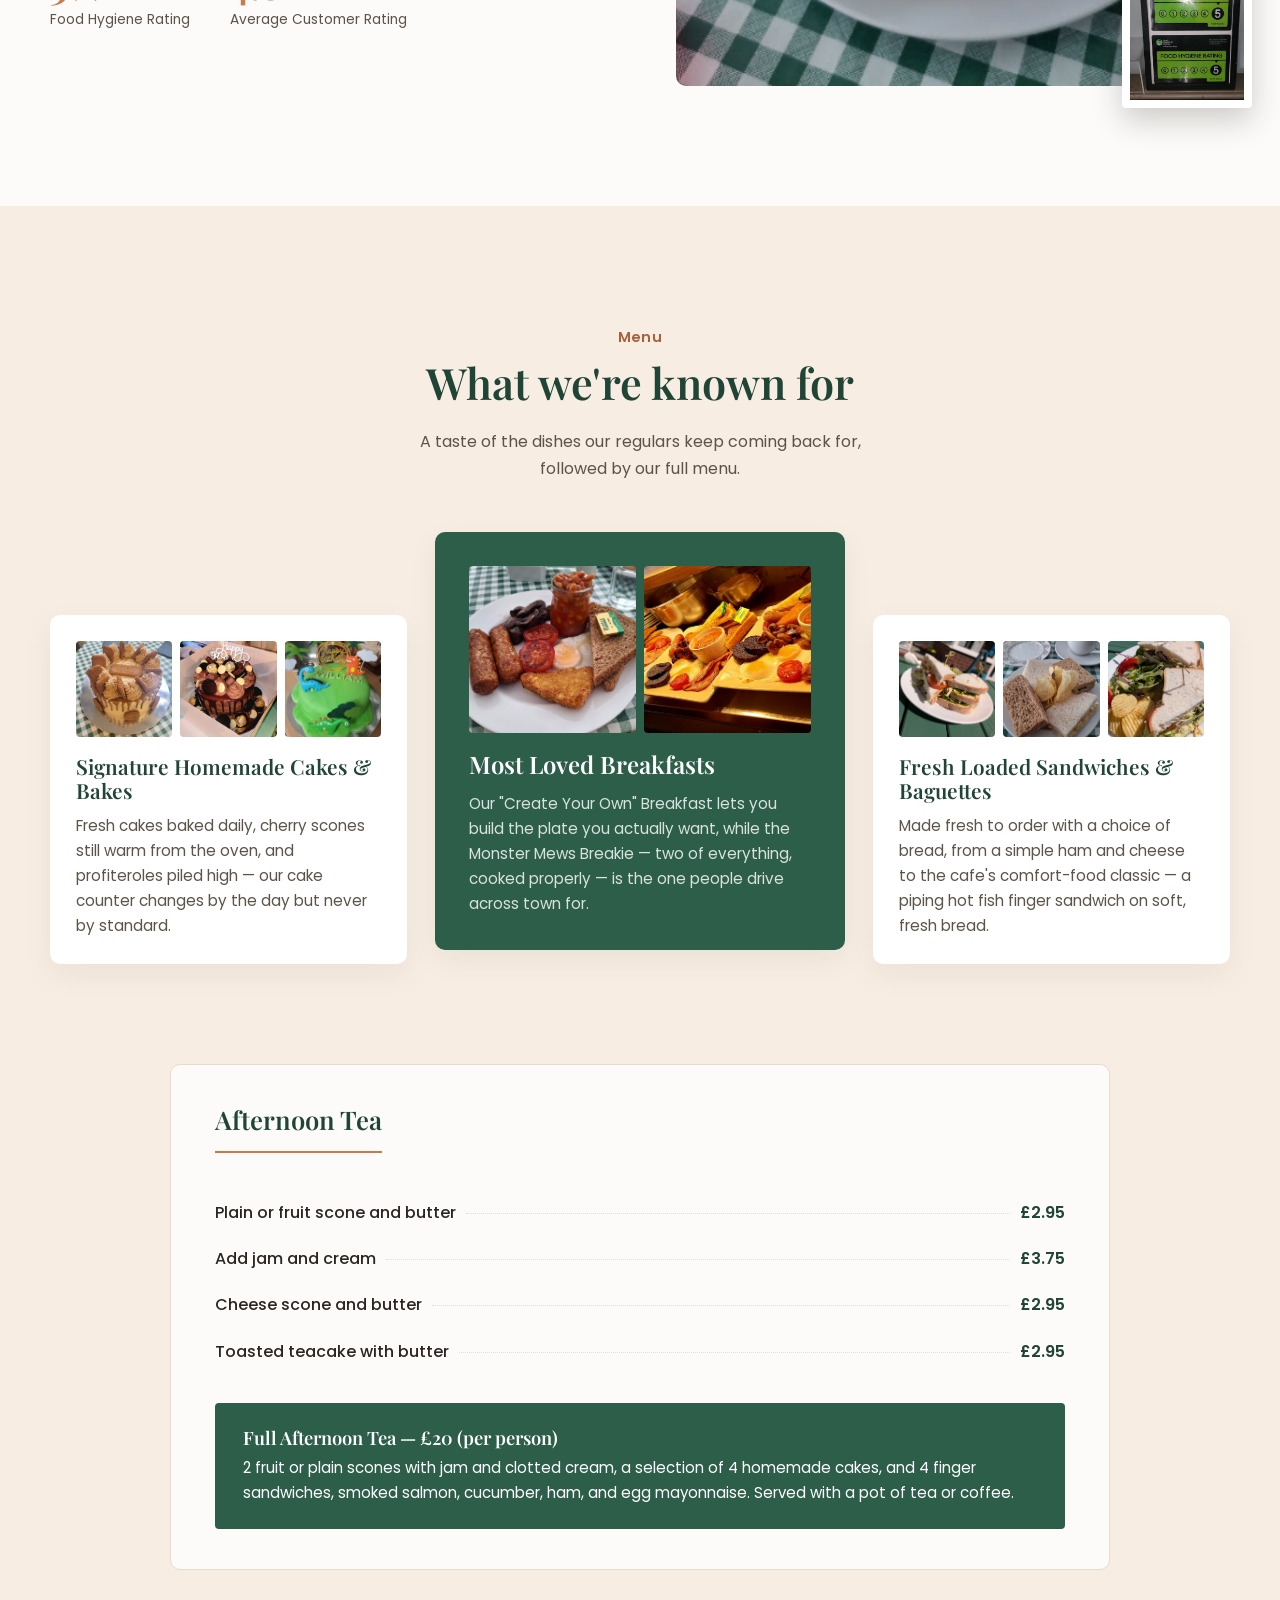
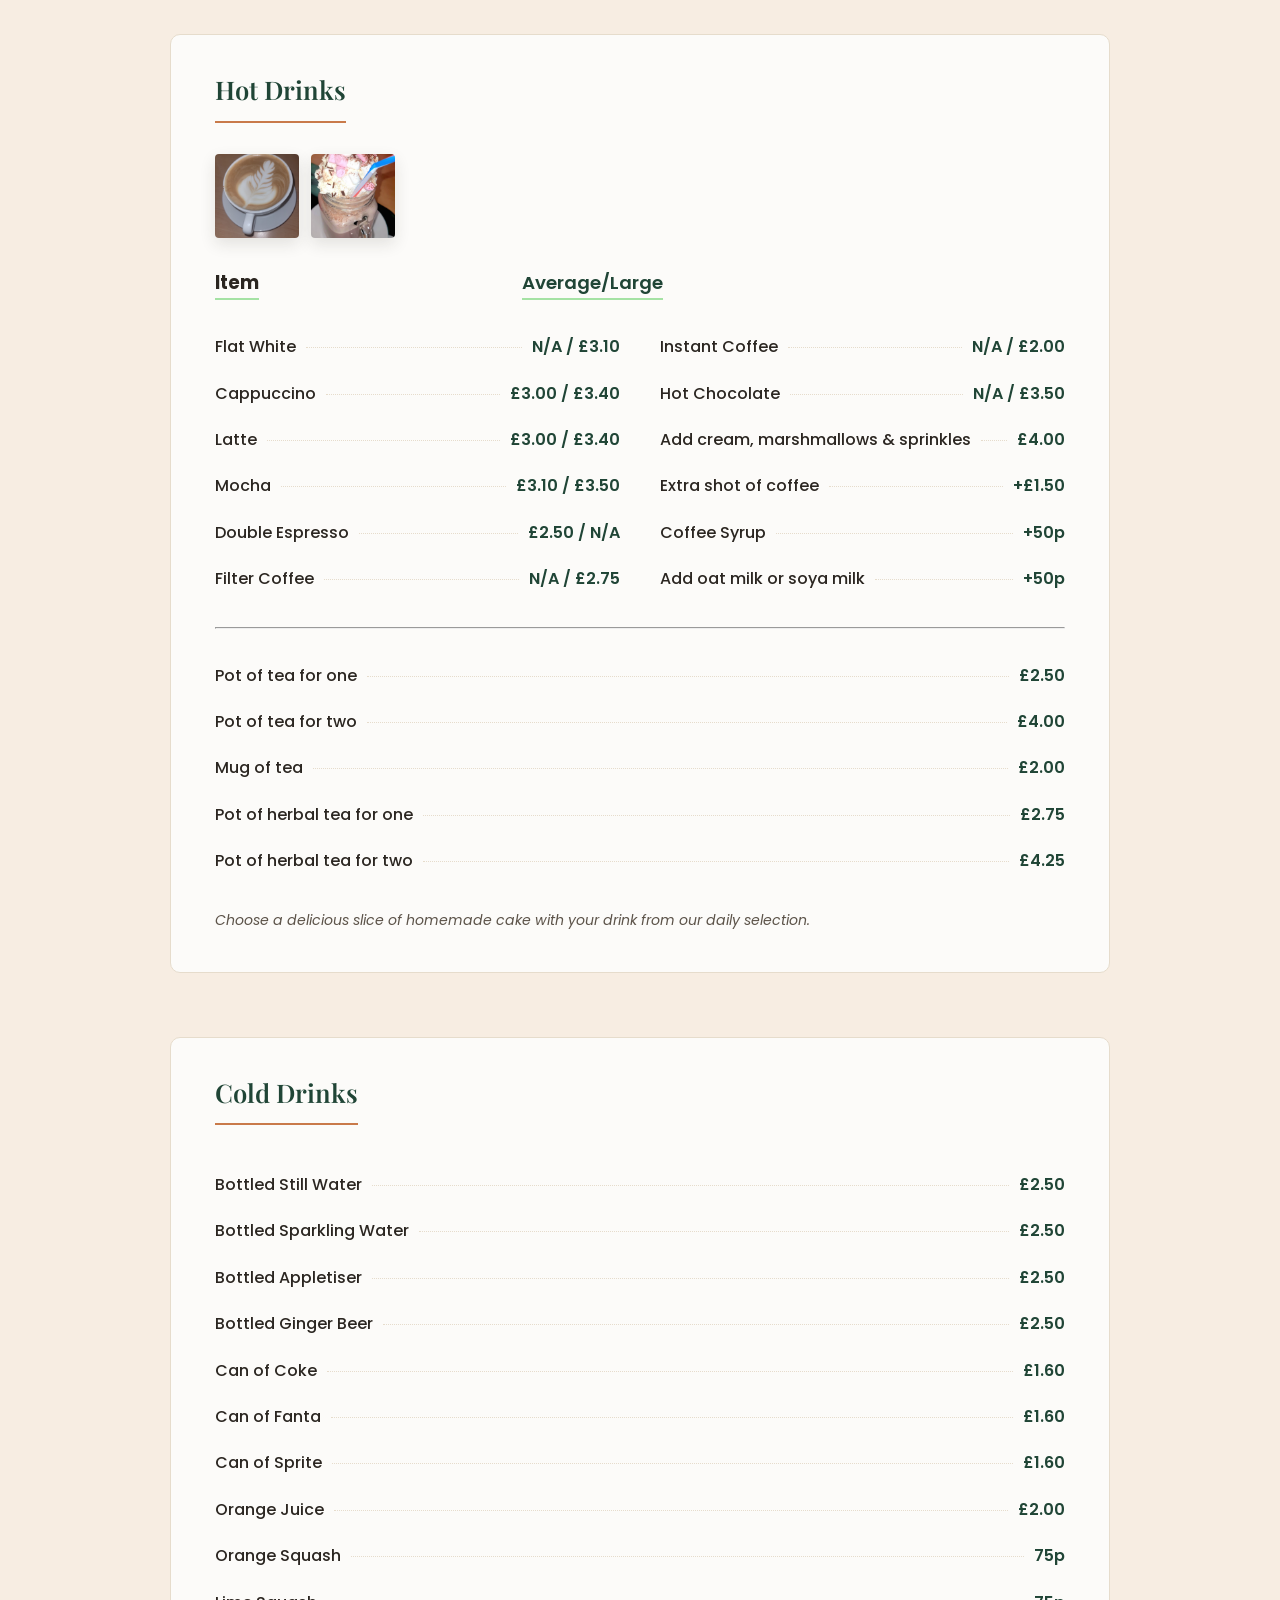
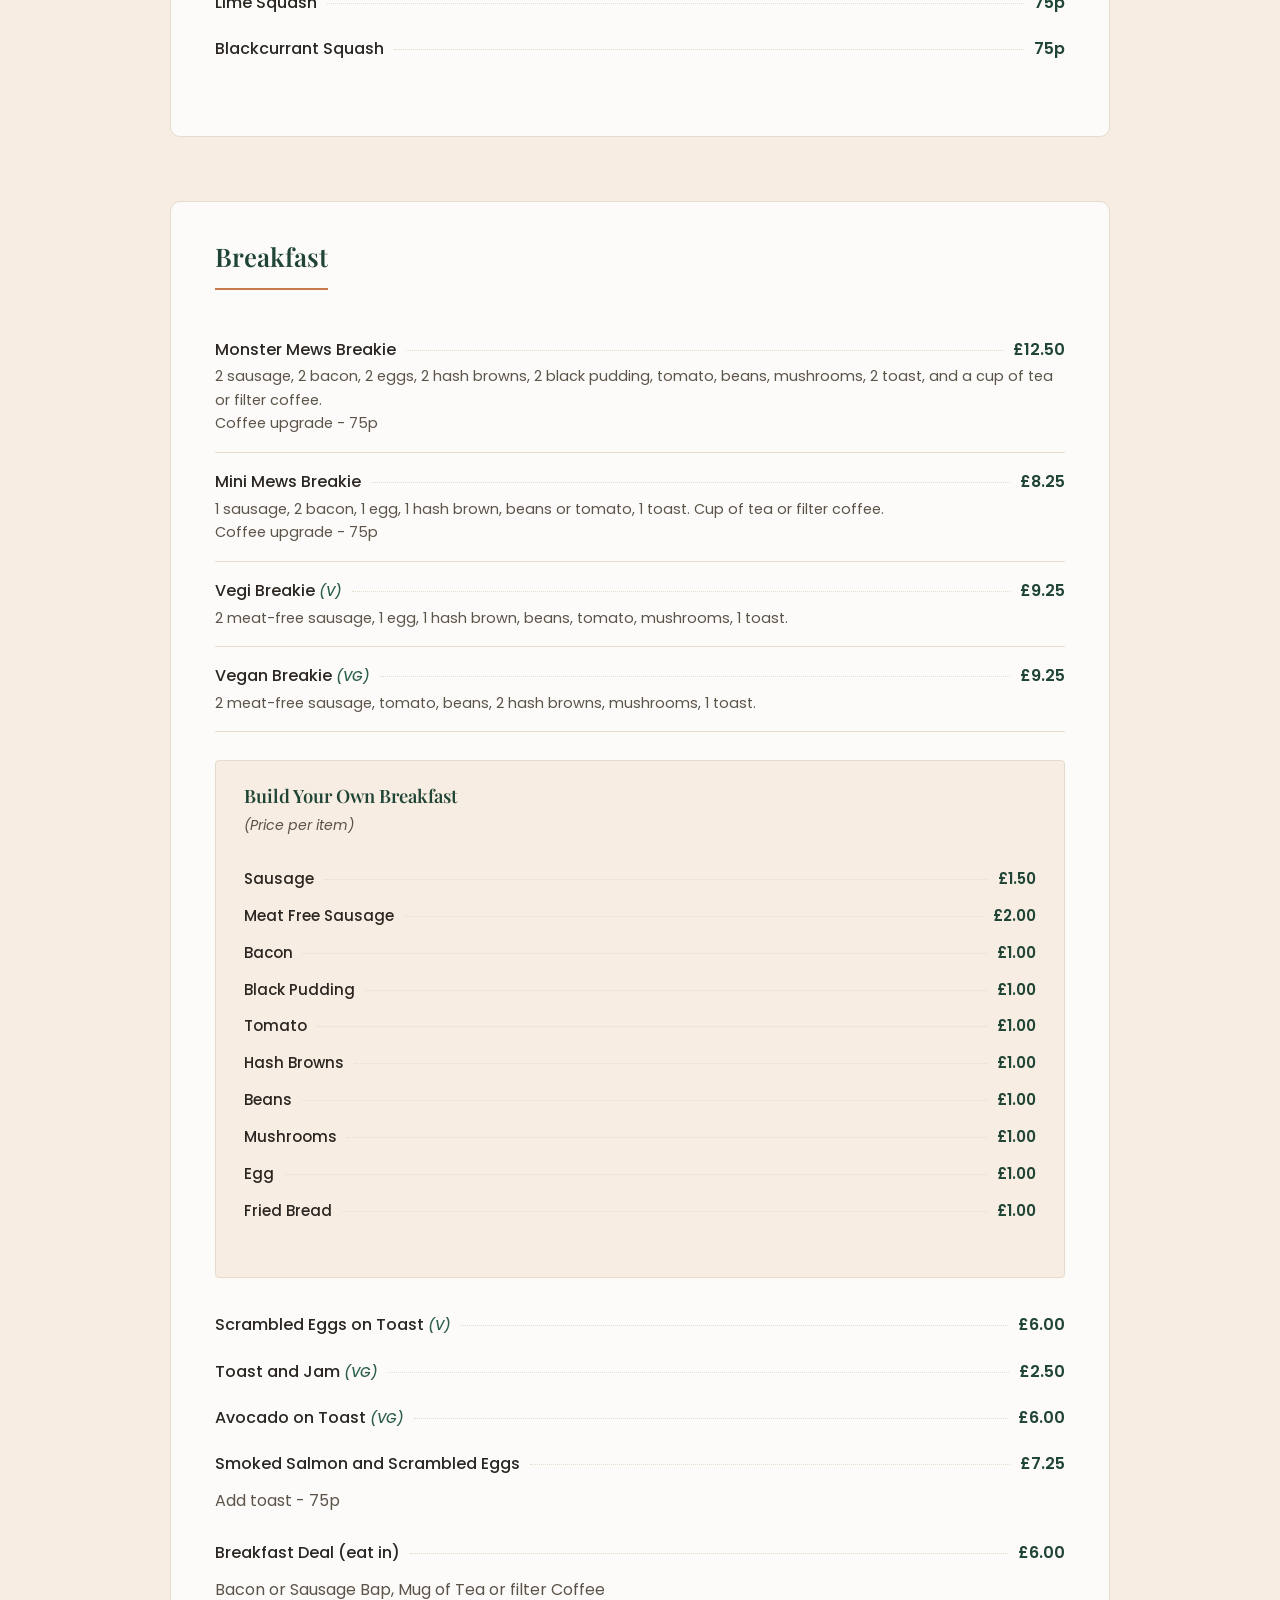
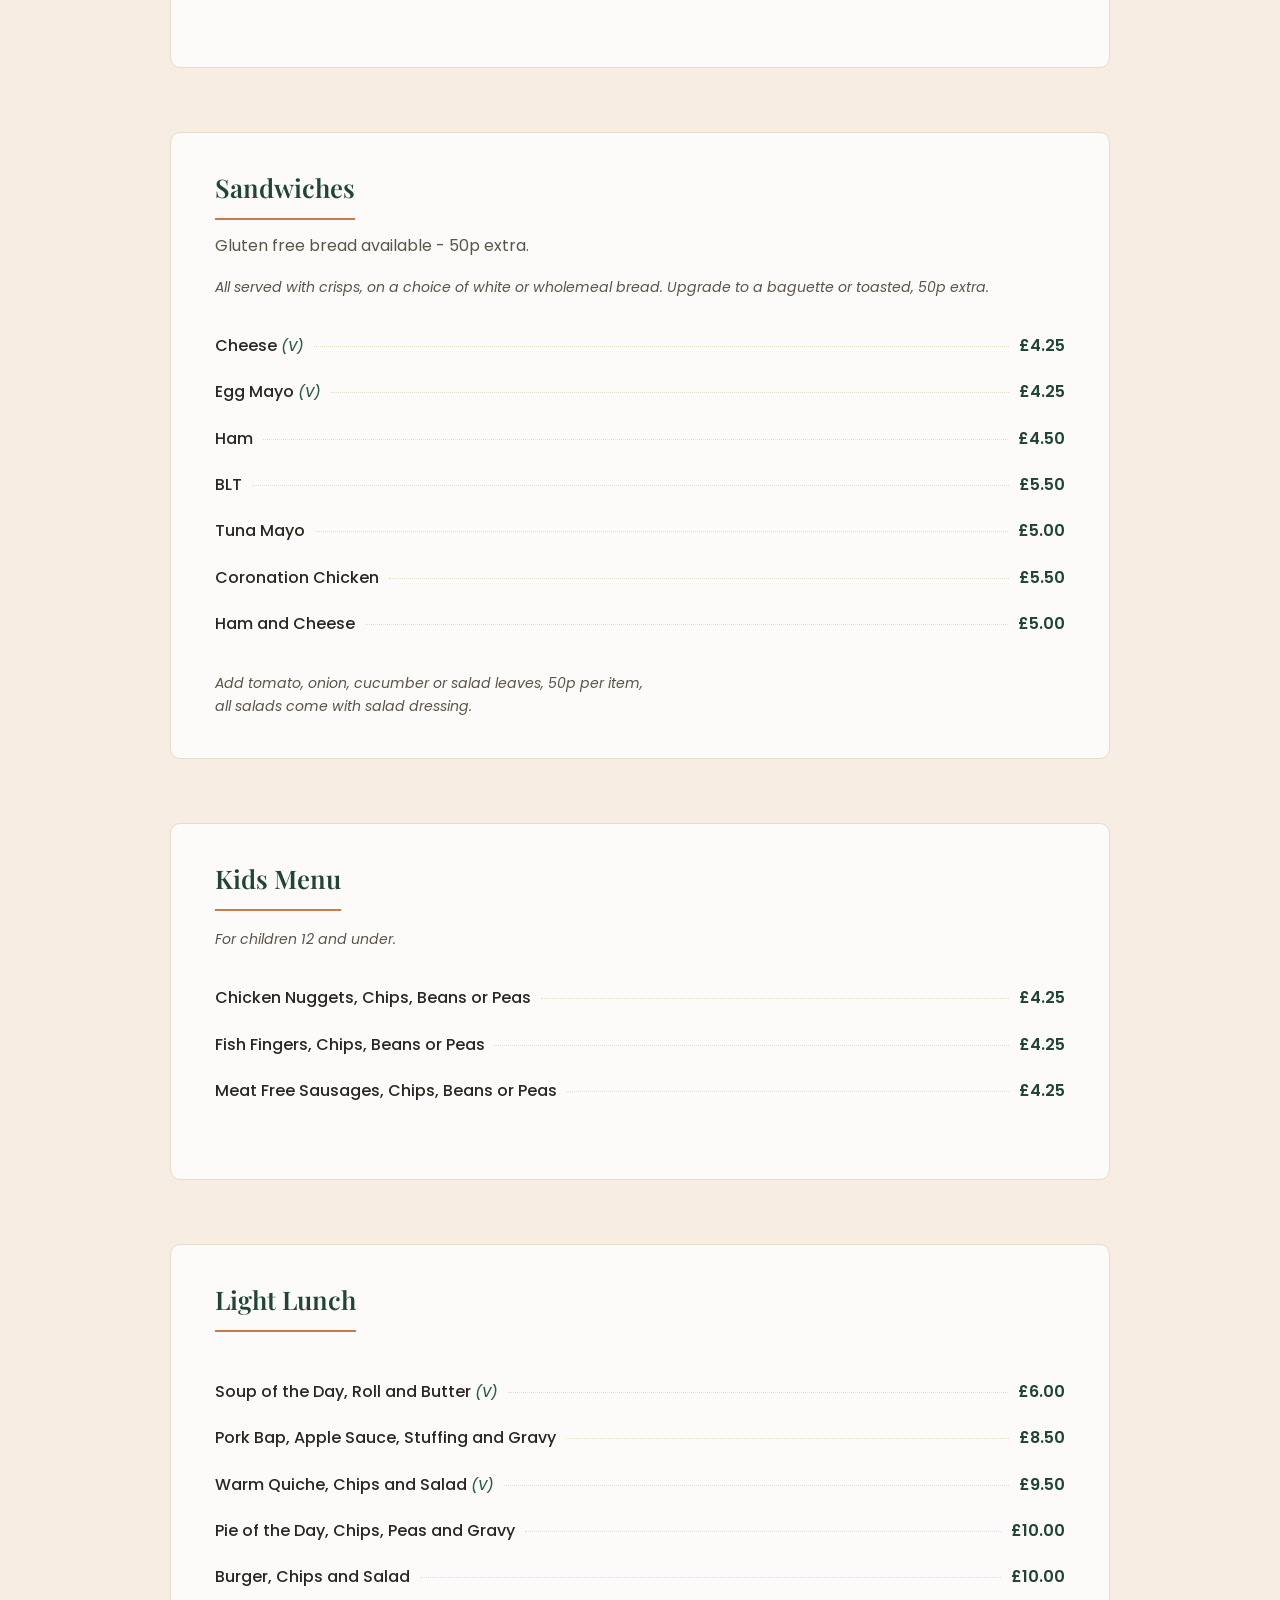
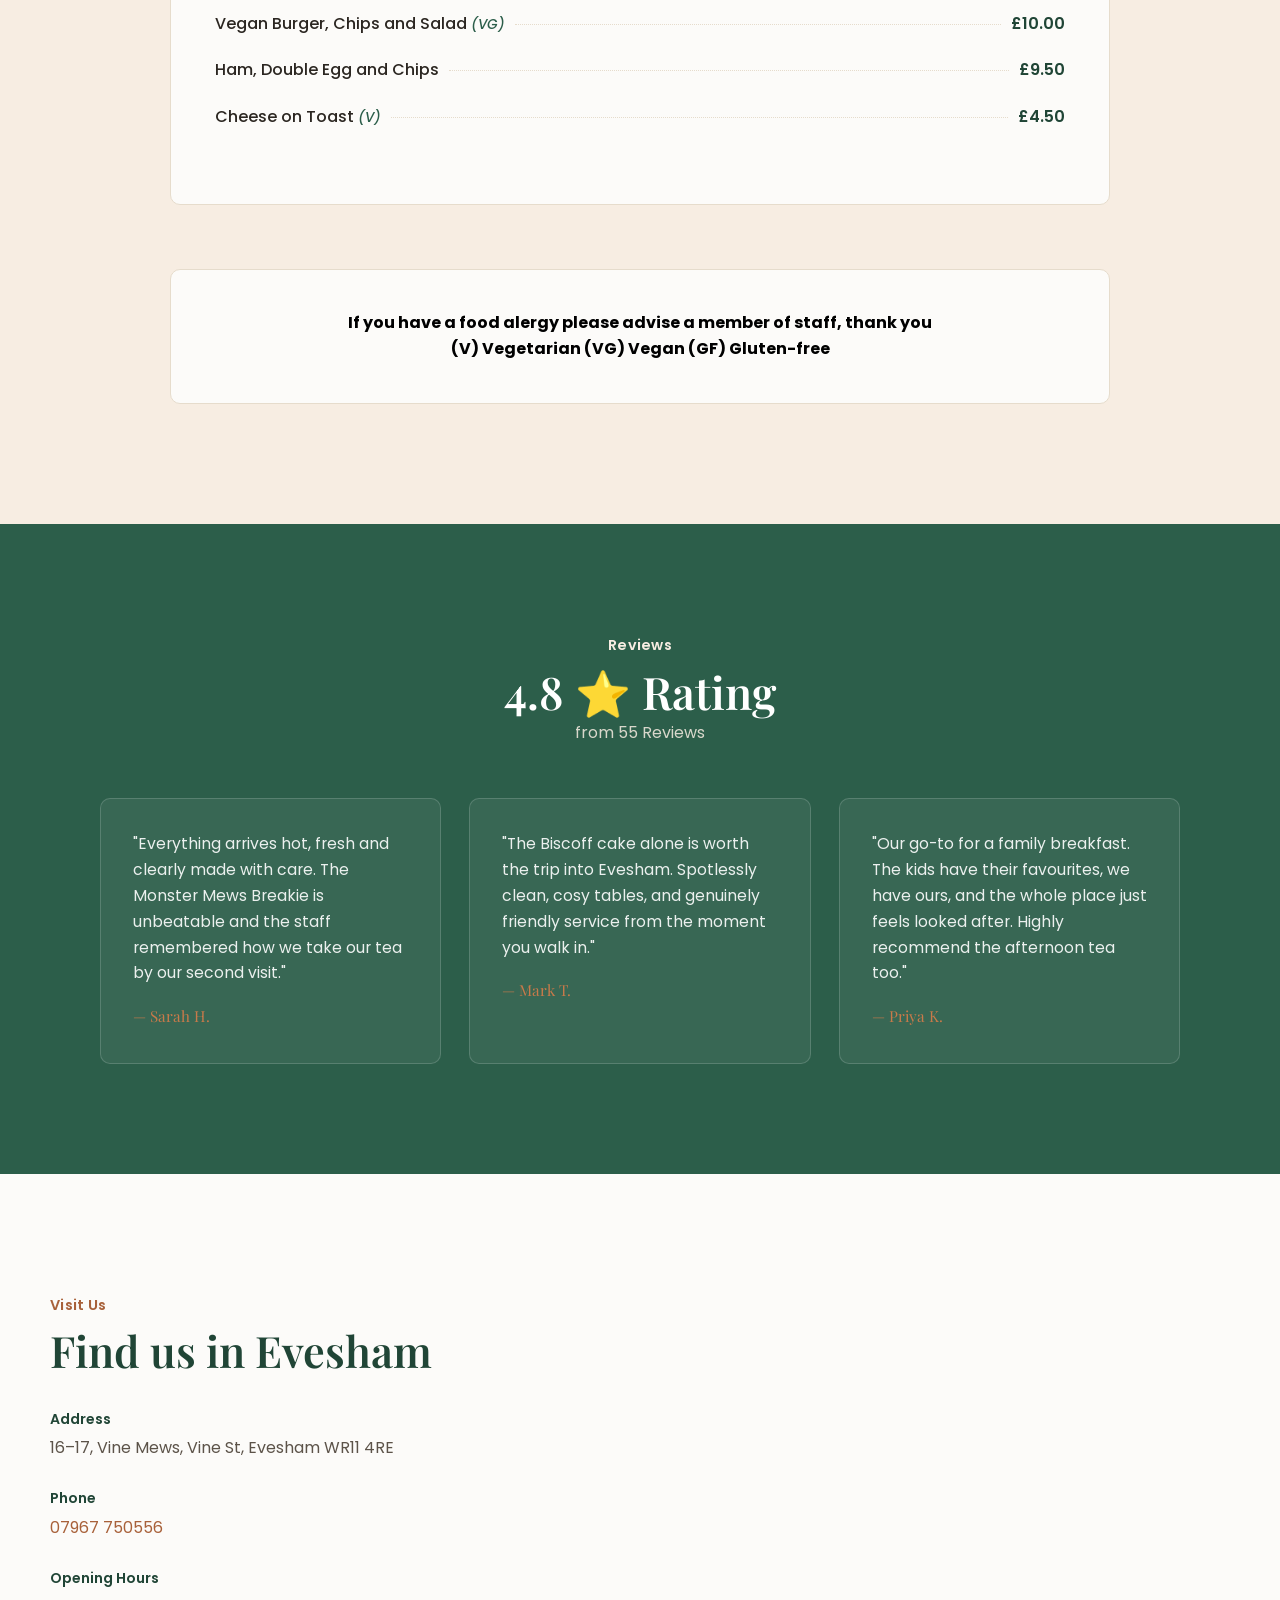
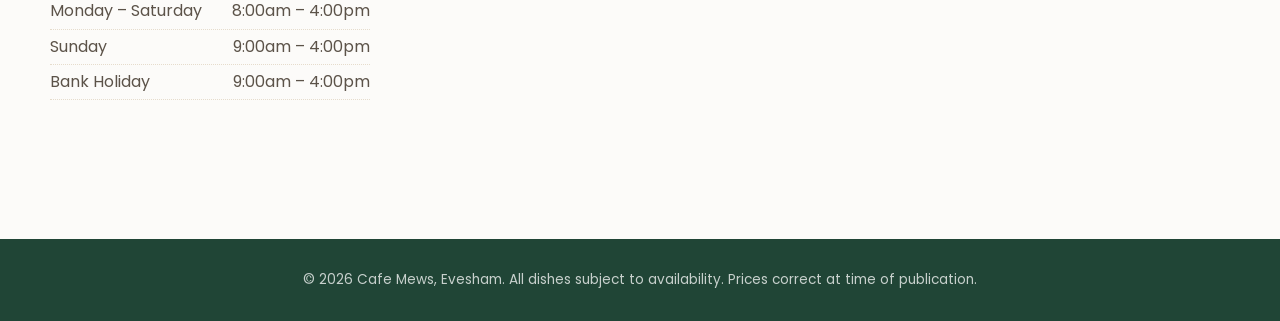
==== commit c7570f59: "Update index.html" ====
--- a/index.html
+++ b/index.html
@@ -8,7 +8,7 @@
     <link rel="preconnect" href="https://fonts.googleapis.com">
     <link rel="preconnect" href="https://fonts.gstatic.com" crossorigin>
     <link href="https://fonts.googleapis.com/css2?family=Playfair+Display:ital,wght@0,500;0,600;0,700;1,500&family=Poppins:wght@300;400;500;600&display=swap" rel="stylesheet">
-    <link rel="stylesheet" href="css/style.css">
+    <link rel="stylesheet" href="style.css">
     </head>
     <body>
         <a class="skip-link" href="#main">Skip to content</a>
@@ -356,4 +356,4 @@
         });
         </script>
     </body>
-    </html>+    </html>
--- a/style.css
+++ b/style.css
@@ -0,0 +1,740 @@
+/* =========================================================
+   Cafe Mews — Design Tokens
+========================================================= */
+:root {
+  --forest: #2c5e4a;
+  --forest-dark: #204536;
+  --forest-light: #3f7a61;
+  --terracotta: #c97a4a;
+  --terracotta-dark: #a8613a;
+  --cream: #fcfbf9;
+  --cream-warm: #f7ede2;
+  --ink: #2b2621;
+  --ink-soft: #5c5349;
+  --line: #e6dccc;
+
+  --font-display: 'Playfair Display', Georgia, serif;
+  --font-body: 'Poppins', -apple-system, BlinkMacSystemFont, sans-serif;
+
+  --radius-s: 4px;
+  --radius-m: 10px;
+  --ease: cubic-bezier(0.4, 0, 0.2, 1);
+}
+
+* { box-sizing: border-box; }
+html { scroll-behavior: smooth; }
+
+body {
+  margin: 0;
+  font-family: var(--font-body);
+  font-weight: 400;
+  color: var(--ink);
+  background: var(--cream);
+  line-height: 1.65;
+  -webkit-font-smoothing: antialiased;
+}
+
+img { max-width: 100%; display: block; }
+
+h1, h2, h3, h4 {
+  font-family: var(--font-display);
+  font-weight: 600;
+  color: var(--forest-dark);
+  margin: 0 0 0.5em;
+  line-height: 1.15;
+}
+
+p { margin: 0 0 1em; color: var(--ink-soft); }
+
+a { color: inherit; text-decoration: none; }
+
+.skip-link {
+  position: absolute;
+  left: -999px;
+  top: 0;
+  background: var(--forest);
+  color: #fff;
+  padding: 12px 18px;
+  z-index: 1000;
+}
+.skip-link:focus { left: 12px; top: 12px; }
+
+:focus-visible {
+  outline: 2px solid var(--terracotta);
+  outline-offset: 3px;
+}
+
+.section-label {
+  font-family: var(--font-body);
+  font-size: 0.9rem;
+  letter-spacing: 0.02em;
+  color: var(--terracotta-dark);
+  font-weight: 600;
+  margin: 0 0 0.6em;
+}
+.section-label--light { color: var(--cream-warm); }
+
+/* =========================================================
+   Buttons
+========================================================= */
+.btn {
+  display: inline-flex;
+  align-items: center;
+  justify-content: center;
+  padding: 15px 34px;
+  border-radius: var(--radius-s);
+  font-family: var(--font-body);
+  font-weight: 500;
+  font-size: 1rem;
+  border: 1px solid transparent;
+  cursor: pointer;
+  transition: transform 0.25s var(--ease), box-shadow 0.25s var(--ease), background-color 0.25s var(--ease);
+}
+.btn-primary {
+  background: var(--terracotta);
+  color: #fff;
+}
+.btn-primary:hover {
+  background: var(--terracotta-dark);
+  transform: translateY(-2px);
+  box-shadow: 0 10px 24px rgba(169, 97, 58, 0.28);
+}
+.btn-secondary {
+  background: var(--forest);
+  color: #fff;
+  width: 100%;
+}
+.btn-secondary:hover {
+  background: var(--forest-dark);
+  transform: translateY(-2px);
+  box-shadow: 0 10px 24px rgba(32, 69, 54, 0.28);
+}
+
+/* =========================================================
+   Header
+========================================================= */
+.site-header {
+  position: sticky;
+  top: 0;
+  z-index: 100;
+  background: rgba(252, 251, 249, 0.92);
+  backdrop-filter: saturate(160%) blur(8px);
+  border-bottom: 1px solid var(--line);
+}
+.header-inner {
+  max-width: 1180px;
+  margin: 0 auto;
+  padding: 18px 32px;
+  display: flex;
+  align-items: center;
+  justify-content: space-between;
+  gap: 24px;
+}
+.brand {
+  font-family: var(--font-display);
+  font-size: 1.5rem;
+  font-weight: 700;
+  color: var(--forest-dark);
+}
+.main-nav {
+  display: flex;
+  gap: 34px;
+  margin-left: auto;
+  margin-right: 34px;
+}
+.main-nav a {
+  font-size: 0.95rem;
+  color: var(--ink);
+  position: relative;
+  padding: 4px 0;
+  transition: color 0.2s var(--ease);
+}
+.main-nav a::after {
+  content: '';
+  position: absolute;
+  left: 0; right: 0; bottom: -2px;
+  height: 2px;
+  background: var(--terracotta);
+  transform: scaleX(0);
+  transform-origin: left;
+  transition: transform 0.25s var(--ease);
+}
+.main-nav a:hover { color: var(--forest-dark); }
+.main-nav a:hover::after { transform: scaleX(1); }
+
+.nav-cta {
+  background: var(--forest);
+  color: #fff;
+  padding: 10px 22px;
+  border-radius: var(--radius-s);
+  font-size: 0.92rem;
+  font-weight: 500;
+  transition: background-color 0.25s var(--ease), transform 0.25s var(--ease);
+  white-space: nowrap;
+}
+.nav-cta:hover { background: var(--forest-dark); transform: translateY(-1px); }
+
+.nav-toggle {
+  display: none;
+  flex-direction: column;
+  justify-content: center;
+  gap: 5px;
+  width: 38px;
+  height: 38px;
+  background: none;
+  border: none;
+  cursor: pointer;
+  padding: 0;
+}
+.nav-toggle span {
+  display: block;
+  height: 2px;
+  background: var(--forest-dark);
+  border-radius: 2px;
+  transition: transform 0.25s var(--ease), opacity 0.25s var(--ease);
+}
+.nav-toggle.is-open span:nth-child(1) { transform: translateY(7px) rotate(45deg); }
+.nav-toggle.is-open span:nth-child(2) { opacity: 0; }
+.nav-toggle.is-open span:nth-child(3) { transform: translateY(-7px) rotate(-45deg); }
+
+.mobile-nav {
+  display: none;
+  flex-direction: column;
+  padding: 8px 32px 20px;
+  max-height: 0;
+  overflow: hidden;
+  transition: max-height 0.3s var(--ease);
+}
+.mobile-nav a {
+  padding: 12px 0;
+  border-bottom: 1px solid var(--line);
+  font-size: 1rem;
+}
+.mobile-nav.is-open { max-height: 320px; }
+
+/* =========================================================
+   Hero
+========================================================= */
+.hero {
+  position: relative;
+  min-height: 88vh;
+  display: flex;
+  align-items: flex-end;
+  overflow: hidden;
+}
+.hero-media {
+  position: absolute;
+  inset: 0;
+}
+.hero-media img {
+  width: 100%;
+  height: 100%;
+  object-fit: cover;
+}
+.hero-media-overlay {
+  position: absolute;
+  inset: 0;
+  background: linear-gradient(180deg, rgba(32,45,38,0.15) 0%, rgba(24,38,31,0.55) 65%, rgba(20,32,26,0.82) 100%);
+}
+.hero-content {
+  position: relative;
+  z-index: 2;
+  color: #fff;
+  max-width: 1180px;
+  margin: 0 auto;
+  width: 100%;
+  padding: 0 32px 80px;
+}
+.hero-kicker {
+  font-family: var(--font-body);
+  letter-spacing: 0.06em;
+  color: var(--cream-warm);
+  opacity: 0.85;
+  margin-bottom: 6px;
+  font-size: 0.95rem;
+}
+.hero-content h1 {
+  color: #fff;
+  font-size: clamp(3rem, 7vw, 5.4rem);
+  margin-bottom: 0.15em;
+}
+.hero-tagline {
+  font-family: var(--font-display);
+  font-style: italic;
+  font-size: clamp(1.3rem, 2.4vw, 1.7rem);
+  color: var(--cream-warm);
+  margin-bottom: 0.2em;
+}
+.hero-subtagline {
+  font-size: 1.05rem;
+  color: rgba(255,255,255,0.85);
+  margin-bottom: 2em;
+}
+.hero-actions {
+  display: flex;
+  align-items: center;
+  gap: 28px;
+  flex-wrap: wrap;
+}
+.rating-badge {
+  background: rgba(252,251,249,0.14);
+  border: 1px solid rgba(255,255,255,0.35);
+  border-radius: var(--radius-s);
+  padding: 12px 20px;
+  display: flex;
+  align-items: baseline;
+  gap: 8px;
+  backdrop-filter: blur(4px);
+}
+.rating-stars { font-weight: 600; }
+.rating-count { font-size: 0.88rem; color: rgba(255,255,255,0.8); }
+
+/* =========================================================
+   About
+========================================================= */
+.about {
+  padding: 120px 32px;
+  background: var(--cream);
+}
+.about-inner {
+  max-width: 1180px;
+  margin: 0 auto;
+  display: grid;
+  grid-template-columns: 1fr 1fr;
+  gap: 72px;
+  align-items: center;
+}
+.about-text h2 { font-size: clamp(2rem, 3.4vw, 2.7rem); max-width: 12ch; }
+.about-text p { max-width: 52ch; }
+.about-badges {
+  display: flex;
+  gap: 40px;
+  margin-top: 32px;
+  padding-top: 28px;
+  border-top: 1px solid var(--line);
+}
+.about-badge-item { display: flex; flex-direction: column; }
+.badge-figure {
+  font-family: var(--font-display);
+  font-size: 2.4rem;
+  font-weight: 700;
+  color: var(--terracotta);
+  line-height: 1;
+}
+.badge-caption {
+  font-size: 0.86rem;
+  color: var(--ink-soft);
+  margin-top: 6px;
+}
+.about-media {
+  position: relative;
+}
+.about-media-main {
+  width: 100%;
+  aspect-ratio: 4/5;
+  object-fit: cover;
+  border-radius: var(--radius-m);
+}
+.about-media-badge {
+  position: absolute;
+  width: 130px;
+  height: 168px;
+  object-fit: cover;
+  background: #fff;
+  border-radius: var(--radius-s);
+  padding: 8px;
+  right: -22px;
+  bottom: -22px;
+  box-shadow: 0 12px 30px rgba(43, 38, 33, 0.22);
+}
+
+/* =========================================================
+   Menu
+========================================================= */
+.menu {
+  padding: 120px 32px;
+  background: var(--cream-warm);
+}
+.menu-intro {
+  max-width: 640px;
+  margin: 0 auto 64px;
+  text-align: center;
+}
+.menu-intro h2 { font-size: clamp(2rem, 3.4vw, 2.7rem); }
+.menu-intro-copy { max-width: 46ch; margin: 0 auto; }
+
+.favourites {
+  max-width: 1180px;
+  margin: 0 auto 100px;
+  display: grid;
+  grid-template-columns: 1fr 1.15fr 1fr;
+  gap: 28px;
+  align-items: end;
+}
+.fav-card {
+  background: #fff;
+  border-radius: var(--radius-m);
+  padding: 26px;
+  box-shadow: 0 10px 30px rgba(43, 38, 33, 0.06);
+  transition: transform 0.3s var(--ease), box-shadow 0.3s var(--ease);
+}
+.fav-card:hover {
+  transform: translateY(-6px);
+  box-shadow: 0 20px 40px rgba(43, 38, 33, 0.1);
+}
+.fav-card--featured {
+  padding: 34px;
+  background: var(--forest);
+  transform: translateY(-14px);
+}
+.fav-card--featured:hover { transform: translateY(-20px); }
+.fav-card--featured h3,
+.fav-card--featured p { color: #fff; }
+.fav-card--featured p { color: rgba(255,255,255,0.82); }
+
+.fav-images {
+  display: grid;
+  grid-template-columns: repeat(3, 1fr);
+  gap: 8px;
+  margin-bottom: 18px;
+}
+.fav-card--featured .fav-images { grid-template-columns: repeat(2, 1fr); }
+.fav-images img {
+  width: 100%;
+  aspect-ratio: 1/1;
+  object-fit: cover;
+  border-radius: var(--radius-s);
+}
+.fav-card h3 { font-size: 1.3rem; }
+.fav-card--featured h3 { font-size: 1.5rem; }
+.fav-card p { font-size: 0.95rem; margin-bottom: 0; }
+
+.full-menu {
+  max-width: 940px;
+  margin: 0 auto;
+  display: grid;
+  gap: 64px;
+}
+.menu-category {
+  background: var(--cream);
+  border: 1px solid var(--line);
+  border-radius: var(--radius-m);
+  padding: 40px 44px;
+}
+
+.menu-category h3 {
+  font-size: 1.6rem;
+  padding-bottom: 16px;
+  border-bottom: 2px solid var(--terracotta);
+  display: inline-block;
+}
+
+.menu-category-media {
+  display: flex;
+  gap: 12px;
+  margin: 18px 0 4px;
+}
+.menu-category-media img {
+  width: 84px;
+  height: 84px;
+  object-fit: cover;
+  border-radius: var(--radius-s);
+  box-shadow: 0 6px 16px rgba(43, 38, 33, 0.12);
+  transition: transform 0.3s var(--ease);
+}
+.menu-category-media img:hover { transform: translateY(-3px); }
+
+.menu-list {
+  list-style: none;
+  margin: 24px 0;
+  padding: 0;
+}
+.menu-list li {
+  display: flex;
+  align-items: baseline;
+  gap: 10px;
+  padding: 10px 0;
+}
+.menu-list--dual { columns: 2; column-gap: 40px; }
+.menu-list--dual li { break-inside: avoid; }
+.menu-list--compact li { padding: 6px 0; font-size: 0.94rem; }
+
+.item-name { font-weight: 500; color: var(--ink); white-space: nowrap; }
+.item-name em { font-style: italic; color: var(--forest); font-size: 0.85em; }
+.item-dots {
+  flex: 1;
+  border-bottom: 1px dotted var(--line);
+  height: 0;
+  transform: translateY(-4px);
+}
+.item-heading {
+    display: inline-block;
+    font-size: 115%;
+    border-bottom: 2px solid #a5e2a4;
+}
+.item-heading:first-of-type {
+    margin-right: 263px;
+}
+
+.placeholder {
+  color: var(--cream)
+}
+
+.item-price {
+  font-weight: 600;
+  color: var(--forest-dark);
+  white-space: nowrap;
+}
+.item-desc {
+  font-size: 0.9rem;
+  color: var(--ink-soft);
+  padding: 0 0 16px !important;
+  margin-top: -8px;
+  border-bottom: 1px solid var(--line);
+  margin-bottom: 6px;
+}
+.menu-note {
+  font-size: 0.88rem;
+  color: var(--ink-soft);
+  font-style: italic;
+  margin: 4px 0 0;
+}
+.menu-feature {
+  margin-top: 28px;
+  padding: 24px 28px;
+  background: var(--forest);
+  border-radius: var(--radius-s);
+}
+.menu-feature h4 {
+  color: #fff;
+  font-size: 1.15rem;
+  margin-bottom: 0.4em;
+}
+
+.extra-info {
+  color:black;
+  text-align: center;
+  font-weight: bold;
+  margin: 0px;
+}
+.full-afternoon-foods {
+  color: white;
+  margin: 0;
+  font-size: 0.94rem;
+}
+.menu-feature--muted {
+  background: var(--cream-warm);
+  border: 1px solid var(--line);
+}
+.menu-feature--muted h4 { color: var(--forest-dark); }
+.menu-feature--muted .menu-note { margin-bottom: 4px; }
+
+/* =========================================================
+   Reviews
+========================================================= */
+.reviews {
+  background: var(--forest);
+  padding: 110px 32px;
+}
+.reviews-inner {
+  max-width: 1080px;
+  margin: 0 auto;
+  text-align: center;
+}
+.reviews h2 {
+  color: #fff;
+  font-size: clamp(2rem, 3.6vw, 2.8rem);
+}
+.reviews-count {
+  display: block;
+  font-family: var(--font-body);
+  font-size: 1rem;
+  font-weight: 400;
+  color: var(--cream-warm);
+  opacity: 0.85;
+  margin-top: 6px;
+}
+.review-cards {
+  margin-top: 56px;
+  display: grid;
+  grid-template-columns: repeat(3, 1fr);
+  gap: 28px;
+  text-align: left;
+}
+.review-card {
+  margin: 0;
+  background: rgba(252,251,249,0.06);
+  border: 1px solid rgba(255,255,255,0.16);
+  border-radius: var(--radius-m);
+  padding: 32px;
+  transition: transform 0.3s var(--ease), background-color 0.3s var(--ease);
+}
+.review-card:hover {
+  transform: translateY(-6px);
+  background: rgba(252,251,249,0.1);
+}
+.review-card p {
+  color: rgba(255,255,255,0.9);
+  font-size: 0.98rem;
+  margin-bottom: 18px;
+}
+.review-card cite {
+  font-style: normal;
+  font-family: var(--font-display);
+  color: var(--terracotta);
+  font-size: 0.95rem;
+}
+
+/* =========================================================
+   Contact
+========================================================= */
+.contact {
+  padding: 120px 32px;
+  background: var(--cream);
+}
+.contact-inner {
+  max-width: 1180px;
+  margin: 0 auto;
+  display: grid;
+  grid-template-columns: 1fr 1fr;
+  gap: 72px;
+}
+.contact-details h2 { font-size: clamp(2rem, 3.4vw, 2.7rem); }
+.contact-list {
+  margin: 32px 0 0;
+  display: grid;
+  gap: 26px;
+}
+.contact-list dt {
+  font-weight: 600;
+  color: var(--forest-dark);
+  font-size: 0.88rem;
+  margin-bottom: 4px;
+}
+.contact-list dd { margin: 0; color: var(--ink-soft); }
+.contact-list a { color: var(--terracotta-dark); transition: color 0.2s var(--ease); }
+.contact-list a:hover { color: var(--terracotta); }
+.hours-row {
+  display: flex;
+  justify-content: space-between;
+  max-width: 320px;
+  padding: 4px 0;
+  border-bottom: 1px dotted var(--line);
+}
+
+.map {
+    height: 400px;
+    margin-top: 25px;
+    border-radius: 16px;
+    transition: transform 0.4s;
+}
+
+.map:hover {
+    transform: scale(1.02);
+}
+
+.map iframe {
+    width: 100%;
+    height: 100%;
+    border: none;
+}
+.contact-form h3 {
+  font-size: 1.4rem;
+  margin-bottom: 0.8em;
+}
+.contact-form label {
+  display: block;
+  font-size: 0.86rem;
+  font-weight: 500;
+  color: var(--ink);
+  margin: 16px 0 6px;
+}
+.contact-form label:first-of-type { margin-top: 0; }
+.contact-form input,
+.contact-form textarea {
+  width: 100%;
+  padding: 12px 14px;
+  border: 1px solid var(--line);
+  border-radius: var(--radius-s);
+  background: #fff;
+  font-family: var(--font-body);
+  font-size: 0.95rem;
+  color: var(--ink);
+  transition: border-color 0.2s var(--ease), box-shadow 0.2s var(--ease);
+  resize: vertical;
+}
+.contact-form input:focus,
+.contact-form textarea:focus {
+  border-color: var(--forest);
+  box-shadow: 0 0 0 3px rgba(44, 94, 74, 0.12);
+  outline: none;
+}
+.contact-form .btn { margin-top: 22px; }
+
+/* =========================================================
+   Footer
+========================================================= */
+.site-footer {
+  background: var(--forest-dark);
+  color: rgba(255,255,255,0.75);
+  text-align: center;
+  padding: 30px 32px;
+  font-size: 0.85rem;
+}
+.site-footer p { margin: 0; color: rgba(255,255,255,0.75); }
+
+/* =========================================================
+   Responsive
+========================================================= */
+@media (max-width: 960px) {
+  .about-inner,
+  .contact-inner {
+    grid-template-columns: 1fr;
+    gap: 48px;
+  }
+  .about-media { order: -1; }
+  .favourites {
+    grid-template-columns: 1fr;
+    gap: 24px;
+  }
+  .fav-card--featured { transform: none; order: -1; }
+  .fav-card--featured:hover { transform: translateY(-6px); }
+  .review-cards { grid-template-columns: 1fr; }
+  .menu-list--dual { columns: 1; }
+}
+
+@media (max-width: 760px) {
+  .main-nav, .nav-cta { display: none; }
+  .nav-toggle { display: flex; }
+  .mobile-nav { display: flex; }
+  .header-inner { padding: 16px 20px; }
+
+  .hero { min-height: 78vh; }
+  .hero-content { padding: 0 20px 56px; }
+  .hero-actions { gap: 18px; }
+
+  .about, .menu, .contact { padding: 80px 20px; }
+  .menu-category { padding: 28px 24px; }
+
+  .reviews { padding: 80px 20px; }
+  .review-cards { margin-top: 40px; }
+
+  .about-media-badge {
+    width: 92px;
+    height: 92px;
+    right: -12px;
+    bottom: -12px;
+  }
+
+  .contact-form { padding: 28px; }
+}
+
+@media (max-width: 480px) {
+  .item-name { white-space: normal; }
+  .fav-images { grid-template-columns: repeat(3, 1fr); }
+  .fav-card--featured .fav-images { grid-template-columns: repeat(2, 1fr); }
+}
+
+@media (prefers-reduced-motion: reduce) {
+  * { transition: none !important; scroll-behavior: auto !important; }
+}
